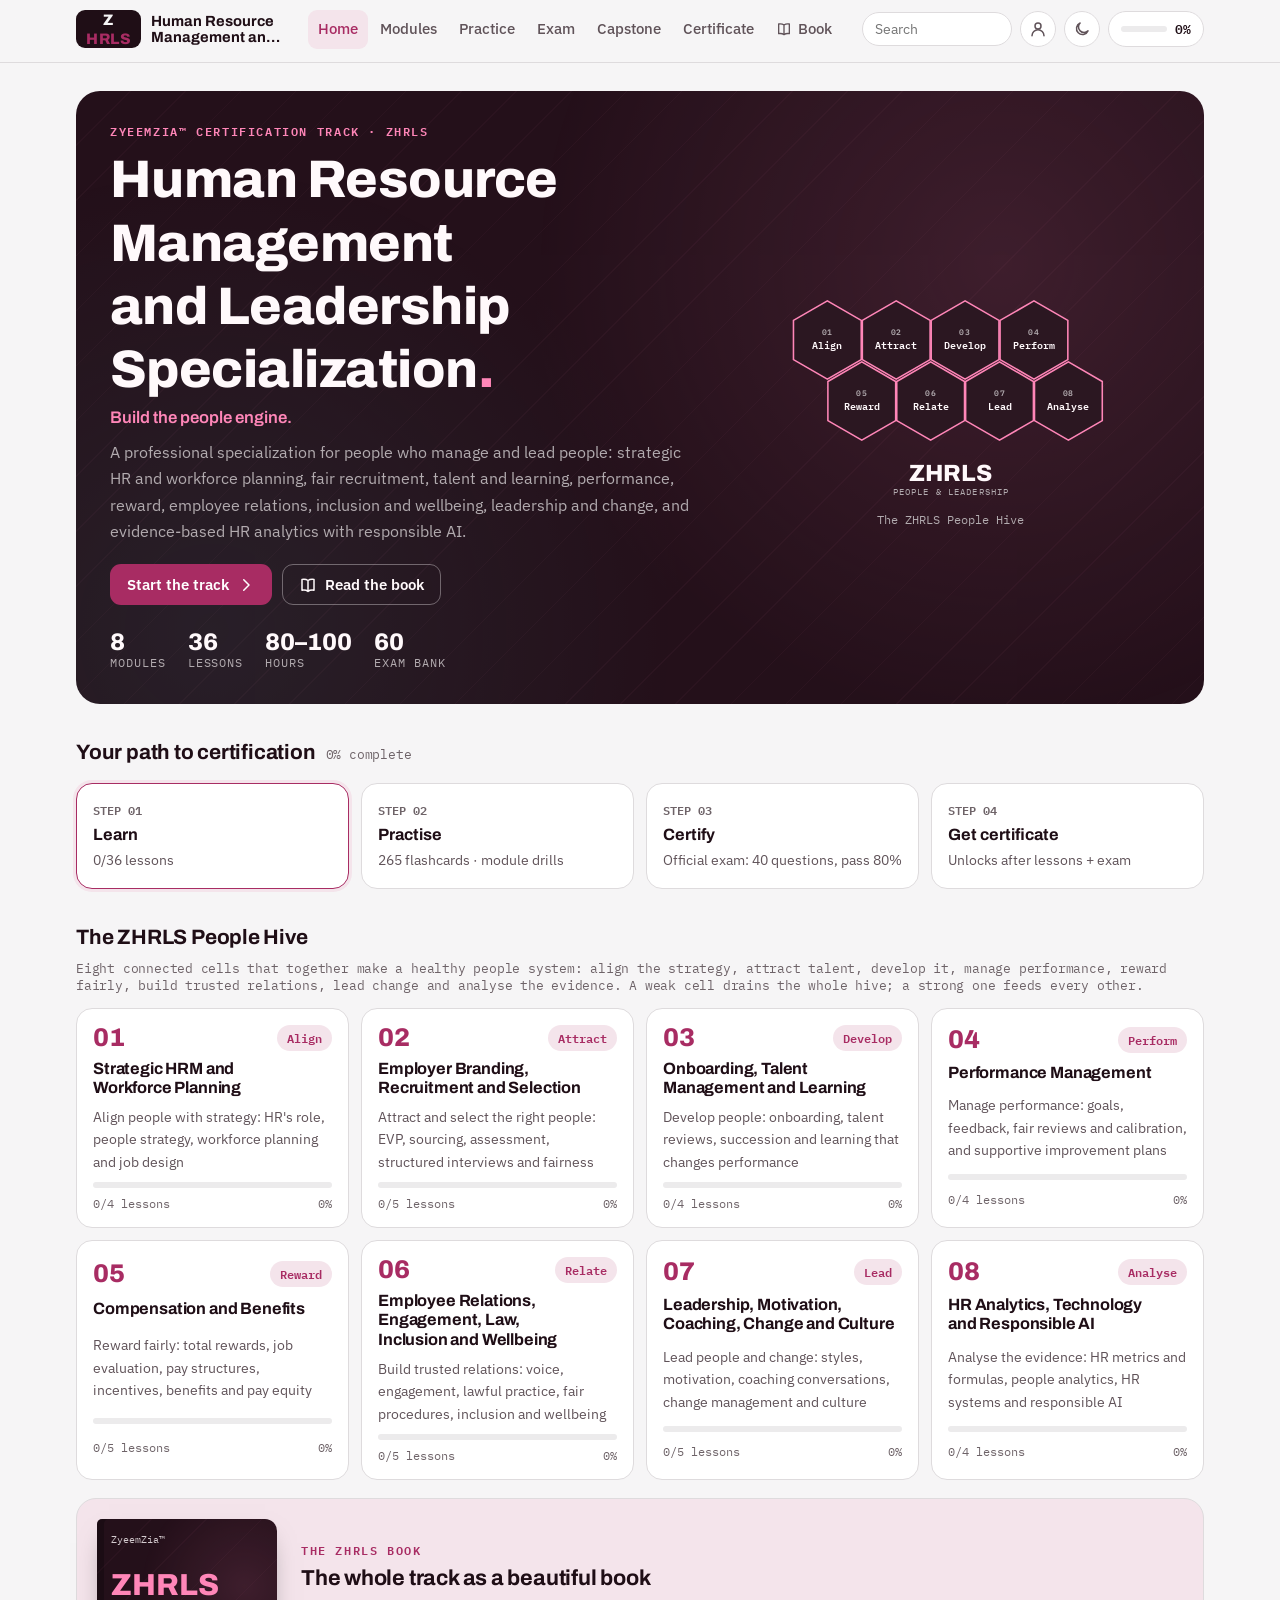
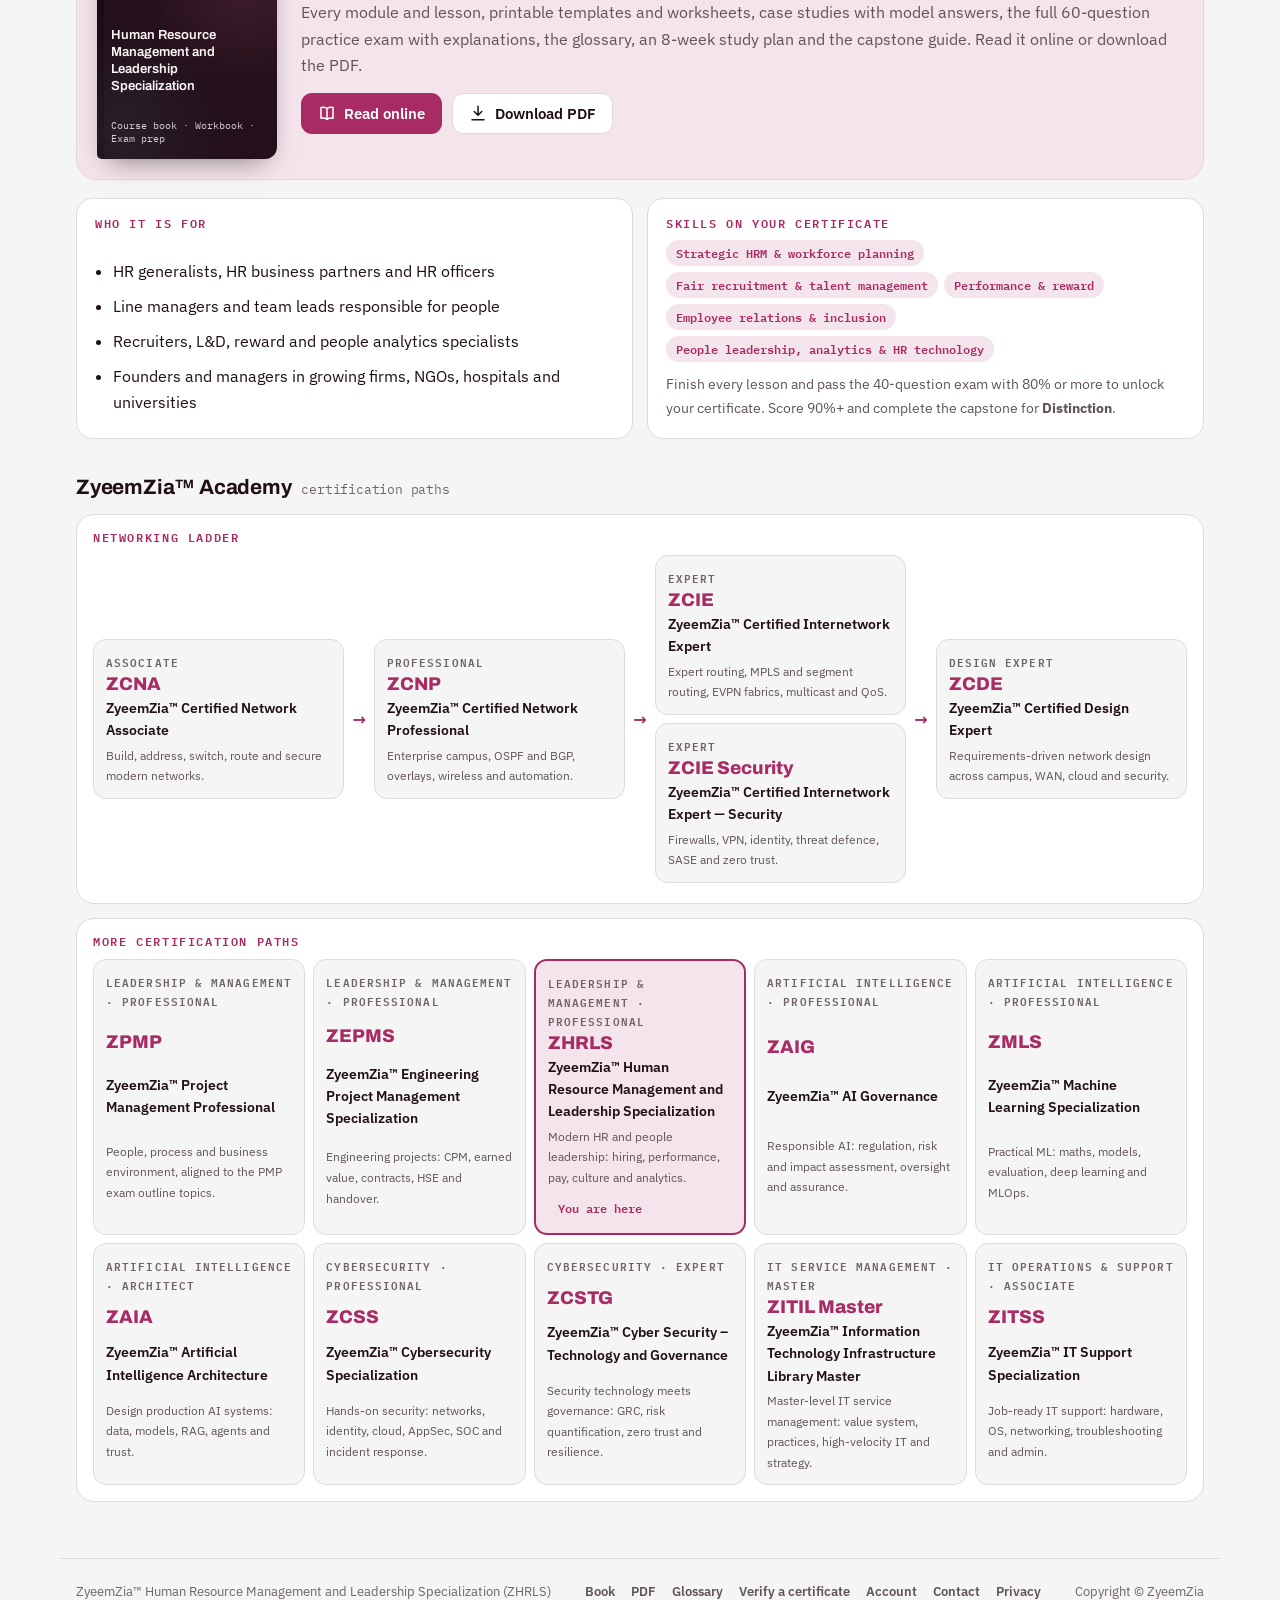
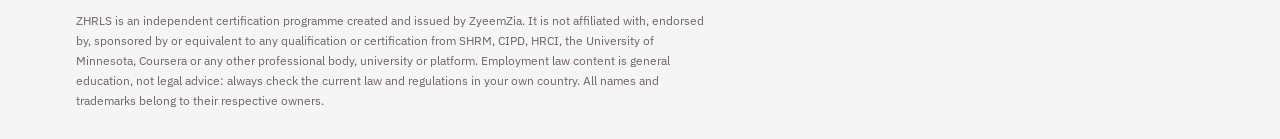
==== index.html @ 4079ab29 "2026 content refresh: diagrams in lessons and book, key takeaways, faster pages Up-to-date content a" ====
<!doctype html>
<html lang="en">
<head>
<meta charset="utf-8">
<meta name="viewport" content="width=device-width, initial-scale=1, viewport-fit=cover">
<title>ZyeemZia™ Human Resource Management and Leadership Specialization (ZHRLS)</title>
<meta name="description" content="ZyeemZia™ Human Resource Management and Leadership Specialization (ZHRLS): modern HR and people leadership: workforce planning, hiring, performance, pay, learning, employee relations, culture, change and HR analytics. Free online course, smart book and certificate. Independent programme.">
<meta name="author" content="ZyeemZia">
<meta name="theme-color" content="#24101a">
<link rel="icon" href="favicon.svg" type="image/svg+xml">
<link rel="canonical" href="https://zhrls.zyeemzia.com/">
<meta property="og:type" content="website">
<meta property="og:site_name" content="ZyeemZia™ Certification Tracks">
<meta property="og:title" content="ZyeemZia™ Human Resource Management and Leadership Specialization (ZHRLS)">
<meta property="og:description" content="ZyeemZia™ Human Resource Management and Leadership Specialization (ZHRLS): modern HR and people leadership: workforce planning, hiring, performance, pay, learning, employee relations, culture, change and HR analytics. Free online course, smart book and certificate. Independent programme.">
<meta property="og:url" content="https://zhrls.zyeemzia.com/">
<meta property="og:image" content="https://zhrls.zyeemzia.com/og-image.png">
<meta property="og:image:width" content="1200">
<meta property="og:image:height" content="630">
<meta name="twitter:card" content="summary_large_image">
<meta name="twitter:image" content="https://zhrls.zyeemzia.com/og-image.png">
<script>try{var z=JSON.parse(localStorage.getItem("zhrls.v1")||"{}").theme;if(z==="dark"||z==="light")document.documentElement.setAttribute("data-theme",z)}catch(e){}</script>
<link rel="stylesheet" href="fonts.css?v=66d4b9ed12">
<link rel="stylesheet" href="theme.css?v=5982e4b921">
<link rel="preload" href="fonts/IBMPlexSans-400-latin-a68a20.woff2" as="font" type="font/woff2" crossorigin>
<link rel="preload" href="fonts/Archivo-600-latin-79dc5e.woff2" as="font" type="font/woff2" crossorigin>
<link rel="stylesheet" href="app.css?v=385b0e401c">
</head>
<body>
<header class="topbar">
  <div class="topbar-in">
    <a class="brand" href="#home" aria-label="ZHRLS home"><span class="brand-mark">Z<i>HRLS</i></span><span class="brand-text"><b>Human Resource Management and Leadership Specialization</b><small>ZyeemZia™ Certification Track</small></span></a>
    <nav class="mainnav" id="mainnav" aria-label="Main"></nav>
    <div class="top-tools">
      <form class="search" id="searchForm" role="search"><input id="searchInput" type="search" placeholder="Search" aria-label="Search lessons and terms"></form>
      <a class="icon-btn search-icon" href="#search/" aria-label="Search"><svg viewBox="0 0 24 24" fill="none" stroke="currentColor" stroke-width="2" stroke-linecap="round" aria-hidden="true"><circle cx="11" cy="11" r="7"/><path d="M20 20l-4-4"/></svg></a>
      <a class="icon-btn" id="acctBtn" href="#account" aria-label="Sign in"></a>
      <button class="icon-btn" id="themeBtn" type="button" aria-label="Toggle dark mode"></button>
      <a class="prog-chip" id="progChip" href="#settings" aria-label="Your progress"></a>
    </div>
  </div>
  <div class="read-bar" id="readBar"></div>
</header>
<main id="view" class="view" tabindex="-1"><div class="boot" aria-label="Loading the course"><i></i><i></i><i></i></div></main>
<footer class="site-foot">
  <div class="row"><span>ZyeemZia™ Human Resource Management and Leadership Specialization (ZHRLS)</span><span style="display:flex;gap:16px;flex-wrap:wrap"><a href="book.html" target="_blank" rel="noopener">Book</a><a href="ZHRLS-Book.pdf" download>PDF</a><a href="#glossary">Glossary</a><a href="#verify/">Verify a certificate</a><a href="#account">Account</a><a href="#contact">Contact</a><a href="privacy.html">Privacy</a></span><span>Copyright © ZyeemZia</span></div>
  <p class="disc" id="disc"></p>
</footer>
<nav class="tabbar" id="tabbar" aria-label="Main mobile"></nav>
<div class="toast" id="toast" role="status" aria-live="polite" hidden></div>
<script defer src="core.js?v=756f940ff2"></script>
<script defer src="figures.js?v=d0575e00c2"></script>
<script defer src="family.js?v=7f5398b318"></script>
<script defer src="data/track.js?v=6f02403f7b"></script>
<script defer src="data/m1-4.js?v=06226faad4"></script>
<script defer src="data/m5-8.js?v=5d90f8e257"></script>
<script defer src="app.js?v=317a90ee0c"></script>
</body>
</html>
---- fonts.css ----
/* Bundled Google Fonts (SIL Open Font License) for offline use and PDF printing */
@font-face {
  font-family: 'Archivo';
  font-style: normal;
  font-weight: 600;
  font-stretch: 100%;
  font-display: swap;
  src: url(fonts/Archivo-600-latin-ext-20ba07.woff2) format('woff2');
  unicode-range: U+0100-02BA, U+02BD-02C5, U+02C7-02CC, U+02CE-02D7, U+02DD-02FF, U+0304, U+0308, U+0329, U+1D00-1DBF, U+1E00-1E9F, U+1EF2-1EFF, U+2020, U+20A0-20AB, U+20AD-20C4, U+2113, U+2C60-2C7F, U+A720-A7FF;
}
@font-face {
  font-family: 'Archivo';
  font-style: normal;
  font-weight: 600;
  font-stretch: 100%;
  font-display: swap;
  src: url(fonts/Archivo-600-latin-79dc5e.woff2) format('woff2');
  unicode-range: U+0000-00FF, U+0131, U+0152-0153, U+02BB-02BC, U+02C6, U+02DA, U+02DC, U+0304, U+0308, U+0329, U+2000-206F, U+20AC, U+2122, U+2191, U+2193, U+2212, U+2215, U+FEFF, U+FFFD;
}
@font-face {
  font-family: 'Archivo';
  font-style: normal;
  font-weight: 700;
  font-stretch: 100%;
  font-display: swap;
  src: url(fonts/Archivo-600-latin-ext-20ba07.woff2) format('woff2');
  unicode-range: U+0100-02BA, U+02BD-02C5, U+02C7-02CC, U+02CE-02D7, U+02DD-02FF, U+0304, U+0308, U+0329, U+1D00-1DBF, U+1E00-1E9F, U+1EF2-1EFF, U+2020, U+20A0-20AB, U+20AD-20C4, U+2113, U+2C60-2C7F, U+A720-A7FF;
}
@font-face {
  font-family: 'Archivo';
  font-style: normal;
  font-weight: 700;
  font-stretch: 100%;
  font-display: swap;
  src: url(fonts/Archivo-600-latin-79dc5e.woff2) format('woff2');
  unicode-range: U+0000-00FF, U+0131, U+0152-0153, U+02BB-02BC, U+02C6, U+02DA, U+02DC, U+0304, U+0308, U+0329, U+2000-206F, U+20AC, U+2122, U+2191, U+2193, U+2212, U+2215, U+FEFF, U+FFFD;
}
@font-face {
  font-family: 'Archivo';
  font-style: normal;
  font-weight: 800;
  font-stretch: 100%;
  font-display: swap;
  src: url(fonts/Archivo-600-latin-ext-20ba07.woff2) format('woff2');
  unicode-range: U+0100-02BA, U+02BD-02C5, U+02C7-02CC, U+02CE-02D7, U+02DD-02FF, U+0304, U+0308, U+0329, U+1D00-1DBF, U+1E00-1E9F, U+1EF2-1EFF, U+2020, U+20A0-20AB, U+20AD-20C4, U+2113, U+2C60-2C7F, U+A720-A7FF;
}
@font-face {
  font-family: 'Archivo';
  font-style: normal;
  font-weight: 800;
  font-stretch: 100%;
  font-display: swap;
  src: url(fonts/Archivo-600-latin-79dc5e.woff2) format('woff2');
  unicode-range: U+0000-00FF, U+0131, U+0152-0153, U+02BB-02BC, U+02C6, U+02DA, U+02DC, U+0304, U+0308, U+0329, U+2000-206F, U+20AC, U+2122, U+2191, U+2193, U+2212, U+2215, U+FEFF, U+FFFD;
}
@font-face {
  font-family: 'IBM Plex Mono';
  font-style: normal;
  font-weight: 400;
  font-display: swap;
  src: url(fonts/IBMPlexMono-400-latin-ext-7f25d9.woff2) format('woff2');
  unicode-range: U+0100-02BA, U+02BD-02C5, U+02C7-02CC, U+02CE-02D7, U+02DD-02FF, U+0304, U+0308, U+0329, U+1D00-1DBF, U+1E00-1E9F, U+1EF2-1EFF, U+2020, U+20A0-20AB, U+20AD-20C4, U+2113, U+2C60-2C7F, U+A720-A7FF;
}
@font-face {
  font-family: 'IBM Plex Mono';
  font-style: normal;
  font-weight: 400;
  font-display: swap;
  src: url(fonts/IBMPlexMono-400-latin-d196e8.woff2) format('woff2');
  unicode-range: U+0000-00FF, U+0131, U+0152-0153, U+02BB-02BC, U+02C6, U+02DA, U+02DC, U+0304, U+0308, U+0329, U+2000-206F, U+20AC, U+2122, U+2191, U+2193, U+2212, U+2215, U+FEFF, U+FFFD;
}
@font-face {
  font-family: 'IBM Plex Mono';
  font-style: normal;
  font-weight: 600;
  font-display: swap;
  src: url(fonts/IBMPlexMono-600-latin-ext-bf8910.woff2) format('woff2');
  unicode-range: U+0100-02BA, U+02BD-02C5, U+02C7-02CC, U+02CE-02D7, U+02DD-02FF, U+0304, U+0308, U+0329, U+1D00-1DBF, U+1E00-1E9F, U+1EF2-1EFF, U+2020, U+20A0-20AB, U+20AD-20C4, U+2113, U+2C60-2C7F, U+A720-A7FF;
}
@font-face {
  font-family: 'IBM Plex Mono';
  font-style: normal;
  font-weight: 600;
  font-display: swap;
  src: url(fonts/IBMPlexMono-600-latin-9b8270.woff2) format('woff2');
  unicode-range: U+0000-00FF, U+0131, U+0152-0153, U+02BB-02BC, U+02C6, U+02DA, U+02DC, U+0304, U+0308, U+0329, U+2000-206F, U+20AC, U+2122, U+2191, U+2193, U+2212, U+2215, U+FEFF, U+FFFD;
}
@font-face {
  font-family: 'IBM Plex Sans';
  font-style: italic;
  font-weight: 400;
  font-stretch: 100%;
  font-display: swap;
  src: url(fonts/IBMPlexSans-400i-latin-ext-77f5d9.woff2) format('woff2');
  unicode-range: U+0100-02BA, U+02BD-02C5, U+02C7-02CC, U+02CE-02D7, U+02DD-02FF, U+0304, U+0308, U+0329, U+1D00-1DBF, U+1E00-1E9F, U+1EF2-1EFF, U+2020, U+20A0-20AB, U+20AD-20C4, U+2113, U+2C60-2C7F, U+A720-A7FF;
}
@font-face {
  font-family: 'IBM Plex Sans';
  font-style: italic;
  font-weight: 400;
  font-stretch: 100%;
  font-display: swap;
  src: url(fonts/IBMPlexSans-400i-latin-46a3d9.woff2) format('woff2');
  unicode-range: U+0000-00FF, U+0131, U+0152-0153, U+02BB-02BC, U+02C6, U+02DA, U+02DC, U+0304, U+0308, U+0329, U+2000-206F, U+20AC, U+2122, U+2191, U+2193, U+2212, U+2215, U+FEFF, U+FFFD;
}
@font-face {
  font-family: 'IBM Plex Sans';
  font-style: normal;
  font-weight: 400;
  font-stretch: 100%;
  font-display: swap;
  src: url(fonts/IBMPlexSans-400-latin-ext-71c30c.woff2) format('woff2');
  unicode-range: U+0100-02BA, U+02BD-02C5, U+02C7-02CC, U+02CE-02D7, U+02DD-02FF, U+0304, U+0308, U+0329, U+1D00-1DBF, U+1E00-1E9F, U+1EF2-1EFF, U+2020, U+20A0-20AB, U+20AD-20C4, U+2113, U+2C60-2C7F, U+A720-A7FF;
}
@font-face {
  font-family: 'IBM Plex Sans';
  font-style: normal;
  font-weight: 400;
  font-stretch: 100%;
  font-display: swap;
  src: url(fonts/IBMPlexSans-400-latin-a68a20.woff2) format('woff2');
  unicode-range: U+0000-00FF, U+0131, U+0152-0153, U+02BB-02BC, U+02C6, U+02DA, U+02DC, U+0304, U+0308, U+0329, U+2000-206F, U+20AC, U+2122, U+2191, U+2193, U+2212, U+2215, U+FEFF, U+FFFD;
}
@font-face {
  font-family: 'IBM Plex Sans';
  font-style: normal;
  font-weight: 500;
  font-stretch: 100%;
  font-display: swap;
  src: url(fonts/IBMPlexSans-400-latin-ext-71c30c.woff2) format('woff2');
  unicode-range: U+0100-02BA, U+02BD-02C5, U+02C7-02CC, U+02CE-02D7, U+02DD-02FF, U+0304, U+0308, U+0329, U+1D00-1DBF, U+1E00-1E9F, U+1EF2-1EFF, U+2020, U+20A0-20AB, U+20AD-20C4, U+2113, U+2C60-2C7F, U+A720-A7FF;
}
@font-face {
  font-family: 'IBM Plex Sans';
  font-style: normal;
  font-weight: 500;
  font-stretch: 100%;
  font-display: swap;
  src: url(fonts/IBMPlexSans-400-latin-a68a20.woff2) format('woff2');
  unicode-range: U+0000-00FF, U+0131, U+0152-0153, U+02BB-02BC, U+02C6, U+02DA, U+02DC, U+0304, U+0308, U+0329, U+2000-206F, U+20AC, U+2122, U+2191, U+2193, U+2212, U+2215, U+FEFF, U+FFFD;
}
@font-face {
  font-family: 'IBM Plex Sans';
  font-style: normal;
  font-weight: 600;
  font-stretch: 100%;
  font-display: swap;
  src: url(fonts/IBMPlexSans-400-latin-ext-71c30c.woff2) format('woff2');
  unicode-range: U+0100-02BA, U+02BD-02C5, U+02C7-02CC, U+02CE-02D7, U+02DD-02FF, U+0304, U+0308, U+0329, U+1D00-1DBF, U+1E00-1E9F, U+1EF2-1EFF, U+2020, U+20A0-20AB, U+20AD-20C4, U+2113, U+2C60-2C7F, U+A720-A7FF;
}
@font-face {
  font-family: 'IBM Plex Sans';
  font-style: normal;
  font-weight: 600;
  font-stretch: 100%;
  font-display: swap;
  src: url(fonts/IBMPlexSans-400-latin-a68a20.woff2) format('woff2');
  unicode-range: U+0000-00FF, U+0131, U+0152-0153, U+02BB-02BC, U+02C6, U+02DA, U+02DC, U+0304, U+0308, U+0329, U+2000-206F, U+20AC, U+2122, U+2191, U+2193, U+2212, U+2215, U+FEFF, U+FFFD;
}
@font-face {
  font-family: 'IBM Plex Sans';
  font-style: normal;
  font-weight: 700;
  font-stretch: 100%;
  font-display: swap;
  src: url(fonts/IBMPlexSans-400-latin-ext-71c30c.woff2) format('woff2');
  unicode-range: U+0100-02BA, U+02BD-02C5, U+02C7-02CC, U+02CE-02D7, U+02DD-02FF, U+0304, U+0308, U+0329, U+1D00-1DBF, U+1E00-1E9F, U+1EF2-1EFF, U+2020, U+20A0-20AB, U+20AD-20C4, U+2113, U+2C60-2C7F, U+A720-A7FF;
}
@font-face {
  font-family: 'IBM Plex Sans';
  font-style: normal;
  font-weight: 700;
  font-stretch: 100%;
  font-display: swap;
  src: url(fonts/IBMPlexSans-400-latin-a68a20.woff2) format('woff2');
  unicode-range: U+0000-00FF, U+0131, U+0152-0153, U+02BB-02BC, U+02C6, U+02DA, U+02DC, U+0304, U+0308, U+0329, U+2000-206F, U+20AC, U+2122, U+2191, U+2193, U+2212, U+2215, U+FEFF, U+FFFD;
}
@font-face {
  font-family: 'Sora';
  font-style: normal;
  font-weight: 500;
  font-display: swap;
  src: url(fonts/Sora-500-latin-ext-f9e5e3.woff2) format('woff2');
  unicode-range: U+0100-02BA, U+02BD-02C5, U+02C7-02CC, U+02CE-02D7, U+02DD-02FF, U+0304, U+0308, U+0329, U+1D00-1DBF, U+1E00-1E9F, U+1EF2-1EFF, U+2020, U+20A0-20AB, U+20AD-20C4, U+2113, U+2C60-2C7F, U+A720-A7FF;
}
@font-face {
  font-family: 'Sora';
  font-style: normal;
  font-weight: 500;
  font-display: swap;
  src: url(fonts/Sora-500-latin-4fa0aa.woff2) format('woff2');
  unicode-range: U+0000-00FF, U+0131, U+0152-0153, U+02BB-02BC, U+02C6, U+02DA, U+02DC, U+0304, U+0308, U+0329, U+2000-206F, U+20AC, U+2122, U+2191, U+2193, U+2212, U+2215, U+FEFF, U+FFFD;
}
@font-face {
  font-family: 'Sora';
  font-style: normal;
  font-weight: 600;
  font-display: swap;
  src: url(fonts/Sora-500-latin-ext-f9e5e3.woff2) format('woff2');
  unicode-range: U+0100-02BA, U+02BD-02C5, U+02C7-02CC, U+02CE-02D7, U+02DD-02FF, U+0304, U+0308, U+0329, U+1D00-1DBF, U+1E00-1E9F, U+1EF2-1EFF, U+2020, U+20A0-20AB, U+20AD-20C4, U+2113, U+2C60-2C7F, U+A720-A7FF;
}
@font-face {
  font-family: 'Sora';
  font-style: normal;
  font-weight: 600;
  font-display: swap;
  src: url(fonts/Sora-500-latin-4fa0aa.woff2) format('woff2');
  unicode-range: U+0000-00FF, U+0131, U+0152-0153, U+02BB-02BC, U+02C6, U+02DA, U+02DC, U+0304, U+0308, U+0329, U+2000-206F, U+20AC, U+2122, U+2191, U+2193, U+2212, U+2215, U+FEFF, U+FFFD;
}
@font-face {
  font-family: 'Sora';
  font-style: normal;
  font-weight: 700;
  font-display: swap;
  src: url(fonts/Sora-500-latin-ext-f9e5e3.woff2) format('woff2');
  unicode-range: U+0100-02BA, U+02BD-02C5, U+02C7-02CC, U+02CE-02D7, U+02DD-02FF, U+0304, U+0308, U+0329, U+1D00-1DBF, U+1E00-1E9F, U+1EF2-1EFF, U+2020, U+20A0-20AB, U+20AD-20C4, U+2113, U+2C60-2C7F, U+A720-A7FF;
}
@font-face {
  font-family: 'Sora';
  font-style: normal;
  font-weight: 700;
  font-display: swap;
  src: url(fonts/Sora-500-latin-4fa0aa.woff2) format('woff2');
  unicode-range: U+0000-00FF, U+0131, U+0152-0153, U+02BB-02BC, U+02C6, U+02DA, U+02DC, U+0304, U+0308, U+0329, U+2000-206F, U+20AC, U+2122, U+2191, U+2193, U+2212, U+2215, U+FEFF, U+FFFD;
}
@font-face {
  font-family: 'Sora';
  font-style: normal;
  font-weight: 800;
  font-display: swap;
  src: url(fonts/Sora-500-latin-ext-f9e5e3.woff2) format('woff2');
  unicode-range: U+0100-02BA, U+02BD-02C5, U+02C7-02CC, U+02CE-02D7, U+02DD-02FF, U+0304, U+0308, U+0329, U+1D00-1DBF, U+1E00-1E9F, U+1EF2-1EFF, U+2020, U+20A0-20AB, U+20AD-20C4, U+2113, U+2C60-2C7F, U+A720-A7FF;
}
@font-face {
  font-family: 'Sora';
  font-style: normal;
  font-weight: 800;
  font-display: swap;
  src: url(fonts/Sora-500-latin-4fa0aa.woff2) format('woff2');
  unicode-range: U+0000-00FF, U+0131, U+0152-0153, U+02BB-02BC, U+02C6, U+02DA, U+02DC, U+0304, U+0308, U+0329, U+2000-206F, U+20AC, U+2122, U+2191, U+2193, U+2212, U+2215, U+FEFF, U+FFFD;
}
---- theme.css ----
/* ZHRLS — "people hex": deep berry, rose and teal; connected-circles motif. */
:root {
  --bg: #f6f5f6; --surface: #ffffff; --surface-2: #ecebec; --ink: #1f0e16; --ink-2: #605359; --ink-3: #6e6368; --line: #dedbdd;
  --accent: #a82c63; --accent-ink: #ffffff; --accent-soft: #f4e4eb; --accent-2: #13777a; --accent-2-soft: #deecec;
  --good: #1d7a4b; --good-soft: #dcf1e4; --bad: #b42a2a; --bad-soft: #f9e2e0; --warn: #b77800; --warn-soft: #fbefd3; --on-status: #ffffff;
  --hero-bg: #24101a; --hero-ink: #fff9fb; --hero-ink-2: #b2abaf; --hero-accent: #ff86b8;
  --motif: radial-gradient(circle at 82% 28%, rgba(255,134,184,0.24), transparent 46%), radial-gradient(circle at 12% 88%, rgba(95,214,210,0.16), transparent 42%), repeating-linear-gradient(135deg, transparent 0 38px, rgba(255,134,184,0.07) 38px 39px);
  --sg-line: #504048; --sg-accent: #ff86b8; --sg-accent-2: #5fd6d2; --sg-node: #2b1721; --sg-ink: #fff9fb; --sg-ink-2: #b2abaf;
  --f-display: "Archivo", "IBM Plex Sans", "Segoe UI", sans-serif; --f-body: "IBM Plex Sans", "Segoe UI", system-ui, sans-serif; --f-mono: "IBM Plex Mono", Consolas, monospace;
  --radius: 16px;
}
@media (prefers-color-scheme: dark) {
  :root:not([data-theme="light"]) {
  --bg: #14090e; --surface: #1d0d15; --surface-2: #2f1c25; --ink: #fff8fb; --ink-2: #b9b3b6; --ink-3: #948a8f; --line: #3e2d35;
  --accent: #ff86b8; --accent-ink: #14090e; --accent-soft: #432230; --accent-2: #5fd6d2; --accent-2-soft: #202a2d;
  --good: #5bd39a; --good-soft: #10301f; --bad: #ff7a7a; --bad-soft: #3a1616; --warn: #f2b84c; --warn-soft: #3a2c10; --on-status: #14090e;
  color-scheme: dark;
  }
}
:root[data-theme="dark"] {
  --bg: #14090e; --surface: #1d0d15; --surface-2: #2f1c25; --ink: #fff8fb; --ink-2: #b9b3b6; --ink-3: #948a8f; --line: #3e2d35;
  --accent: #ff86b8; --accent-ink: #14090e; --accent-soft: #432230; --accent-2: #5fd6d2; --accent-2-soft: #202a2d;
  --good: #5bd39a; --good-soft: #10301f; --bad: #ff7a7a; --bad-soft: #3a1616; --warn: #f2b84c; --warn-soft: #3a2c10; --on-status: #14090e;
  color-scheme: dark;
}
.hero h1, .mod-num, .mod-big, .bb-cover b { font-stretch: 112%; }
---- app.css ----
/* ZyeemZia certification engine — site styles. Colours and faces come from theme.css (per track). */
* { box-sizing: border-box; }
[hidden] { display: none !important; }
html { -webkit-text-size-adjust: 100%; }
body { margin: 0; background: var(--bg); color: var(--ink); font: 16px/1.65 var(--f-body); }
a { color: var(--accent); }
button { font: inherit; color: inherit; }
:focus-visible { outline: 3px solid var(--accent-2); outline-offset: 2px; border-radius: 6px; }
h1, h2, h3, h4 { margin: 0; line-height: 1.2; text-wrap: balance; font-family: var(--f-display); letter-spacing: -.01em; }
p { margin: 0; }
code { font: .9em var(--f-mono); background: var(--surface-2); padding: 1px 6px; border-radius: 5px; }
.muted { color: var(--ink-2); }
.eyebrow { font: 600 .72rem/1.2 var(--f-mono); letter-spacing: .14em; text-transform: uppercase; color: var(--accent); }

/* ---------- chrome ---------- */
.topbar { position: sticky; top: 0; padding-top: env(safe-area-inset-top, 0px); z-index: 30; background: color-mix(in srgb, var(--bg) 88%, transparent); backdrop-filter: blur(10px) saturate(1.3); -webkit-backdrop-filter: blur(10px) saturate(1.3); border-bottom: 1px solid var(--line); }
.topbar-in { max-width: 1160px; margin: 0 auto; display: flex; align-items: center; gap: 16px; padding-block: 10px; padding-left: max(16px, env(safe-area-inset-left, 0px)); padding-right: max(16px, env(safe-area-inset-right, 0px)); }
.brand { display: flex; align-items: center; gap: 10px; text-decoration: none; color: var(--ink); flex-shrink: 0; }
.brand-mark { height: 38px; padding: 0 10px; display: grid; place-items: center; background: var(--ink); color: var(--bg); font: 800 .95rem var(--f-display); letter-spacing: .04em; border-radius: 9px; }
.brand-mark i { font-style: normal; color: var(--accent); }
.brand-text { display: flex; flex-direction: column; line-height: 1.15; }
.brand-text b { font: 700 .92rem var(--f-display); }
.brand-text small { font: 500 .7rem var(--f-mono); color: var(--ink-2); letter-spacing: .04em; }
.mainnav { display: flex; gap: 2px; margin-left: 8px; }
.mainnav a { text-decoration: none; color: var(--ink-2); padding: 7px 10px; border-radius: 9px; font-weight: 500; font-size: .93rem; white-space: nowrap; display: inline-flex; gap: 6px; align-items: center; }
.mainnav a:hover { background: var(--surface-2); color: var(--ink); }
.mainnav a[aria-current="page"] { color: var(--accent); background: var(--accent-soft); }
.mainnav svg { width: 16px; height: 16px; }
.top-tools { margin-left: auto; display: flex; gap: 8px; align-items: center; }
.icon-btn { width: 36px; height: 36px; border-radius: 50%; border: 1px solid var(--line); background: var(--surface); display: grid; place-items: center; cursor: pointer; color: var(--ink-2); }
.icon-btn svg, .btn svg, .tabbar svg { width: 18px; height: 18px; }
.prog-chip { display: inline-flex; align-items: center; gap: 8px; text-decoration: none; color: var(--ink); font: 600 .82rem var(--f-mono); background: var(--surface); border: 1px solid var(--line); padding: 6px 12px; border-radius: 999px; font-variant-numeric: tabular-nums; white-space: nowrap; }
.prog-chip i { width: 46px; height: 6px; border-radius: 9px; background: var(--surface-2); overflow: hidden; display: inline-block; }
.prog-chip i b { display: block; height: 100%; background: var(--accent); }
.read-bar { height: 3px; width: 100%; background: var(--accent); transform: scaleX(0); transform-origin: 0 50%; transition: transform .15s; }
.tabbar { display: none; }
.view { max-width: 1160px; margin: 0 auto; outline: none; padding-block: 28px 56px; padding-left: max(16px, env(safe-area-inset-left, 0px)); padding-right: max(16px, env(safe-area-inset-right, 0px)); }
.site-foot { max-width: 1160px; margin: 0 auto; padding-block: 22px 28px; padding-left: max(16px, env(safe-area-inset-left, 0px)); padding-right: max(16px, env(safe-area-inset-right, 0px)); border-top: 1px solid var(--line); color: var(--ink-3); font-size: .82rem; display: grid; gap: 8px; }
.site-foot .row { display: flex; gap: 8px 18px; flex-wrap: wrap; justify-content: space-between; }
.site-foot a { color: var(--ink-2); text-decoration: none; font-weight: 600; }
.site-foot .disc { font-size: .76rem; max-width: 90ch; }

/* ---------- common ---------- */
.btn { display: inline-flex; align-items: center; justify-content: center; gap: 8px; border: 1px solid var(--line); background: var(--surface); color: var(--ink); padding: 10px 16px; border-radius: 11px; cursor: pointer; font-weight: 600; text-decoration: none; font-size: .95rem; line-height: 1.25; }
.btn:hover { border-color: var(--ink-3); }
.btn-primary { background: var(--accent); color: var(--accent-ink); border-color: transparent; }
.btn-primary:hover { filter: brightness(1.07); border-color: transparent; }
.btn-dark { background: var(--ink); color: var(--bg); border-color: transparent; }
.btn-ghost { background: none; border-color: transparent; color: var(--ink-2); }
.btn-sm { padding: 6px 11px; font-size: .85rem; border-radius: 9px; }
.btn[disabled] { opacity: .45; cursor: not-allowed; }
.chip { display: inline-flex; align-items: center; gap: 5px; padding: 3px 10px; border-radius: 999px; font: 600 .76rem var(--f-mono); background: var(--surface-2); color: var(--ink-2); white-space: nowrap; }
.chip.ok { background: var(--good-soft); color: var(--good); }
.chip.acc { background: var(--accent-soft); color: var(--accent); }
.chips { display: flex; flex-wrap: wrap; gap: 6px; }
.card { background: var(--surface); border: 1px solid var(--line); border-radius: var(--radius); }
.page-head { display: grid; gap: 6px; margin-bottom: 22px; }
.page-title { font-size: clamp(1.7rem, 3.4vw, 2.4rem); }
.section-title { font-size: 1.3rem; margin: 36px 0 14px; display: flex; align-items: baseline; gap: 10px; flex-wrap: wrap; }
.section-title small { font: 500 .8rem var(--f-mono); color: var(--ink-3); }
.bar { height: 6px; border-radius: 9px; background: var(--surface-2); overflow: hidden; }
.bar > i { display: block; height: 100%; background: var(--accent); }
.empty { text-align: center; padding: 48px 20px; color: var(--ink-2); border: 1px dashed var(--line); border-radius: 18px; }

/* ---------- home ---------- */
.hero { position: relative; overflow: hidden; display: grid; grid-template-columns: minmax(0, 1.15fr) minmax(0, .85fr); gap: 28px; align-items: center; padding: 34px; border-radius: 24px; background: var(--hero-bg); color: var(--hero-ink); }
.hero .motif { position: absolute; inset: 0; pointer-events: none; opacity: .5; background: var(--motif); }
.hero > *:not(.motif) { position: relative; min-width: 0; }
.hero .eyebrow { color: var(--hero-accent); }
.hero h1 { font-size: clamp(2rem, 4.6vw, 3.3rem); font-weight: 800; margin: 10px 0 6px; color: var(--hero-ink); }
.hero h1 span { color: var(--hero-accent); }
.hero .tag { font: 600 1.05rem var(--f-display); color: var(--hero-accent); }
.hero .lead { color: var(--hero-ink-2); max-width: 58ch; margin-top: 12px; }
.hero-actions { display: flex; gap: 10px; flex-wrap: wrap; margin-top: 20px; }
.hero .btn:not(.btn-primary) { background: transparent; color: var(--hero-ink); border-color: color-mix(in srgb, var(--hero-ink) 35%, transparent); }
.hero-stats { display: flex; gap: 22px; flex-wrap: wrap; margin-top: 24px; }
.hero-stats div { display: grid; }
.hero-stats b { font: 800 1.5rem var(--f-display); color: var(--hero-ink); font-variant-numeric: tabular-nums; }
.hero-stats span { font: 500 .74rem var(--f-mono); color: var(--hero-ink-2); text-transform: uppercase; letter-spacing: .08em; }
.hero-sig { display: grid; justify-items: center; gap: 8px; }
.hero-sig .sg { width: 100%; max-width: 360px; height: auto; }
.hero-sig figcaption { font: 500 .78rem var(--f-mono); color: var(--hero-ink-2); text-align: center; }

.path { display: grid; grid-template-columns: repeat(4, minmax(0, 1fr)); gap: 12px; margin-top: 18px; }
.path-step { padding: 16px; border-radius: 16px; background: var(--surface); border: 1px solid var(--line); display: grid; gap: 6px; position: relative; }
.path-step .n { font: 700 .74rem var(--f-mono); color: var(--ink-3); }
.path-step b { font: 700 1.02rem var(--f-display); }
.path-step small { color: var(--ink-2); font-size: .85rem; }
.path-step.done { border-color: var(--good); }
.path-step.done .n { color: var(--good); }
.path-step.now { border-color: var(--accent); box-shadow: 0 0 0 3px var(--accent-soft); }

.mod-grid { display: grid; grid-template-columns: repeat(4, minmax(0, 1fr)); gap: 12px; }
.mod-card { display: grid; gap: 8px; padding: 16px; border-radius: 16px; background: var(--surface); border: 1px solid var(--line); text-decoration: none; color: var(--ink); transition: transform .15s, border-color .15s; min-width: 0; }
.mod-card:hover { transform: translateY(-2px); border-color: var(--accent); }
.mod-top { display: flex; justify-content: space-between; align-items: center; }
.mod-num { font: 800 1.6rem/1 var(--f-display); color: var(--accent); }
.mod-card h3 { font-size: 1.02rem; }
.mod-card p { font-size: .86rem; color: var(--ink-2); }
.mod-card .meta { display: flex; justify-content: space-between; font: 500 .74rem var(--f-mono); color: var(--ink-3); }
.book-banner { display: grid; grid-template-columns: 180px minmax(0, 1fr); gap: 24px; align-items: center; padding: 20px; border-radius: 20px; background: var(--accent-soft); border: 1px solid var(--line); margin-top: 18px; }
.bb-cover { aspect-ratio: 3/4; border-radius: 5px 12px 12px 5px; background: var(--hero-bg); color: var(--hero-ink); padding: 14px; display: flex; flex-direction: column; justify-content: space-between; text-decoration: none; box-shadow: inset 7px 0 0 rgba(0,0,0,.25), 0 12px 26px -12px rgba(0,0,0,.5); position: relative; overflow: hidden; transition: transform .2s; }
.bb-cover:hover { transform: rotate(-2deg) translateY(-3px); }
.bb-cover .motif { position: absolute; inset: 0; background: var(--motif); opacity: .5; }
.bb-cover > *:not(.motif) { position: relative; }
.bb-cover b { font: 800 1.9rem/1 var(--f-display); color: var(--hero-accent); }
.bb-cover span { font: 600 .82rem/1.3 var(--f-display); }
.bb-cover small { font: 500 .62rem var(--f-mono); opacity: .8; }
.bb-text { display: grid; gap: 8px; min-width: 0; }
.bb-text h2 { font-size: 1.35rem; }
.two { display: grid; grid-template-columns: minmax(0, 1fr) minmax(0, 1fr); gap: 14px; }
.list-card { padding: 18px; display: grid; gap: 10px; }
.list-card ul { margin: 0; padding-left: 18px; display: grid; gap: 4px; }

/* ---------- module & lesson ---------- */
.crumbs { display: flex; gap: 8px; align-items: center; font-size: .85rem; color: var(--ink-2); flex-wrap: wrap; }
.crumbs a { color: var(--ink-2); text-decoration: none; }
.mod-hero { padding: 26px; border-radius: 20px; background: var(--surface); border: 1px solid var(--line); display: grid; grid-template-columns: auto minmax(0, 1fr); gap: 22px; margin: 14px 0 22px; align-items: start; }
.mod-big { font: 800 4rem/1 var(--f-display); color: var(--accent); }
.outcomes { margin: 12px 0 0; padding: 0; list-style: none; display: grid; gap: 6px; }
.outcomes li { display: flex; gap: 10px; }
.outcomes li::before { content: ""; width: 8px; height: 8px; margin-top: .6em; flex-shrink: 0; background: var(--accent); border-radius: 2px; }
.lesson-list { display: grid; gap: 10px; }
.lesson-row { display: grid; grid-template-columns: 54px minmax(0, 1fr) auto; gap: 14px; align-items: center; padding: 14px 16px; border-radius: 14px; background: var(--surface); border: 1px solid var(--line); text-decoration: none; color: var(--ink); }
.lesson-row:hover { border-color: var(--accent); }
.lesson-row .ln { font: 700 1.15rem var(--f-mono); color: var(--ink-3); text-align: center; }
.lesson-row.done .ln { color: var(--good); }
.lesson-row b { font-family: var(--f-display); }
.lesson-row small { display: block; color: var(--ink-2); }
.lesson { max-width: 840px; margin: 0 auto; }
.lesson-head { margin: 14px 0 22px; padding: 24px; border-radius: 20px; background: var(--surface); border: 1px solid var(--line); border-top: 5px solid var(--accent); }
.lesson-head h1 { font-size: clamp(1.5rem, 3.2vw, 2.1rem); margin: 6px 0; }
.objectives { margin: 12px 0 0; padding: 12px 14px; list-style: none; display: grid; gap: 6px; background: var(--surface-2); border-radius: 12px; font-size: .95rem; }
.objectives li::before { content: "→ "; color: var(--accent); font-weight: 700; }
.blocks { display: grid; gap: 18px; }
.blk-title { font-size: 1.12rem; margin-bottom: 8px; }
.b-text { font-size: 1.04rem; }
.callout { padding: 14px 16px; border-radius: 14px; border-left: 4px solid var(--c); background: color-mix(in srgb, var(--c) 9%, var(--surface)); }
.callout .ct { font: 700 .72rem var(--f-mono); letter-spacing: .12em; text-transform: uppercase; color: var(--c); display: block; margin-bottom: 4px; }
.callout b.h { display: block; font-family: var(--f-display); margin-bottom: 2px; }
.callout.insight { --c: var(--accent-2); } .callout.warning { --c: var(--bad); } .callout.example { --c: var(--good); } .callout.pro { --c: var(--accent); } .callout.definition { --c: var(--ink-2); }
.keypoints { padding: 16px 18px; border-radius: 14px; background: var(--surface); border: 1px solid var(--line); }
.keypoints ul { margin: 0; padding: 0; list-style: none; display: grid; gap: 8px; }
.keypoints li { display: grid; grid-template-columns: 22px minmax(0, 1fr); }
.keypoints li::before { content: "✓"; color: var(--accent); font-weight: 800; }
.tbl { overflow-x: auto; border: 1px solid var(--line); border-radius: 14px; background: var(--surface); }
table { width: 100%; border-collapse: collapse; font-size: .93rem; }
th, td { text-align: left; padding: 9px 12px; border-bottom: 1px solid var(--line); vertical-align: top; }
th { background: var(--surface-2); font: 600 .78rem var(--f-mono); letter-spacing: .04em; color: var(--ink-2); text-transform: uppercase; }
tr:last-child td { border-bottom: 0; }
.steps { margin: 0; padding: 0; list-style: none; counter-reset: st; display: grid; gap: 10px; }
.steps li { counter-increment: st; display: grid; grid-template-columns: 38px minmax(0, 1fr); gap: 12px; padding: 12px 14px; border-radius: 14px; background: var(--surface); border: 1px solid var(--line); }
.steps li::before { content: counter(st, decimal-leading-zero); font: 700 .95rem var(--f-mono); color: var(--accent); padding-top: 2px; }
.steps b { font-family: var(--f-display); display: block; }
.fw { display: grid; grid-template-columns: repeat(auto-fill, minmax(200px, 1fr)); gap: 10px; }
.fw-card { padding: 14px; border-radius: 14px; background: var(--surface); border: 1px solid var(--line); display: grid; gap: 4px; align-content: start; }
.fw-card .lab { font: 800 .82rem var(--f-mono); color: var(--accent-ink); background: var(--accent); justify-self: start; padding: 2px 8px; border-radius: 6px; }
.fw-card b { font-family: var(--f-display); }
.fw-card p { font-size: .9rem; color: var(--ink-2); }
.cmp { display: grid; grid-template-columns: repeat(var(--n), minmax(0, 1fr)); gap: 10px; }
.cmp-col { padding: 14px; border-radius: 14px; background: var(--surface); border: 1px solid var(--line); }
.cmp-col h4 { font-size: 1rem; padding-bottom: 8px; margin-bottom: 8px; border-bottom: 2px solid var(--accent); }
.cmp-col ul { margin: 0; padding-left: 18px; display: grid; gap: 4px; font-size: .92rem; }
.flow { display: flex; gap: 0; overflow-x: auto; padding: 4px 2px 8px; }
.flow-i { flex: 1 1 0; min-width: 130px; padding: 12px; background: var(--surface); border: 1px solid var(--line); border-radius: 12px; position: relative; display: grid; gap: 4px; align-content: start; }
.flow-i + .flow-i { margin-left: 22px; }
.flow-i + .flow-i::before { content: ""; position: absolute; left: -19px; top: 50%; width: 16px; height: 2px; background: var(--accent); }
.flow-i + .flow-i::after { content: ""; position: absolute; left: -7px; top: calc(50% - 4px); border: 5px solid transparent; border-left-color: var(--accent); }
.flow-i b { font: 700 .92rem var(--f-display); }
.flow-i span { font-size: .82rem; color: var(--ink-2); }
.flow-i .k { font: 700 .7rem var(--f-mono); color: var(--accent); }
.layers { display: grid; gap: 6px; }
.layer { display: grid; grid-template-columns: 170px minmax(0, 1fr); border-radius: 12px; overflow: hidden; border: 1px solid var(--line); background: var(--surface); }
.layer > b { background: color-mix(in srgb, var(--accent) calc(var(--d) * 1%), var(--surface)); color: var(--ink); padding: 10px 12px; font: 700 .88rem var(--f-display); display: flex; align-items: center; }
.layer .parts { display: flex; flex-wrap: wrap; gap: 6px; padding: 8px 10px; align-items: center; }
.layer .parts span { font: 500 .8rem var(--f-mono); padding: 3px 9px; border-radius: 7px; background: var(--surface-2); border: 1px solid var(--line); }
.formula { display: grid; grid-template-columns: repeat(auto-fill, minmax(230px, 1fr)); gap: 10px; }
.fm { padding: 14px; border-radius: 14px; background: var(--surface); border: 1px solid var(--line); display: grid; gap: 4px; }
.fm small { font: 600 .72rem var(--f-mono); color: var(--ink-3); text-transform: uppercase; letter-spacing: .08em; }
.fm code { font-size: 1rem; background: var(--accent-soft); color: var(--ink); padding: 6px 10px; justify-self: start; max-width: 100%; overflow-wrap: anywhere; white-space: normal; }
.fm p { font-size: .88rem; color: var(--ink-2); }
.case { border-radius: 16px; border: 1px solid var(--line); background: var(--surface); overflow: hidden; }
.case-h { padding: 12px 16px; background: var(--ink); color: var(--bg); display: flex; gap: 10px; align-items: center; }
.case-h b { font-family: var(--f-display); }
.case-b { padding: 16px; display: grid; gap: 10px; }
.case-b ol { margin: 0; padding-left: 20px; display: grid; gap: 4px; }
.reveal { border-top: 1px dashed var(--line); padding-top: 10px; }
.scenario { border-radius: 16px; border: 2px solid var(--accent-2); background: var(--surface); padding: 16px; display: grid; gap: 12px; }
.sc-opts { display: grid; gap: 8px; }
.sc-opt { text-align: left; border: 1.5px solid var(--line); background: var(--bg); border-radius: 12px; padding: 11px 14px; cursor: pointer; display: grid; gap: 4px; }
.sc-opt:hover:not([disabled]) { border-color: var(--accent-2); }
.sc-opt .fb { font-size: .88rem; color: var(--ink-2); }
.sc-opt.best { border-color: var(--good); background: var(--good-soft); }
.sc-opt.weak { border-color: var(--bad); background: var(--bad-soft); }
.sc-opt[disabled] { cursor: default; }
.checklist { padding: 16px; border-radius: 16px; background: var(--surface); border: 1px solid var(--line); display: grid; gap: 8px; }
.ck { display: flex; gap: 10px; align-items: flex-start; cursor: pointer; }
.ck input { width: 19px; height: 19px; margin-top: 3px; accent-color: var(--accent); flex-shrink: 0; }
.template { border-radius: 16px; border: 1px solid var(--line); background: var(--surface); overflow: hidden; }
.tp-h { padding: 12px 16px; display: flex; justify-content: space-between; gap: 10px; align-items: center; flex-wrap: wrap; background: var(--accent-soft); }
.tp-h b { font-family: var(--f-display); }
.template .tbl { border: 0; border-radius: 0; }
.template td[contenteditable] { background: var(--bg); min-width: 90px; }
.template td[contenteditable]:focus { outline: 2px solid var(--accent); outline-offset: -2px; }
.template tr.ex td { color: var(--ink-2); font-style: italic; }
.reflection { padding: 16px; border-radius: 16px; background: var(--surface); border: 1px dashed var(--ink-3); display: grid; gap: 8px; }
.reflection textarea { width: 100%; min-height: 96px; border-radius: 10px; border: 1px solid var(--line); background: var(--bg); color: var(--ink); padding: 10px; font: inherit; resize: vertical; }
.terms { display: grid; grid-template-columns: repeat(auto-fill, minmax(230px, 1fr)); gap: 8px; }
.term { padding: 12px 14px; border-radius: 12px; background: var(--surface); border: 1px solid var(--line); }
.term b { font-family: var(--f-display); display: block; color: var(--accent); }
.term span { font-size: .9rem; color: var(--ink-2); }
.quiz { border-radius: 18px; border: 2px solid var(--accent); background: var(--surface); padding: 18px; display: grid; gap: 14px; }
.quiz-top { display: flex; justify-content: space-between; align-items: center; gap: 10px; flex-wrap: wrap; }
.dots { display: flex; gap: 5px; flex-wrap: wrap; }
.dots i { width: 10px; height: 10px; border-radius: 50%; background: var(--surface-2); }
.dots i.ok { background: var(--good); } .dots i.no { background: var(--bad); } .dots i.cur { outline: 2px solid var(--accent); outline-offset: 1px; }
.q-text { font-size: 1.08rem; font-weight: 600; }
.opts { display: grid; gap: 8px; }
.opt { text-align: left; border: 1.5px solid var(--line); background: var(--bg); border-radius: 12px; padding: 11px 14px; cursor: pointer; display: grid; grid-template-columns: 28px minmax(0, 1fr); gap: 10px; align-items: start; }
.opt:hover:not([disabled]) { border-color: var(--accent); }
.opt .k { width: 26px; height: 26px; border-radius: 50%; background: var(--surface-2); display: grid; place-items: center; font: 700 .78rem var(--f-mono); }
.opt.ok { border-color: var(--good); background: var(--good-soft); } .opt.ok .k { background: var(--good); color: var(--on-status, #fff); }
.opt.no { border-color: var(--bad); background: var(--bad-soft); } .opt.no .k { background: var(--bad); color: var(--on-status, #fff); }
.opt.sel { border-color: var(--accent); background: var(--accent-soft); } .opt.sel .k { background: var(--accent); color: var(--accent-ink); }
.opt[disabled] { cursor: default; }
.explain { font-size: .93rem; padding: 10px 12px; border-radius: 10px; background: var(--surface-2); }
.q-foot { display: flex; justify-content: flex-end; gap: 8px; flex-wrap: wrap; }
.q-result { text-align: center; display: grid; gap: 8px; justify-items: center; padding: 8px 0; }
.big-num { font: 800 3rem/1 var(--f-display); color: var(--accent); font-variant-numeric: tabular-nums; }
.lesson-foot { margin-top: 28px; padding-top: 20px; border-top: 1px solid var(--line); display: flex; justify-content: space-between; gap: 10px; flex-wrap: wrap; align-items: center; }
.done-banner { display: inline-flex; gap: 8px; align-items: center; padding: 10px 14px; border-radius: 12px; background: var(--good-soft); color: var(--good); font-weight: 700; }

/* ---------- exam ---------- */
.exam-wrap { max-width: 860px; margin: 0 auto; display: grid; gap: 16px; }
.exam-bar { position: sticky; top: calc(env(safe-area-inset-top, 0px) + 62px); z-index: 5; display: flex; justify-content: space-between; align-items: center; gap: 10px; flex-wrap: wrap; padding: 10px 14px; border-radius: 14px; background: var(--surface); border: 1px solid var(--line); font: 600 .9rem var(--f-mono); }
.timer.low { color: var(--bad); }
.qmap { display: grid; grid-template-columns: repeat(auto-fill, minmax(34px, 1fr)); gap: 5px; }
.qmap button { height: 32px; border-radius: 8px; border: 1px solid var(--line); background: var(--bg); cursor: pointer; font: 600 .78rem var(--f-mono); }
.qmap button.ans { background: var(--accent-soft); border-color: var(--accent); }
.qmap button.flag { box-shadow: inset 0 -3px 0 var(--warn); }
.qmap button.cur { outline: 2px solid var(--ink); }
.qmap button.ok { background: var(--good-soft); border-color: var(--good); } .qmap button.no { background: var(--bad-soft); border-color: var(--bad); }
.rules { display: grid; grid-template-columns: repeat(4, minmax(0, 1fr)); gap: 10px; }
.rules div { padding: 14px; border-radius: 14px; background: var(--surface); border: 1px solid var(--line); }
.rules b { display: block; font: 800 1.5rem var(--f-display); color: var(--accent); }
.rules span { font-size: .85rem; color: var(--ink-2); }
.breakdown { display: grid; gap: 8px; }
.bd-row { display: grid; grid-template-columns: 140px minmax(0, 1fr) 60px; gap: 10px; align-items: center; font-size: .9rem; }
.bd-row .bar > i { background: var(--accent-2); }
.verdict { padding: 22px; border-radius: 20px; text-align: center; display: grid; gap: 8px; justify-items: center; }
.verdict.pass { background: var(--good-soft); } .verdict.fail { background: var(--bad-soft); }

/* ---------- capstone & certificate ---------- */
.rubric-tbl td { cursor: pointer; }
.rubric-tbl td.sel { background: var(--accent-soft); outline: 2px solid var(--accent); outline-offset: -2px; }
.req { display: grid; gap: 8px; }
.req-i { display: grid; grid-template-columns: 30px minmax(0, 1fr) auto; gap: 10px; align-items: center; padding: 12px 14px; border-radius: 12px; background: var(--surface); border: 1px solid var(--line); }
.req-i .st { width: 26px; height: 26px; border-radius: 50%; display: grid; place-items: center; background: var(--surface-2); color: var(--ink-3); font-weight: 800; }
.req-i.ok .st { background: var(--good); color: var(--on-status, #fff); }
.cert-tools { display: flex; gap: 10px; flex-wrap: wrap; align-items: end; margin: 16px 0; }
.cert-tools label { display: grid; gap: 4px; font: 600 .78rem var(--f-mono); color: var(--ink-2); flex: 1 1 260px; }
.cert-tools input { padding: 11px 14px; border-radius: 11px; border: 1px solid var(--line); background: var(--surface); color: var(--ink); font: 16px var(--f-body); }
.cert-canvas { width: 100%; height: auto; border-radius: 14px; box-shadow: 0 16px 40px -18px rgba(0,0,0,.45); display: block; }
.cred { font: 600 .9rem var(--f-mono); }

/* ---------- flashcards / glossary ---------- */
.fc { max-width: 620px; margin: 0 auto; display: grid; gap: 14px; }
.card3d { perspective: 1200px; cursor: pointer; }
.card3d-in { position: relative; min-height: 260px; transition: transform .5s cubic-bezier(.2,.8,.2,1); transform-style: preserve-3d; }
.card3d.flip .card3d-in { transform: rotateY(180deg); }
.face { position: absolute; inset: 0; backface-visibility: hidden; -webkit-backface-visibility: hidden; border-radius: 20px; background: var(--surface); border: 1px solid var(--line); display: grid; place-items: center; padding: 24px; text-align: center; }
.face.back { transform: rotateY(180deg); background: var(--accent-soft); }
.face b { font: 800 1.7rem var(--f-display); }
.face p { font-size: 1.05rem; }
.fc-actions { display: grid; grid-template-columns: repeat(3, minmax(0, 1fr)); gap: 10px; }
.gl-list { display: grid; gap: 8px; }
.gl-letter { font: 800 1.4rem var(--f-display); color: var(--accent); margin-top: 14px; }
.search-in { width: 100%; max-width: 460px; padding: 11px 16px; border-radius: 999px; border: 1px solid var(--line); background: var(--surface); color: var(--ink); font: 15px var(--f-body); }

/* ---------- signature diagram ---------- */
.sg text { font-family: var(--f-mono); }
.sg-loop text, .sg-trust text { text-anchor: middle; }
.sg-ring { fill: none; stroke: var(--sg-line); stroke-width: 2; stroke-dasharray: 3 6; }
.sg-arc { fill: none; stroke: var(--sg-accent); stroke-width: 2.5; }
.sg-arrow { fill: var(--sg-accent); }
.sg-node circle { fill: var(--sg-node); stroke: var(--sg-accent); stroke-width: 2; transition: transform .15s; }
.sg-node.done circle { fill: var(--sg-accent); }
.sg-node.done text { fill: var(--sg-node); }
.sg-node .sg-n { font-size: 11px; fill: var(--sg-ink-2); font-weight: 600; }
.sg-node .sg-c { font-size: 12px; fill: var(--sg-ink); font-weight: 700; }
a.sg-node:hover circle, a.sg-layer:hover rect { stroke-width: 3.5; }
.sg-title { font: 800 30px var(--f-display) !important; fill: var(--sg-ink); }
.sg-sub { font-size: 12px; fill: var(--sg-ink-2); letter-spacing: .12em; text-transform: uppercase; }
.sg-layer rect { fill: var(--sg-node); stroke: var(--sg-accent); stroke-width: 1.5; }
.sg-layer.done rect { fill: color-mix(in srgb, var(--sg-accent) 30%, var(--sg-node)); }
.sg-layer .sg-n { font-size: 11px; fill: var(--sg-ink-2); }
.sg-layer .sg-c { font-size: 13px; font-weight: 700; fill: var(--sg-ink); }
.sg-layer .sg-t { font-size: 10.5px; fill: var(--sg-ink-2); }
.sg-trust rect { fill: none; stroke: var(--sg-accent-2); stroke-width: 2.5; stroke-dasharray: 8 5; }
.sg-trust.done rect { stroke-dasharray: none; }
.sg-trust text { font-size: 11.5px; font-weight: 700; fill: var(--sg-accent-2); }

.toast { position: fixed; left: 50%; transform: translateX(-50%); bottom: calc(24px + env(safe-area-inset-bottom, 0px)); z-index: 70; background: var(--ink); color: var(--bg); padding: 10px 18px; border-radius: 12px; font-size: .92rem; max-width: calc(100% - 32px); }
.confetti { position: fixed; inset: 0; width: 100%; height: 100%; pointer-events: none; z-index: 80; }

@media (max-width: 1080px) {
  .mainnav a { padding: 7px 7px; font-size: .88rem; }
  .brand-text { display: none; }
  .mod-grid { grid-template-columns: repeat(2, minmax(0, 1fr)); }
}
@media (max-width: 860px) {
  .mainnav { display: none; }
  .tabbar { display: grid; grid-template-columns: repeat(5, minmax(0, 1fr)); position: fixed; left: 0; right: 0; bottom: 0; z-index: 40; background: var(--surface); border-top: 1px solid var(--line); padding-bottom: env(safe-area-inset-bottom, 0px); padding-left: env(safe-area-inset-left, 0px); padding-right: env(safe-area-inset-right, 0px); }
  .tabbar a { display: flex; flex-direction: column; align-items: center; gap: 2px; padding: 8px 2px 7px; text-decoration: none; color: var(--ink-2); font-size: .7rem; font-weight: 600; }
  .tabbar a[aria-current="page"] { color: var(--accent); }
  .site-foot { padding-bottom: calc(84px + env(safe-area-inset-bottom, 0px)); }
  .toast { bottom: calc(80px + env(safe-area-inset-bottom, 0px)); }
  .hero { grid-template-columns: 1fr; padding: 24px; }
  .path, .rules { grid-template-columns: repeat(2, minmax(0, 1fr)); }
  .two { grid-template-columns: 1fr; }
}
@media (max-width: 560px) {
  .mod-grid { grid-template-columns: 1fr; }
  .book-banner { grid-template-columns: 1fr; justify-items: center; text-align: center; }
  .bb-cover { width: 160px; }
  .book-banner .hero-actions { justify-content: center; }
  .cmp { grid-template-columns: 1fr; }
  .layer { grid-template-columns: 1fr; }
  .mod-hero { grid-template-columns: 1fr; }
  .bd-row { grid-template-columns: 90px minmax(0, 1fr) 46px; }
  .prog-chip i { display: none; }
}
@media (prefers-reduced-motion: reduce) { *, *::before, *::after { animation: none !important; transition: none !important; scroll-behavior: auto !important; } }
.search input { width: 150px; padding: 7px 12px; border-radius: 999px; border: 1px solid var(--line); background: var(--surface); color: var(--ink); font: 14px var(--f-body); }
@media (max-width: 1240px) { .search { display: none; } }
/* keep wide diagrams and tables scrolling inside their own box on small screens */
.blocks { grid-template-columns: minmax(0, 1fr); }
.blocks > *, .lesson, .case-b, .scenario, .quiz, .exam-wrap > * { min-width: 0; }
.b-text, .callout, .keypoints, .term, .fw-card p, .q-text, .opt, .q-result, .steps li, .cmp-col li, .scn, .case { overflow-wrap: anywhere; }
.quiz-top > * { min-width: 0; }

/* ---------- CLI labs ---------- */
.cli-win { border-radius: 14px; overflow: hidden; border: 1px solid #1f2633; background: #0d1117; box-shadow: 0 10px 24px -16px rgba(0,0,0,.6); }
.cli-bar { display: flex; align-items: center; gap: 7px; padding: 8px 12px; background: #161b22; color: #9da7b3; font: 600 .78rem var(--f-mono); }
.cli-bar i { width: 11px; height: 11px; border-radius: 50%; background: #ff5f56; } .cli-bar i:nth-child(2) { background: #ffbd2e; } .cli-bar i:nth-child(3) { background: #27c93f; }
.cli-bar span { margin-left: 8px; flex: 1; min-width: 0; overflow: hidden; text-overflow: ellipsis; white-space: nowrap; }
.cli-bar .cli-copy { background: #21262d; color: #c9d1d9; border-color: #30363d; }
.cli-body { margin: 0; padding: 14px 16px; overflow-x: auto; font: .86rem/1.6 var(--f-mono); color: #c9d1d9; }
.cli-body .c { color: #7d8590; font-style: italic; } .cli-body .p { color: #7ee787; }
.cli-note { font-size: .88rem; color: var(--ink-2); margin-top: 6px; }
/* ---------- subnet calculator ---------- */
.tool-subnet { padding: 18px; border-radius: 16px; border: 2px solid var(--accent-2); background: var(--surface); display: grid; gap: 12px; }
.sn-in { display: grid; gap: 4px; font: 600 .78rem var(--f-mono); color: var(--ink-2); max-width: 340px; }
.sn-in input { padding: 11px 14px; border-radius: 11px; border: 1px solid var(--line); background: var(--bg); color: var(--ink); font: 600 1.05rem var(--f-mono); }
.sn-grid { display: grid; grid-template-columns: repeat(auto-fill, minmax(170px, 1fr)); gap: 8px; }
.sn-grid div { padding: 10px 12px; border-radius: 10px; background: var(--surface-2); display: grid; gap: 2px; min-width: 0; }
.sn-grid small { font: 600 .7rem var(--f-mono); color: var(--ink-3); text-transform: uppercase; letter-spacing: .06em; }
.sn-grid b { font: 600 .95rem var(--f-mono); overflow-wrap: anywhere; }
/* ---------- academy ladder ---------- */
.academy { display: grid; grid-template-columns: minmax(0, 2.4fr) minmax(0, 1fr); gap: 14px; }
.ac-path { padding: 16px; border-radius: 18px; background: var(--surface); border: 1px solid var(--line); display: grid; gap: 10px; min-width: 0; }
.ac-ladder { display: flex; align-items: stretch; gap: 8px; overflow-x: auto; padding-bottom: 4px; }
.ac-tier { display: grid; gap: 8px; flex: 1 1 0; min-width: 150px; }
.ac-arrow { align-self: center; color: var(--accent); font-weight: 800; }
.ac-other { flex-direction: column; }
.ac-card { display: grid; gap: 3px; padding: 12px; border-radius: 13px; border: 1px solid var(--line); background: var(--bg); text-decoration: none; color: var(--ink); transition: border-color .15s, transform .15s; }
.ac-card:hover { border-color: var(--accent); transform: translateY(-2px); }
.ac-card.me { border: 2px solid var(--accent); background: var(--accent-soft); }
.ac-card.soon { border-style: dashed; opacity: .78; cursor: default; }
.ac-card.soon:hover { border-color: var(--line); transform: none; }
.ac-card.soon b { color: var(--ink-2); }
.ac-card.soon .chip { justify-self: start; }
.ac-card b { font: 800 1.15rem var(--f-display); color: var(--accent); }
.ac-lv { font: 600 .68rem var(--f-mono); text-transform: uppercase; letter-spacing: .1em; color: var(--ink-3); }
.ac-n { font-size: .85rem; font-weight: 600; }
.ac-card small { font-size: .78rem; color: var(--ink-2); }
.ac-card .chip { justify-self: start; margin-top: 4px; }
@media (max-width: 860px) { .academy { grid-template-columns: 1fr; } }
/* ---------- new signature diagrams ---------- */
.sg-cable { fill: none; stroke: var(--sg-line); stroke-width: 6; stroke-linecap: round; }
.sg-pulse { stroke: var(--sg-accent); stroke-width: 2.5; stroke-dasharray: 6 14; animation: sgflow 1.6s linear infinite; }
@keyframes sgflow { to { stroke-dashoffset: -40; } }
.sg-node rect, .sg-node polygon { fill: var(--sg-node); stroke: var(--sg-accent); stroke-width: 2; }
.sg-node.done rect, .sg-node.done polygon { fill: color-mix(in srgb, var(--sg-accent) 35%, var(--sg-node)); }
.sg-path text, .sg-hex text, .sg-blueprint text { text-anchor: middle; }
.sg-path .sg-n, .sg-hex .sg-n, .sg-blueprint .sg-n { font-size: 10px; fill: var(--sg-ink-2); letter-spacing: .08em; }
.sg-path .sg-c, .sg-hex .sg-c, .sg-blueprint .sg-c { font-size: 12.5px; font-weight: 700; fill: var(--sg-ink); }
a.sg-node:hover rect, a.sg-node:hover polygon { stroke-width: 3.5; }
.sg-dim { stroke: var(--sg-accent-2); stroke-width: 1.2; }
.sg-grid { stroke: var(--sg-line); stroke-width: 1.2; stroke-dasharray: 3 3; }
.sg-sheet .sg-tb { fill: none; stroke: var(--sg-accent-2); stroke-width: 1; }

/* ---------- polish: smoothness, phones, accessibility ---------- */
.view.enter { animation: viewIn .22s cubic-bezier(.2,.7,.2,1); }
@keyframes viewIn { from { opacity: 0; transform: translateY(6px); } to { opacity: 1; transform: none; } }
.boot { display: grid; gap: 14px; padding-top: 8px; }
.boot i { display: block; height: 18px; border-radius: 9px; background: linear-gradient(90deg, var(--surface-2) 0, var(--surface) 50%, var(--surface-2) 100%) 0 0 / 200% 100%; animation: shimmer 1.2s linear infinite; }
.boot i:first-child { height: 220px; border-radius: 22px; }
.boot i:nth-child(3) { width: 70%; }
@keyframes shimmer { to { background-position: -200% 0; } }
.search-icon { display: none; }
@media (max-width: 1240px) { .search-icon { display: grid; } }
.search-page { display: flex; gap: 8px; flex-wrap: wrap; margin-top: 8px; }
.search-page .search-in { flex: 1 1 240px; max-width: 520px; }
.rub-btn { all: unset; display: block; width: 100%; cursor: pointer; border-radius: 6px; padding: 2px 0; }
.rub-btn:focus-visible { outline: 3px solid var(--accent-2); outline-offset: 2px; }
.rubric-tbl td { padding: 0; } .rubric-tbl td > .rub-btn { padding: 9px 12px; box-sizing: border-box; }
.rubric-tbl td:first-child { padding: 9px 12px; }
.q-text[tabindex="-1"]:focus, .big-num[tabindex="-1"]:focus { outline: none; }
.exam-bar { transition: box-shadow .2s; }
@media (max-width: 860px) {
  .exam-bar { top: calc(env(safe-area-inset-top, 0px) + 58px); }
}
@media (max-width: 560px) {
  .lesson-row { grid-template-columns: 40px minmax(0, 1fr); gap: 10px; }
  .lesson-row > .chip { grid-column: 2; justify-self: start; }
  .lesson-row .ln { font-size: 1rem; }
}
@media (prefers-reduced-motion: reduce) { .view.enter, .boot i, .sg-pulse { animation: none; } }
.sg-paused .sg-pulse { animation-play-state: paused; }

/* ---------- official exam, claim and verification ---------- */
.exam-modes { margin: 16px 0; }
.exam-modes .list-card { display: flex; flex-direction: column; gap: 10px; }
.exam-modes .hero-actions { margin-top: auto; }
.claim { margin: 16px 0; border: 2px solid var(--good); }
.claim p { margin: 6px 0 4px; }
.cert-name { flex: 1 1 100%; margin: 0; }
.vf-big { font-size: clamp(2.2rem, 7vw, 3.4rem); }
dl.vf { display: grid; grid-template-columns: max-content minmax(0, 1fr); gap: 10px 20px; margin: 0; }
dl.vf dt { font: 600 .78rem var(--f-mono); color: var(--ink-3); text-transform: uppercase; letter-spacing: .04em; padding-top: 3px; }
dl.vf dd { margin: 0; font-weight: 600; overflow-wrap: anywhere; }
@media (max-width: 560px) { dl.vf { grid-template-columns: minmax(0, 1fr); gap: 2px; } dl.vf dd { margin-bottom: 10px; } }

/* ---------- account ---------- */
#acctBtn { overflow: hidden; }
#acctBtn img { width: 28px; height: 28px; border-radius: 50%; display: block; }
.acct-ini { display: inline-grid; place-items: center; width: 56px; height: 56px; border-radius: 50%; background: var(--accent); color: var(--accent-ink); font: 700 1.4rem var(--f-display); }
.acct-ini.sm { width: 28px; height: 28px; font-size: .85rem; }
.acct-card { display: grid; gap: 12px; }
.acct-who { display: flex; gap: 14px; align-items: center; min-width: 0; }
.acct-who img { border-radius: 50%; flex: none; }
.acct-who > div { min-width: 0; overflow-wrap: anywhere; }
.gsi-slot { min-height: 44px; display: flex; align-items: center; }
/* Google's button frame is a light document: match its colour scheme so dark mode shows no white box */
.gsi-slot iframe { color-scheme: light; }

/* long track names wrap to at most two lines instead of pushing the header tools off-screen */
.brand-text { min-width: 0; }
.brand-text b { max-width: 12em; display: -webkit-box; -webkit-line-clamp: 2; -webkit-box-orient: vertical; overflow: hidden; }
@media (max-width: 1280px) { .brand-text b { max-width: 9em; } .brand-text small { display: none; } }

/* Academy: networking ladder across the full width, other paths as compact card grids (no stretched, empty cards) */
.academy { grid-template-columns: minmax(0, 1fr); align-items: start; }

.ac-ladder { align-items: center; }
.ac-tier { align-content: center; }
.ac-grid { display: grid; grid-template-columns: repeat(auto-fill, minmax(min(100%, 200px), 1fr)); gap: 8px; }
/* phones and tablets: the networking ladder runs top to bottom instead of scrolling sideways */
@media (max-width: 860px) {
  .ac-ladder { flex-direction: column; align-items: stretch; overflow: visible; }
  .ac-tier { min-width: 0; }
  .ac-arrow { transform: rotate(90deg); line-height: 1; }
}

/* ---------- Diagrams (figures.js): topology, sequence, packet, cycle, chart, timeline, matrix, tree ---------- */
.fig { margin: 0; background: var(--surface); border: 1px solid var(--line); border-radius: var(--radius, 16px); padding: 16px 18px 14px; }
.fig > figcaption { margin-top: 10px; font-size: .86rem; color: var(--ink-2); line-height: 1.5; }
.fig-scroll { overflow-x: auto; overflow-y: hidden; -webkit-overflow-scrolling: touch; }
.fig svg { display: block; width: 100%; height: auto; margin: 0 auto; font-family: var(--f-body); overflow: visible; }
.fig text { fill: var(--ink); }
.fig .halo { paint-order: stroke; stroke: var(--surface); stroke-width: 5px; stroke-linejoin: round; }
.fig .arw { fill: var(--ink-2); stroke: none; }
/* topology */
.fig .ic { fill: none; stroke: var(--accent); stroke-width: 1.8; stroke-linecap: round; stroke-linejoin: round; }
.fig .ic .f-soft { fill: var(--accent-soft); }
.fig .ic .f-ac { fill: var(--accent); stroke: none; }
.fig .k-firewall .ic, .fig .k-shield .ic, .fig .k-vault .ic { stroke: var(--warn); }
.fig .k-firewall .f-soft, .fig .k-shield .f-soft, .fig .k-vault .f-soft { fill: var(--warn-soft); }
.fig .k-attacker .ic { stroke: var(--bad); } .fig .k-attacker .f-soft { fill: var(--bad-soft); }
.fig .k-cloud .ic, .fig .k-model .ic { stroke: var(--accent-2); } .fig .k-cloud .f-soft, .fig .k-model .f-soft { fill: var(--accent-2-soft); } .fig .k-model .f-ac { fill: var(--accent-2); }
.fig .lbl { font-size: 13px; font-weight: 700; text-anchor: middle; }
.fig .sub { font: 11px var(--f-mono); fill: var(--ink-2); text-anchor: middle; }
.fig .lnk { stroke: var(--ink-3); stroke-width: 2.2; fill: none; }
.fig .lnk.dashed { stroke-dasharray: 7 5; } .fig .lnk.wireless { stroke-dasharray: 2 6; stroke-linecap: round; }
.fig .lnk.tunnel { stroke: var(--accent-2); stroke-width: 3; stroke-dasharray: 10 6; } .fig .lnk.bold { stroke-width: 4.5; } .fig .lnk.attack { stroke: var(--bad); stroke-dasharray: 7 5; }
.fig .lnk-t { font: 10.5px var(--f-mono); fill: var(--ink-2); text-anchor: middle; }
.fig .lnk-e { font: 600 10px var(--f-mono); fill: var(--accent); text-anchor: middle; }
.fig .zone rect { fill: var(--surface-2); stroke: var(--line); stroke-width: 1.5; stroke-dasharray: 6 5; }
.fig .zone.t-accent rect { fill: var(--accent-soft); stroke: var(--accent); } .fig .zone.t-warn rect { fill: var(--warn-soft); stroke: var(--warn); }
.fig .zone.t-bad rect { fill: var(--bad-soft); stroke: var(--bad); } .fig .zone.t-good rect { fill: var(--good-soft); stroke: var(--good); }
.fig .zone-t { font: 700 10px var(--f-mono); letter-spacing: .1em; text-transform: uppercase; fill: var(--ink-2); }
/* sequence */
.fig .life { stroke: var(--line); stroke-width: 2; stroke-dasharray: 4 5; }
.fig .actor { fill: var(--accent-soft); stroke: var(--accent); stroke-width: 1.5; }
.fig .actor-t { font-size: 13px; font-weight: 700; text-anchor: middle; }
.fig .msg { stroke: var(--ink-2); stroke-width: 2; fill: none; } .fig .msg.reply { stroke-dasharray: 6 4; }
.fig .msg-t { font-size: 12.5px; font-weight: 600; text-anchor: middle; }
.fig .msg-n { font: 10.5px var(--f-mono); fill: var(--ink-3); text-anchor: middle; }
.fig .seq-n { fill: var(--accent); } .fig .seq-nt { font: 700 9.5px var(--f-mono); fill: var(--accent-ink); text-anchor: middle; }
/* packet */
.fig .pk { fill: var(--accent-soft); stroke: var(--surface); stroke-width: 2; } .fig .pk.alt { fill: var(--surface-2); }
.fig .pk-t { font-weight: 700; text-anchor: middle; } .fig .pk-b { font: 9.5px var(--f-mono); fill: var(--ink-3); text-anchor: middle; }
.fig .bit-t { font: 10px var(--f-mono); fill: var(--ink-3); } .fig .bit-k { stroke: var(--line); stroke-width: 1; }
/* cycle */
.fig .cyc-ring { fill: none; stroke: var(--line); stroke-width: 1; stroke-dasharray: 2 6; }
.fig .cyc-arc { fill: none; stroke: var(--accent); stroke-width: 2.4; stroke-linecap: round; } .fig-cycle .arw { fill: var(--accent); }
.fig .cyc-p { fill: var(--surface); stroke: var(--accent); stroke-width: 1.8; }
.fig .cyc-t { font-size: 13px; font-weight: 700; text-anchor: middle; }
.fig .cyc-n { fill: var(--accent); } .fig .cyc-nt { font: 700 11px var(--f-mono); fill: var(--accent-ink); text-anchor: middle; }
.fig .cyc-c { fill: var(--accent-soft); } .fig .cyc-ct { font-size: 14px; font-weight: 800; fill: var(--accent); text-anchor: middle; }
.fig-legend { margin: 12px 0 0; padding-left: 1.4em; display: grid; gap: 4px; font-size: .9rem; color: var(--ink-2); }
.fig-legend b { color: var(--ink); }
/* chart */
.fig .grid { stroke: var(--line); stroke-width: 1; } .fig .grid.zero { stroke: var(--ink-3); }
.fig .ax-t { font: 11px var(--f-mono); fill: var(--ink-2); text-anchor: middle; } .fig .ax-l { font: 600 11px var(--f-body); fill: var(--ink-2); text-anchor: middle; }
.fig .val { font: 600 10.5px var(--f-mono); fill: var(--ink); text-anchor: middle; } .fig .lg-t { font-size: 12px; fill: var(--ink-2); }
.fig .cbar.s0, .fig .dot.s0 { fill: var(--accent); } .fig .cbar.s1, .fig .dot.s1 { fill: var(--accent-2); } .fig .cbar.s2, .fig .dot.s2 { fill: var(--warn); } .fig .cbar.s3, .fig .dot.s3 { fill: var(--ink-3); }
.fig .ln { fill: none; stroke-width: 2.6; stroke-linejoin: round; } .fig .ln.s0 { stroke: var(--accent); } .fig .ln.s1 { stroke: var(--accent-2); } .fig .ln.s2 { stroke: var(--warn); } .fig .ln.s3 { stroke: var(--ink-3); }
/* timeline */
.tl { list-style: none; margin: 0; padding: 22px 0 0; display: grid; grid-template-columns: repeat(var(--n), minmax(0, 1fr)); gap: 14px; position: relative; }
.tl::before { content: ""; position: absolute; left: 6px; right: 6px; top: 7px; height: 3px; border-radius: 3px; background: linear-gradient(90deg, var(--accent), var(--accent-2)); }
.tl li { position: relative; min-width: 0; }
.tl li::before { content: ""; position: absolute; top: -21px; left: 0; width: 11px; height: 11px; border-radius: 50%; background: var(--surface); border: 3px solid var(--accent); }
.tl-when { display: block; font: 700 .72rem var(--f-mono); letter-spacing: .06em; color: var(--accent); text-transform: uppercase; }
.tl b { display: block; font-family: var(--f-display); font-size: .95rem; line-height: 1.3; margin: 2px 0 3px; }
.tl p { margin: 0; font-size: .86rem; color: var(--ink-2); line-height: 1.45; }
.tl.tl-v { grid-template-columns: minmax(0, 1fr); padding: 0 0 0 26px; gap: 12px; }
.tl.tl-v::before { left: 6px; right: auto; top: 4px; bottom: 4px; width: 3px; height: auto; background: linear-gradient(180deg, var(--accent), var(--accent-2)); }
.tl.tl-v li::before { left: -25px; top: 3px; }
/* matrix */
.mx { display: grid; grid-template-columns: 26px minmax(0, 1fr); gap: 6px 8px; }
.mx-y { display: flex; align-items: center; justify-content: center; }
.mx-y span { writing-mode: vertical-rl; transform: rotate(180deg); font: 700 .7rem var(--f-mono); letter-spacing: .1em; text-transform: uppercase; color: var(--ink-3); white-space: nowrap; }
.mx-grid { display: grid; grid-template-columns: minmax(0, 1fr) minmax(0, 1fr); gap: 8px; }
.mx-q { border: 1px solid var(--line); border-radius: 12px; padding: 12px 14px; background: var(--surface-2); min-width: 0; }
.mx-q.q1 { background: var(--accent-soft); border-color: var(--accent); }
.mx-q b { display: block; font-family: var(--f-display); font-size: .95rem; margin-bottom: 4px; }
.mx-q ul { margin: 0; padding-left: 1.1em; font-size: .86rem; color: var(--ink-2); line-height: 1.45; }
.mx-x { grid-column: 2; text-align: center; font: 700 .7rem var(--f-mono); letter-spacing: .1em; text-transform: uppercase; color: var(--ink-3); }
/* tree */
.tree, .tree ul { list-style: none; margin: 0; padding: 0; display: flex; justify-content: center; }
/* as wide as the space allows, never narrower than its words; wider trees scroll from the left edge */
.tree { width: fit-content; min-width: 100%; margin: 0 auto; }
.tree ul { padding-top: 18px; position: relative; }
.tree ul::before { content: ""; position: absolute; top: 0; left: 50%; height: 18px; border-left: 2px solid var(--line); }
.tree li { position: relative; padding: 18px 5px 0; display: flex; flex-direction: column; align-items: center; flex: 1 1 0; }
.tree li::before, .tree li::after { content: ""; position: absolute; top: 0; right: 50%; width: 50%; height: 18px; border-top: 2px solid var(--line); }
.tree li::after { right: auto; left: 50%; border-left: 2px solid var(--line); }
.tree li:first-child::before, .tree li:last-child::after { border: 0; }
.tree li:last-child::before { border-right: 2px solid var(--line); border-radius: 0 8px 0 0; }
.tree li:first-child::after { border-radius: 8px 0 0 0; }
.tree li:only-child::before { display: none; } .tree li:only-child::after { border-top: 0; border-radius: 0; }
.tree > li { padding-top: 0; } .tree > li::before, .tree > li::after { display: none; }
.tr-n { border: 1px solid var(--line); background: var(--surface-2); border-radius: 10px; padding: 8px 10px; text-align: center; max-width: 230px; }
.tr-n b { display: block; font-family: var(--f-display); font-size: .88rem; line-height: 1.25; }
.tr-n span { display: block; font-size: .76rem; color: var(--ink-2); line-height: 1.35; margin-top: 2px; }
.tr-n.d0 { background: var(--accent); border-color: transparent; } .tr-n.d0 b, .tr-n.d0 span { color: var(--accent-ink); }
.tr-n.d1 { background: var(--accent-soft); border-color: var(--accent); }
@media (max-width: 700px) {
  .fig { padding: 12px 12px 10px; }
  .tl:not(.tl-v) { grid-template-columns: minmax(0, 1fr); padding: 0 0 0 26px; gap: 12px; }
  .tl:not(.tl-v)::before { left: 6px; right: auto; top: 4px; bottom: 4px; width: 3px; height: auto; background: linear-gradient(180deg, var(--accent), var(--accent-2)); }
  .tl:not(.tl-v) li::before { left: -25px; top: 3px; }
}
/* phones: hierarchy trees become an indented outline instead of scrolling sideways */
@media (max-width: 600px) {
  .tree { min-width: 0; display: block; }
  .tree ul { display: block; padding: 0 0 0 14px; }
  .tree ul::before { display: none; }
  .tree li { display: block; padding: 6px 0 0 18px; }
  .tree > li { padding: 0; }
  .tree li::before, .tree li:first-child::before, .tree li:last-child::before, .tree li:only-child::before { display: block; content: ""; position: absolute; left: 0; right: auto; top: 0; width: 13px; height: 25px; border: 0; border-left: 2px solid var(--line); border-bottom: 2px solid var(--line); border-radius: 0 0 0 8px; }
  .tree li:not(:last-child)::after { display: block; content: ""; position: absolute; left: 0; right: auto; top: 0; bottom: 0; width: 0; height: auto; border: 0; border-left: 2px solid var(--line); border-radius: 0; }
  .tree li:last-child::after { display: none; }
  .tree > li::before, .tree > li::after { display: none !important; }
  .tr-n { display: inline-block; text-align: left; max-width: 100%; }
}
.fig:has(.fig-scroll.more)::after { content: "↔  Swipe sideways to see the whole diagram"; display: block; margin-top: 8px; font: 600 .72rem var(--f-mono); letter-spacing: .04em; color: var(--ink-3); }
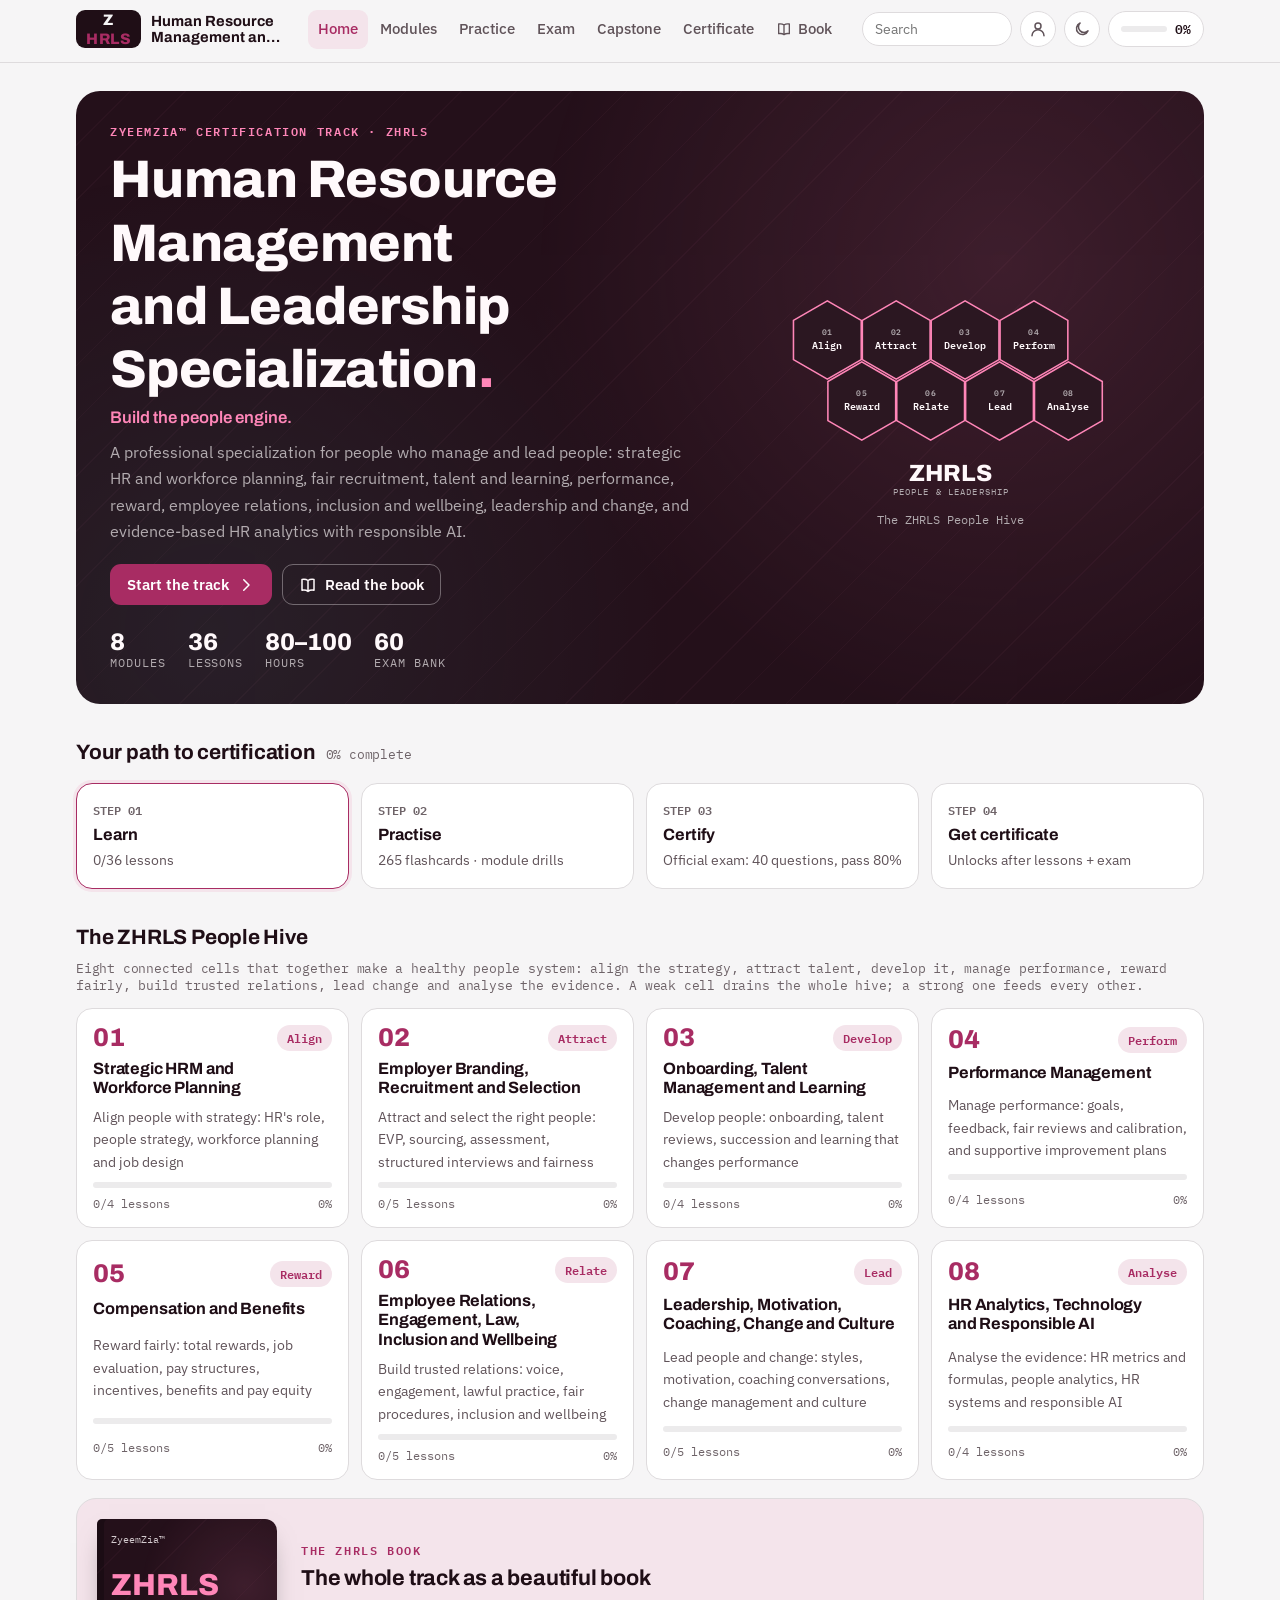
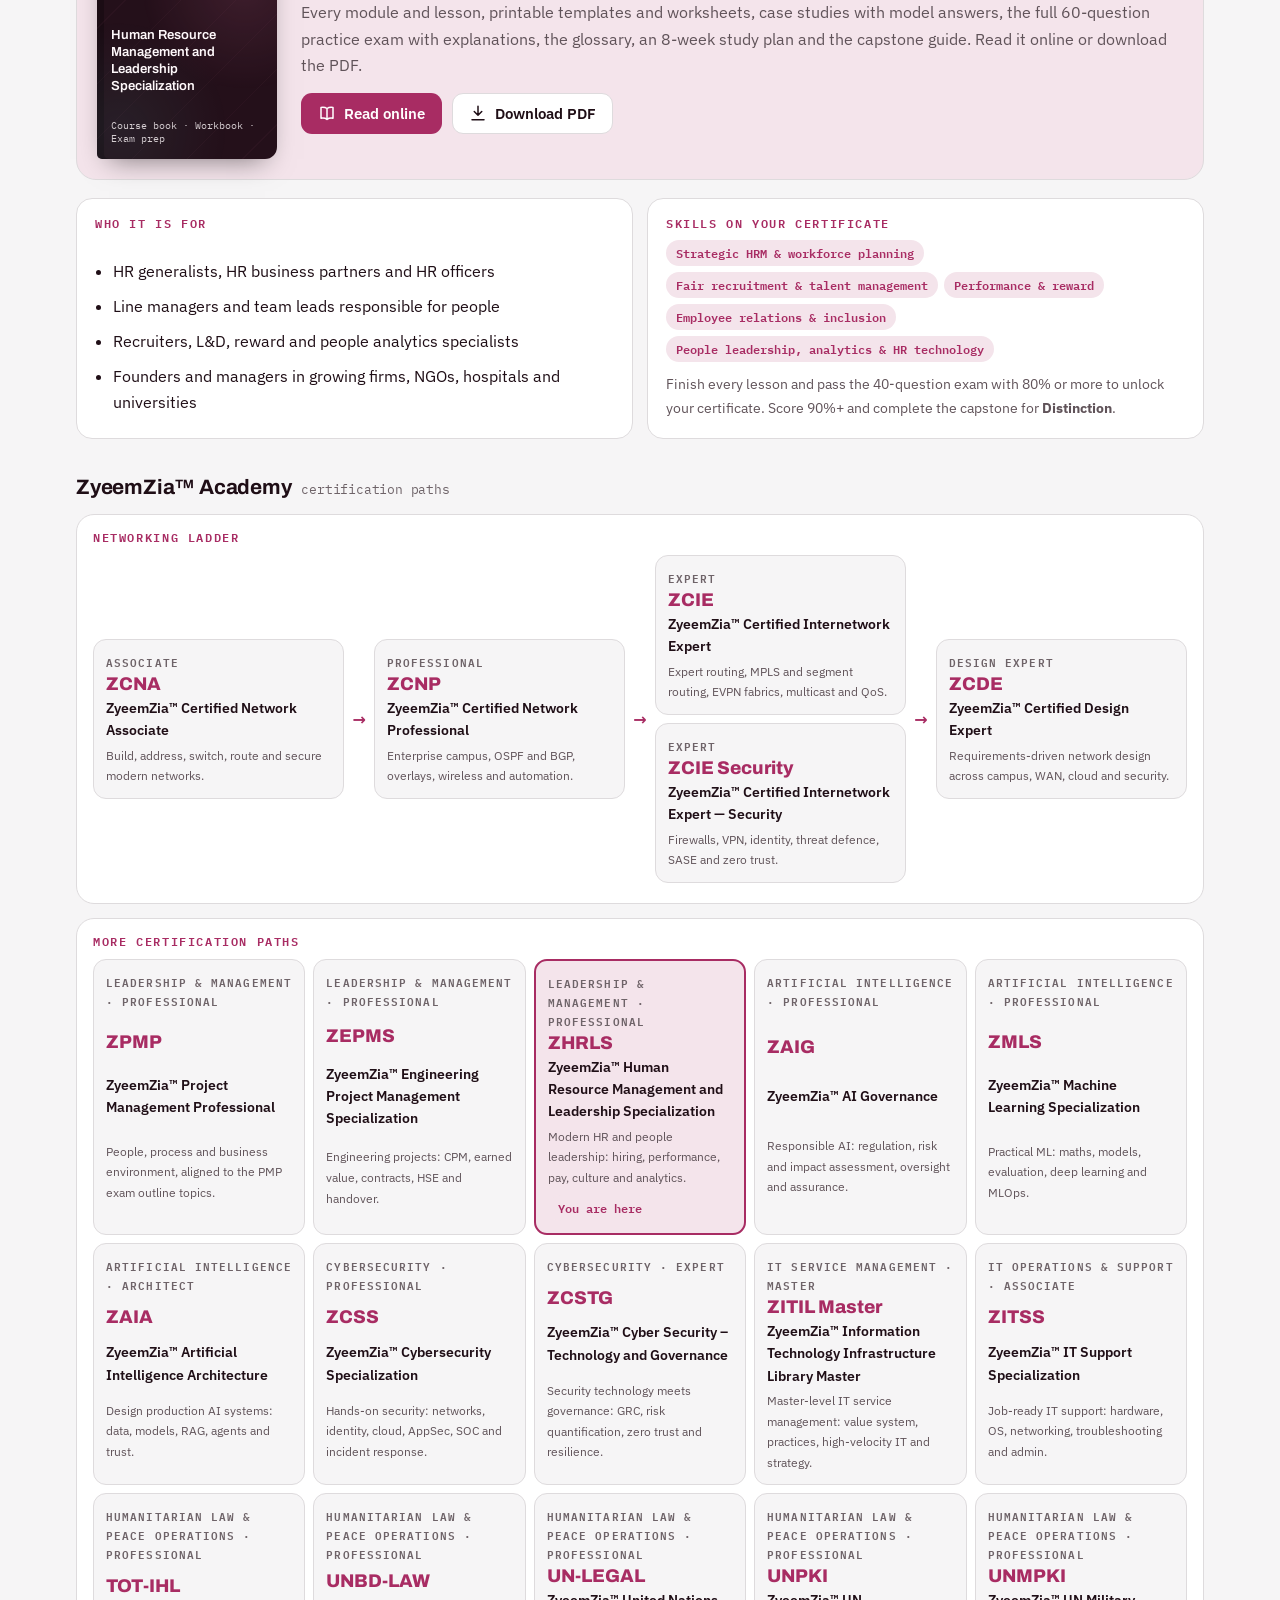
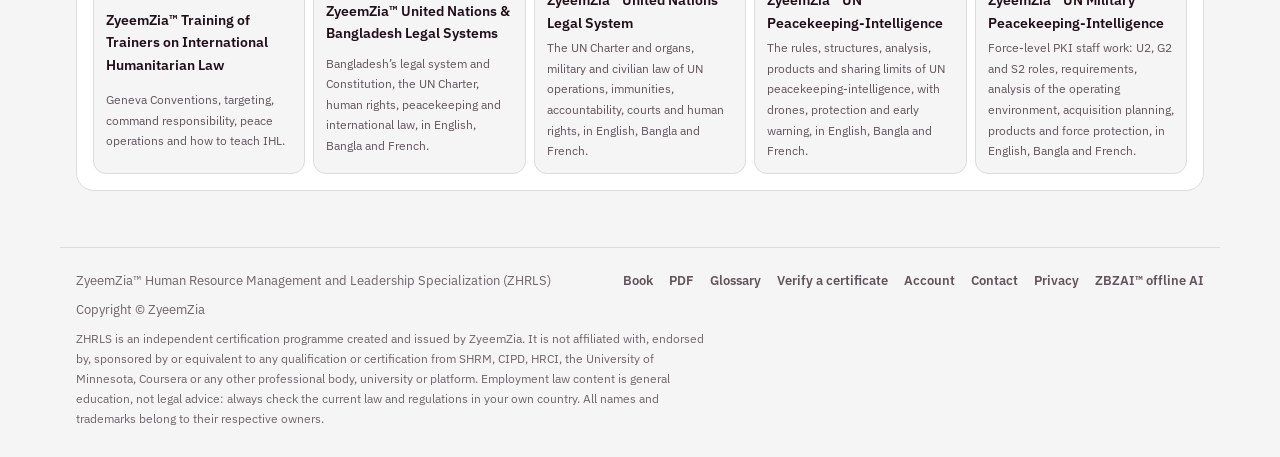
==== commit 76fa642f: "Footer: link to ZBZAI offline AI" ====
--- a/index.html
+++ b/index.html
@@ -43,7 +43,7 @@
 </header>
 <main id="view" class="view" tabindex="-1"><div class="boot" aria-label="Loading the course"><i></i><i></i><i></i></div></main>
 <footer class="site-foot">
-  <div class="row"><span>ZyeemZia™ Human Resource Management and Leadership Specialization (ZHRLS)</span><span style="display:flex;gap:16px;flex-wrap:wrap"><a href="book.html" target="_blank" rel="noopener">Book</a><a href="ZHRLS-Book.pdf" download>PDF</a><a href="#glossary">Glossary</a><a href="#verify/">Verify a certificate</a><a href="#account">Account</a><a href="#contact">Contact</a><a href="privacy.html">Privacy</a></span><span>Copyright © ZyeemZia</span></div>
+  <div class="row"><span>ZyeemZia™ Human Resource Management and Leadership Specialization (ZHRLS)</span><span style="display:flex;gap:16px;flex-wrap:wrap"><a href="book.html" target="_blank" rel="noopener">Book</a><a href="ZHRLS-Book.pdf" download>PDF</a><a href="#glossary">Glossary</a><a href="#verify/">Verify a certificate</a><a href="#account">Account</a><a href="#contact">Contact</a><a href="privacy.html">Privacy</a><a href="https://zbzai.zyeemzia.com/" target="_blank" rel="noopener">ZBZAI™ offline AI</a></span><span>Copyright © ZyeemZia</span></div>
   <p class="disc" id="disc"></p>
 </footer>
 <nav class="tabbar" id="tabbar" aria-label="Main mobile"></nav>
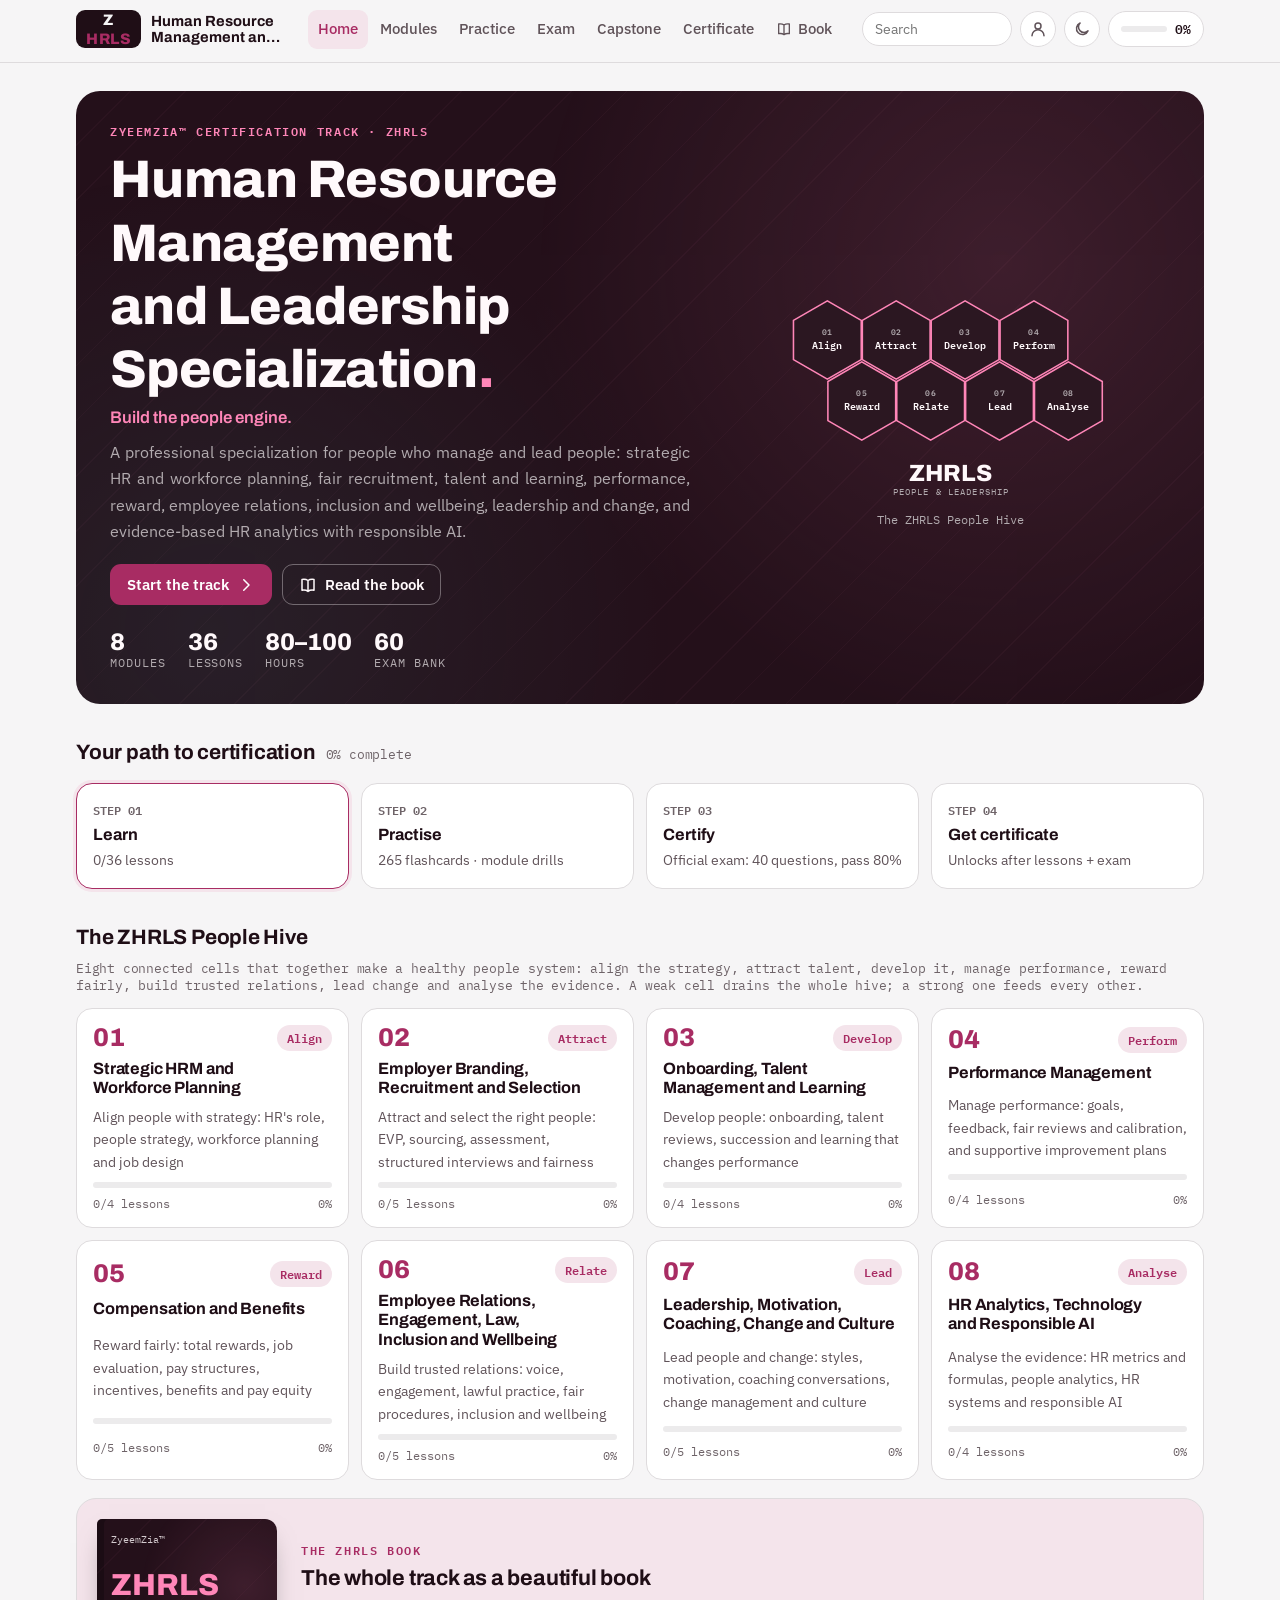
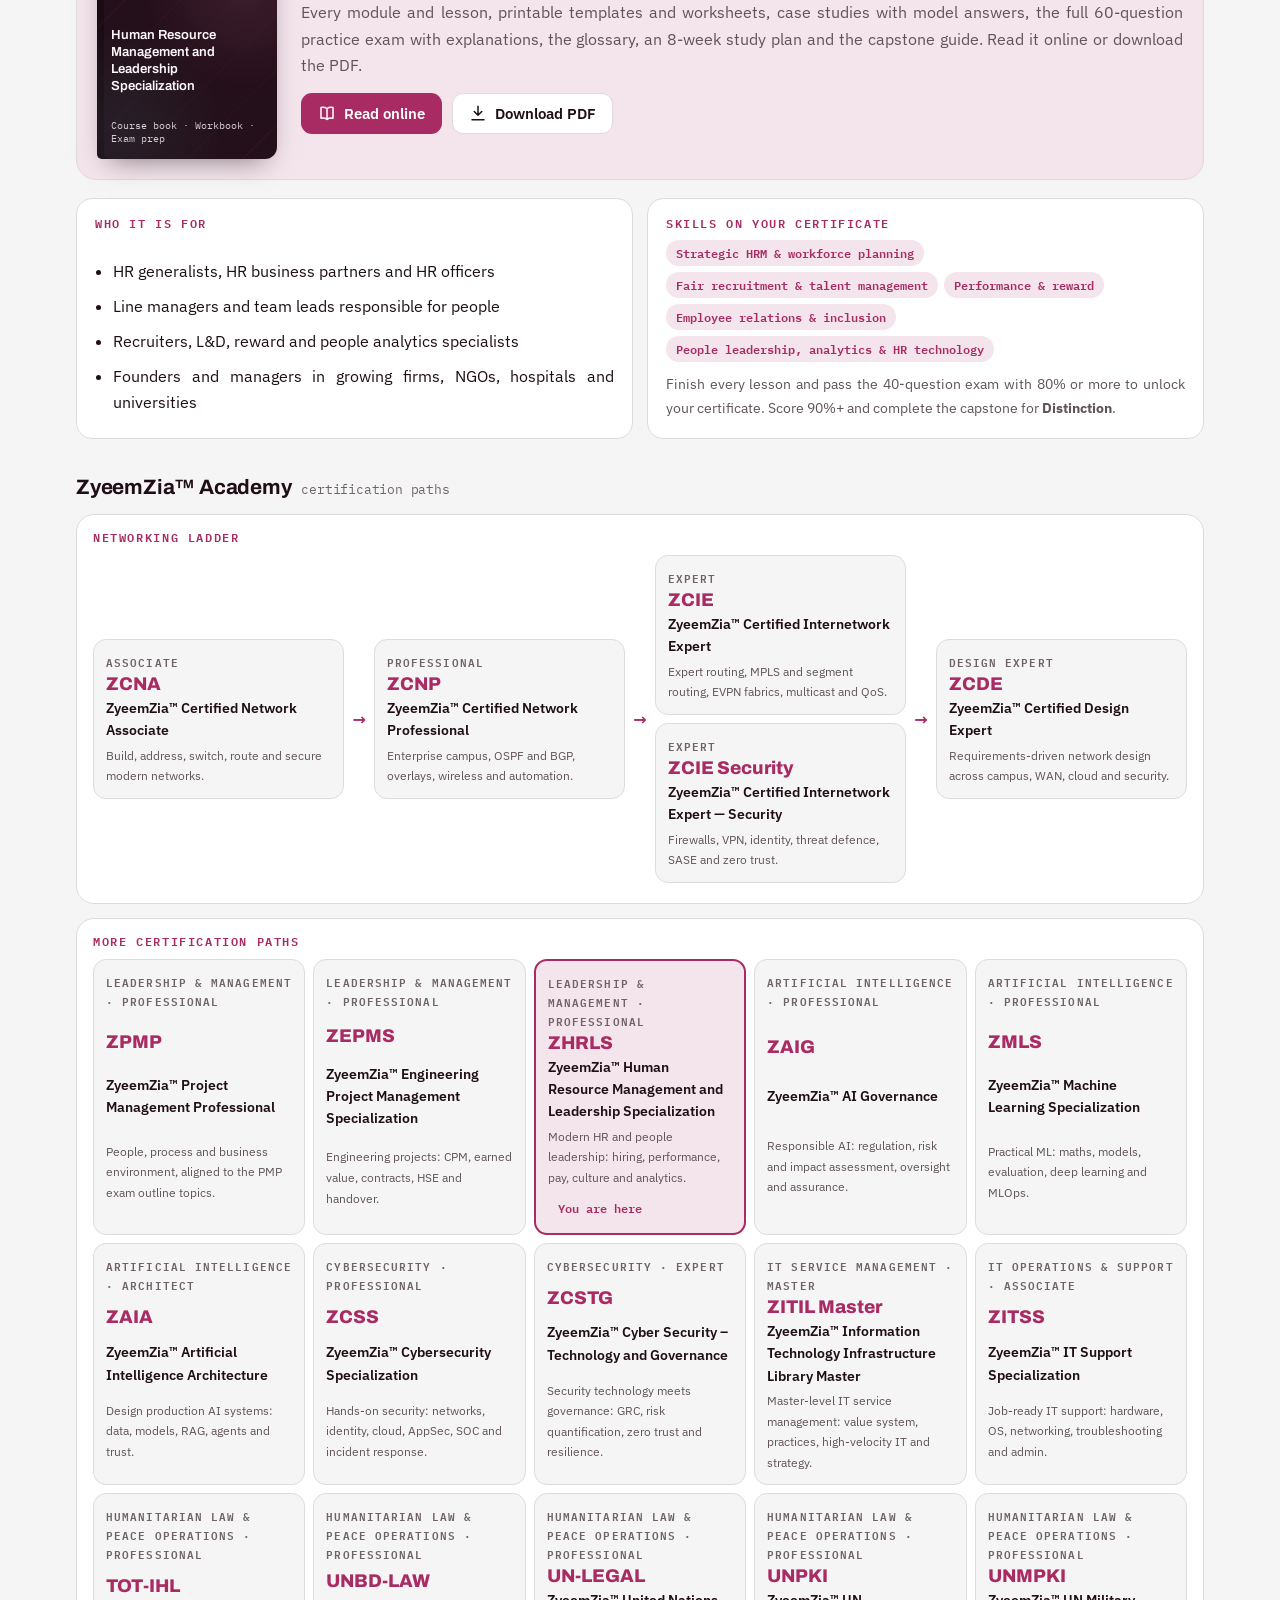
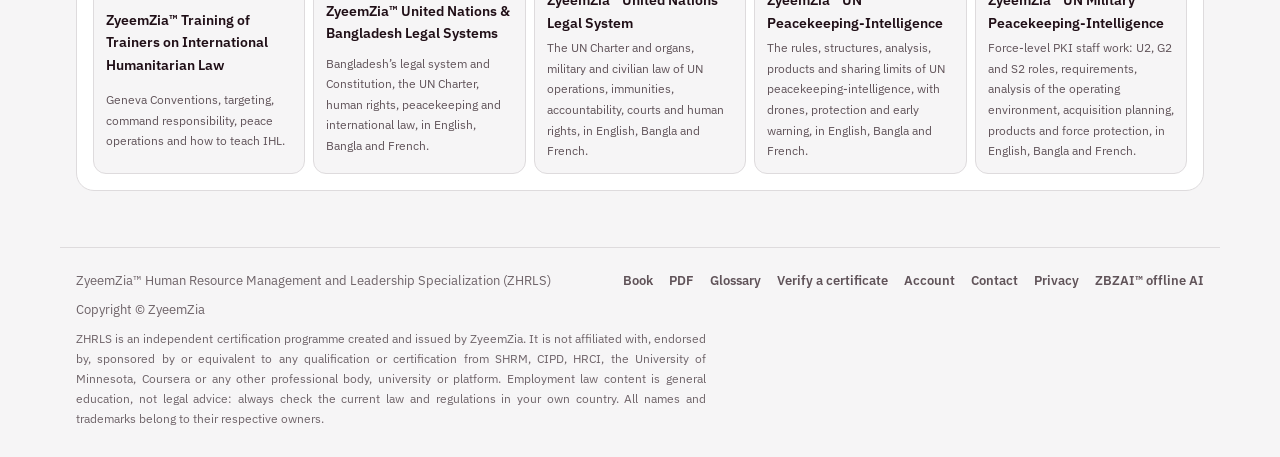
==== commit 961e8383: "Justified writing as the house style" ====
--- a/index.html
+++ b/index.html
@@ -50,10 +50,11 @@
 <div class="toast" id="toast" role="status" aria-live="polite" hidden></div>
 <script defer src="core.js?v=756f940ff2"></script>
 <script defer src="figures.js?v=d0575e00c2"></script>
-<script defer src="family.js?v=7f5398b318"></script>
+<script defer src="family.js?v=e2194631f1"></script>
 <script defer src="data/track.js?v=6f02403f7b"></script>
 <script defer src="data/m1-4.js?v=06226faad4"></script>
 <script defer src="data/m5-8.js?v=5d90f8e257"></script>
 <script defer src="app.js?v=317a90ee0c"></script>
+<script>/* ZyeemZia house style: justified writing. Paragraphs and list text that read left-aligned are justified; centred text, headings, buttons and columns too narrow to justify cleanly stay as they are. Copyright © ZyeemZia */(function(){var S='p,li,dd,blockquote';function j(r){if(!r||!r.querySelectorAll)return;var L=r.querySelectorAll(S);for(var i=0;i<L.length;i++){var e=L[i];if(e.getAttribute('data-zj'))continue;e.setAttribute('data-zj','1');var a=getComputedStyle(e).textAlign;if(a==='start'||a==='left'||a==='-webkit-auto'){var w=e.clientWidth;if(!w||w>=280)e.style.textAlign='justify'}}}function go(){j(document);if(!window.MutationObserver)return;new MutationObserver(function(m){for(var i=0;i<m.length;i++){var N=m[i].addedNodes;for(var k=0;k<N.length;k++){var n=N[k];if(n.nodeType===1)j(n.matches&&n.matches(S)?n.parentNode:n)}}}).observe(document.body,{childList:true,subtree:true})}if(document.readyState==='loading')document.addEventListener('DOMContentLoaded',go);else go()})()</script>
 </body>
 </html>
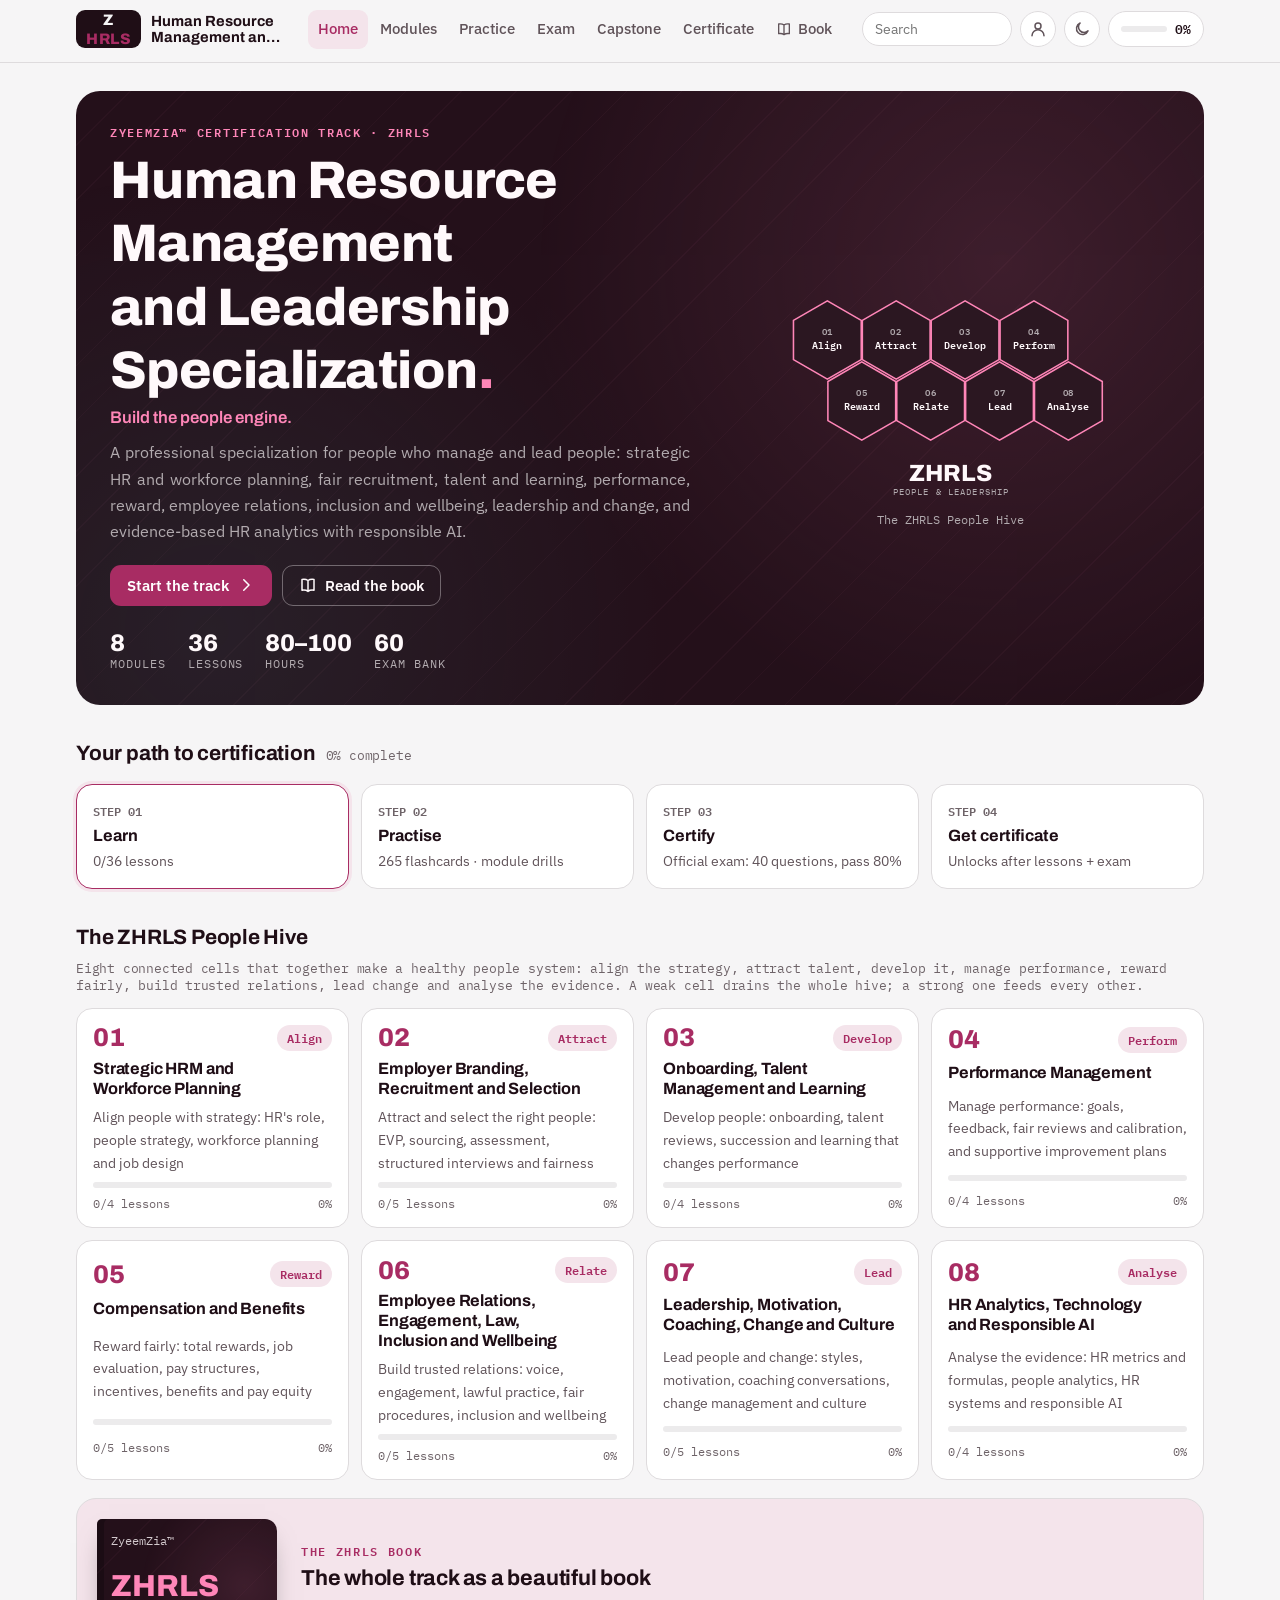
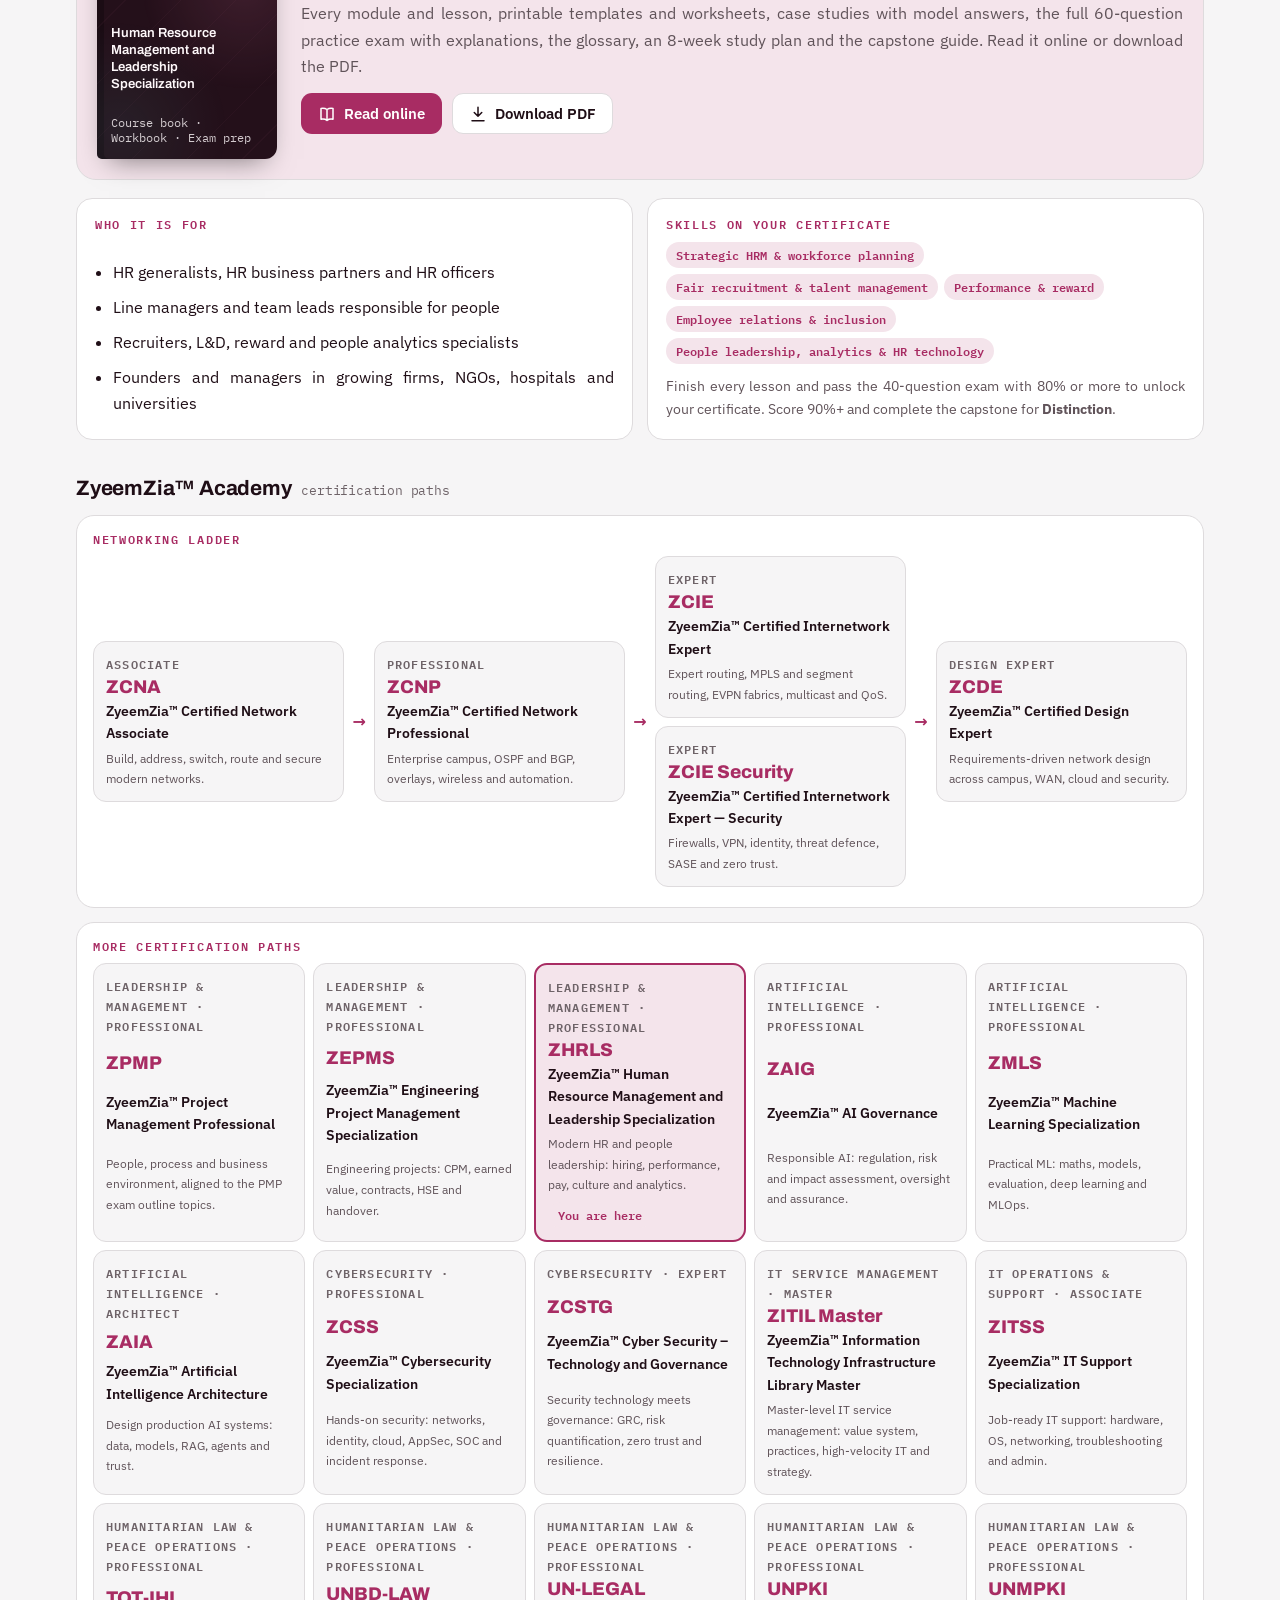
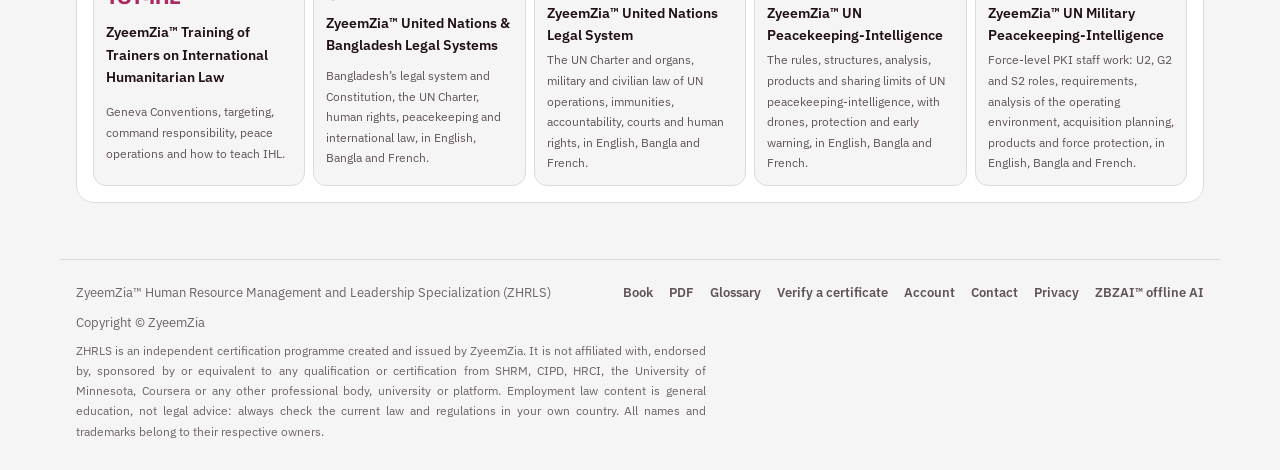
==== commit 06f0be98: "Readable sizes: 12px minimum text and even spacing" ====
--- a/index.html
+++ b/index.html
@@ -24,7 +24,7 @@
 <link rel="stylesheet" href="theme.css?v=5982e4b921">
 <link rel="preload" href="fonts/IBMPlexSans-400-latin-a68a20.woff2" as="font" type="font/woff2" crossorigin>
 <link rel="preload" href="fonts/Archivo-600-latin-79dc5e.woff2" as="font" type="font/woff2" crossorigin>
-<link rel="stylesheet" href="app.css?v=385b0e401c">
+<link rel="stylesheet" href="app.css?v=af9be1b363">
 </head>
 <body>
 <header class="topbar">
--- a/app.css
+++ b/app.css
@@ -1,4 +1,6 @@
 /* ZyeemZia certification engine — site styles. Colours and faces come from theme.css (per track). */
+/* Form controls use the page font; browsers otherwise fall back to Arial. */
+button, input, select, textarea { font-family: inherit; }
 * { box-sizing: border-box; }
 [hidden] { display: none !important; }
 html { -webkit-text-size-adjust: 100%; }
@@ -10,7 +12,7 @@
 p { margin: 0; }
 code { font: .9em var(--f-mono); background: var(--surface-2); padding: 1px 6px; border-radius: 5px; }
 .muted { color: var(--ink-2); }
-.eyebrow { font: 600 .72rem/1.2 var(--f-mono); letter-spacing: .14em; text-transform: uppercase; color: var(--accent); }
+.eyebrow { font: 600 .75rem/1.2 var(--f-mono); letter-spacing: .14em; text-transform: uppercase; color: var(--accent); }
 
 /* ---------- chrome ---------- */
 .topbar { position: sticky; top: 0; padding-top: env(safe-area-inset-top, 0px); z-index: 30; background: color-mix(in srgb, var(--bg) 88%, transparent); backdrop-filter: blur(10px) saturate(1.3); -webkit-backdrop-filter: blur(10px) saturate(1.3); border-bottom: 1px solid var(--line); }
@@ -20,7 +22,7 @@
 .brand-mark i { font-style: normal; color: var(--accent); }
 .brand-text { display: flex; flex-direction: column; line-height: 1.15; }
 .brand-text b { font: 700 .92rem var(--f-display); }
-.brand-text small { font: 500 .7rem var(--f-mono); color: var(--ink-2); letter-spacing: .04em; }
+.brand-text small { font: 500 .75rem var(--f-mono); color: var(--ink-2); letter-spacing: .04em; }
 .mainnav { display: flex; gap: 2px; margin-left: 8px; }
 .mainnav a { text-decoration: none; color: var(--ink-2); padding: 7px 10px; border-radius: 9px; font-weight: 500; font-size: .93rem; white-space: nowrap; display: inline-flex; gap: 6px; align-items: center; }
 .mainnav a:hover { background: var(--surface-2); color: var(--ink); }
@@ -76,14 +78,14 @@
 .hero-stats { display: flex; gap: 22px; flex-wrap: wrap; margin-top: 24px; }
 .hero-stats div { display: grid; }
 .hero-stats b { font: 800 1.5rem var(--f-display); color: var(--hero-ink); font-variant-numeric: tabular-nums; }
-.hero-stats span { font: 500 .74rem var(--f-mono); color: var(--hero-ink-2); text-transform: uppercase; letter-spacing: .08em; }
+.hero-stats span { font: 500 .75rem var(--f-mono); color: var(--hero-ink-2); text-transform: uppercase; letter-spacing: .08em; }
 .hero-sig { display: grid; justify-items: center; gap: 8px; }
 .hero-sig .sg { width: 100%; max-width: 360px; height: auto; }
 .hero-sig figcaption { font: 500 .78rem var(--f-mono); color: var(--hero-ink-2); text-align: center; }
 
 .path { display: grid; grid-template-columns: repeat(4, minmax(0, 1fr)); gap: 12px; margin-top: 18px; }
 .path-step { padding: 16px; border-radius: 16px; background: var(--surface); border: 1px solid var(--line); display: grid; gap: 6px; position: relative; }
-.path-step .n { font: 700 .74rem var(--f-mono); color: var(--ink-3); }
+.path-step .n { font: 700 .75rem var(--f-mono); color: var(--ink-3); }
 .path-step b { font: 700 1.02rem var(--f-display); }
 .path-step small { color: var(--ink-2); font-size: .85rem; }
 .path-step.done { border-color: var(--good); }
@@ -97,7 +99,7 @@
 .mod-num { font: 800 1.6rem/1 var(--f-display); color: var(--accent); }
 .mod-card h3 { font-size: 1.02rem; }
 .mod-card p { font-size: .86rem; color: var(--ink-2); }
-.mod-card .meta { display: flex; justify-content: space-between; font: 500 .74rem var(--f-mono); color: var(--ink-3); }
+.mod-card .meta { display: flex; justify-content: space-between; font: 500 .75rem var(--f-mono); color: var(--ink-3); }
 .book-banner { display: grid; grid-template-columns: 180px minmax(0, 1fr); gap: 24px; align-items: center; padding: 20px; border-radius: 20px; background: var(--accent-soft); border: 1px solid var(--line); margin-top: 18px; }
 .bb-cover { aspect-ratio: 3/4; border-radius: 5px 12px 12px 5px; background: var(--hero-bg); color: var(--hero-ink); padding: 14px; display: flex; flex-direction: column; justify-content: space-between; text-decoration: none; box-shadow: inset 7px 0 0 rgba(0,0,0,.25), 0 12px 26px -12px rgba(0,0,0,.5); position: relative; overflow: hidden; transition: transform .2s; }
 .bb-cover:hover { transform: rotate(-2deg) translateY(-3px); }
@@ -105,7 +107,7 @@
 .bb-cover > *:not(.motif) { position: relative; }
 .bb-cover b { font: 800 1.9rem/1 var(--f-display); color: var(--hero-accent); }
 .bb-cover span { font: 600 .82rem/1.3 var(--f-display); }
-.bb-cover small { font: 500 .62rem var(--f-mono); opacity: .8; }
+.bb-cover small { font: 500 .75rem var(--f-mono); opacity: .8; }
 .bb-text { display: grid; gap: 8px; min-width: 0; }
 .bb-text h2 { font-size: 1.35rem; }
 .two { display: grid; grid-template-columns: minmax(0, 1fr) minmax(0, 1fr); gap: 14px; }
@@ -136,7 +138,7 @@
 .blk-title { font-size: 1.12rem; margin-bottom: 8px; }
 .b-text { font-size: 1.04rem; }
 .callout { padding: 14px 16px; border-radius: 14px; border-left: 4px solid var(--c); background: color-mix(in srgb, var(--c) 9%, var(--surface)); }
-.callout .ct { font: 700 .72rem var(--f-mono); letter-spacing: .12em; text-transform: uppercase; color: var(--c); display: block; margin-bottom: 4px; }
+.callout .ct { font: 700 .75rem var(--f-mono); letter-spacing: .12em; text-transform: uppercase; color: var(--c); display: block; margin-bottom: 4px; }
 .callout b.h { display: block; font-family: var(--f-display); margin-bottom: 2px; }
 .callout.insight { --c: var(--accent-2); } .callout.warning { --c: var(--bad); } .callout.example { --c: var(--good); } .callout.pro { --c: var(--accent); } .callout.definition { --c: var(--ink-2); }
 .keypoints { padding: 16px 18px; border-radius: 14px; background: var(--surface); border: 1px solid var(--line); }
@@ -168,7 +170,7 @@
 .flow-i + .flow-i::after { content: ""; position: absolute; left: -7px; top: calc(50% - 4px); border: 5px solid transparent; border-left-color: var(--accent); }
 .flow-i b { font: 700 .92rem var(--f-display); }
 .flow-i span { font-size: .82rem; color: var(--ink-2); }
-.flow-i .k { font: 700 .7rem var(--f-mono); color: var(--accent); }
+.flow-i .k { font: 700 .75rem var(--f-mono); color: var(--accent); }
 .layers { display: grid; gap: 6px; }
 .layer { display: grid; grid-template-columns: 170px minmax(0, 1fr); border-radius: 12px; overflow: hidden; border: 1px solid var(--line); background: var(--surface); }
 .layer > b { background: color-mix(in srgb, var(--accent) calc(var(--d) * 1%), var(--surface)); color: var(--ink); padding: 10px 12px; font: 700 .88rem var(--f-display); display: flex; align-items: center; }
@@ -176,7 +178,7 @@
 .layer .parts span { font: 500 .8rem var(--f-mono); padding: 3px 9px; border-radius: 7px; background: var(--surface-2); border: 1px solid var(--line); }
 .formula { display: grid; grid-template-columns: repeat(auto-fill, minmax(230px, 1fr)); gap: 10px; }
 .fm { padding: 14px; border-radius: 14px; background: var(--surface); border: 1px solid var(--line); display: grid; gap: 4px; }
-.fm small { font: 600 .72rem var(--f-mono); color: var(--ink-3); text-transform: uppercase; letter-spacing: .08em; }
+.fm small { font: 600 .75rem var(--f-mono); color: var(--ink-3); text-transform: uppercase; letter-spacing: .08em; }
 .fm code { font-size: 1rem; background: var(--accent-soft); color: var(--ink); padding: 6px 10px; justify-self: start; max-width: 100%; overflow-wrap: anywhere; white-space: normal; }
 .fm p { font-size: .88rem; color: var(--ink-2); }
 .case { border-radius: 16px; border: 1px solid var(--line); background: var(--surface); overflow: hidden; }
@@ -286,19 +288,19 @@
 .sg-node circle { fill: var(--sg-node); stroke: var(--sg-accent); stroke-width: 2; transition: transform .15s; }
 .sg-node.done circle { fill: var(--sg-accent); }
 .sg-node.done text { fill: var(--sg-node); }
-.sg-node .sg-n { font-size: 11px; fill: var(--sg-ink-2); font-weight: 600; }
+.sg-node .sg-n { font-size: 12px; fill: var(--sg-ink-2); font-weight: 600; }
 .sg-node .sg-c { font-size: 12px; fill: var(--sg-ink); font-weight: 700; }
 a.sg-node:hover circle, a.sg-layer:hover rect { stroke-width: 3.5; }
 .sg-title { font: 800 30px var(--f-display) !important; fill: var(--sg-ink); }
 .sg-sub { font-size: 12px; fill: var(--sg-ink-2); letter-spacing: .12em; text-transform: uppercase; }
 .sg-layer rect { fill: var(--sg-node); stroke: var(--sg-accent); stroke-width: 1.5; }
 .sg-layer.done rect { fill: color-mix(in srgb, var(--sg-accent) 30%, var(--sg-node)); }
-.sg-layer .sg-n { font-size: 11px; fill: var(--sg-ink-2); }
+.sg-layer .sg-n { font-size: 12px; fill: var(--sg-ink-2); }
 .sg-layer .sg-c { font-size: 13px; font-weight: 700; fill: var(--sg-ink); }
-.sg-layer .sg-t { font-size: 10.5px; fill: var(--sg-ink-2); }
+.sg-layer .sg-t { font-size: 12px; fill: var(--sg-ink-2); }
 .sg-trust rect { fill: none; stroke: var(--sg-accent-2); stroke-width: 2.5; stroke-dasharray: 8 5; }
 .sg-trust.done rect { stroke-dasharray: none; }
-.sg-trust text { font-size: 11.5px; font-weight: 700; fill: var(--sg-accent-2); }
+.sg-trust text { font-size: 12px; font-weight: 700; fill: var(--sg-accent-2); }
 
 .toast { position: fixed; left: 50%; transform: translateX(-50%); bottom: calc(24px + env(safe-area-inset-bottom, 0px)); z-index: 70; background: var(--ink); color: var(--bg); padding: 10px 18px; border-radius: 12px; font-size: .92rem; max-width: calc(100% - 32px); }
 .confetti { position: fixed; inset: 0; width: 100%; height: 100%; pointer-events: none; z-index: 80; }
@@ -311,13 +313,14 @@
 @media (max-width: 860px) {
   .mainnav { display: none; }
   .tabbar { display: grid; grid-template-columns: repeat(5, minmax(0, 1fr)); position: fixed; left: 0; right: 0; bottom: 0; z-index: 40; background: var(--surface); border-top: 1px solid var(--line); padding-bottom: env(safe-area-inset-bottom, 0px); padding-left: env(safe-area-inset-left, 0px); padding-right: env(safe-area-inset-right, 0px); }
-  .tabbar a { display: flex; flex-direction: column; align-items: center; gap: 2px; padding: 8px 2px 7px; text-decoration: none; color: var(--ink-2); font-size: .7rem; font-weight: 600; }
+  .tabbar a { display: flex; flex-direction: column; align-items: center; gap: 2px; padding: 8px 2px 7px; text-decoration: none; color: var(--ink-2); font-size: .75rem; font-weight: 600; }
   .tabbar a[aria-current="page"] { color: var(--accent); }
   .site-foot { padding-bottom: calc(84px + env(safe-area-inset-bottom, 0px)); }
   .toast { bottom: calc(80px + env(safe-area-inset-bottom, 0px)); }
   .hero { grid-template-columns: 1fr; padding: 24px; }
   .path, .rules { grid-template-columns: repeat(2, minmax(0, 1fr)); }
-  .two { grid-template-columns: 1fr; }
+  .two { grid-template-columns: minmax(0, 1fr); }
+  .list-card .chip { white-space: normal; }
 }
 @media (max-width: 560px) {
   .mod-grid { grid-template-columns: 1fr; }
@@ -354,7 +357,7 @@
 .sn-in input { padding: 11px 14px; border-radius: 11px; border: 1px solid var(--line); background: var(--bg); color: var(--ink); font: 600 1.05rem var(--f-mono); }
 .sn-grid { display: grid; grid-template-columns: repeat(auto-fill, minmax(170px, 1fr)); gap: 8px; }
 .sn-grid div { padding: 10px 12px; border-radius: 10px; background: var(--surface-2); display: grid; gap: 2px; min-width: 0; }
-.sn-grid small { font: 600 .7rem var(--f-mono); color: var(--ink-3); text-transform: uppercase; letter-spacing: .06em; }
+.sn-grid small { font: 600 .75rem var(--f-mono); color: var(--ink-3); text-transform: uppercase; letter-spacing: .06em; }
 .sn-grid b { font: 600 .95rem var(--f-mono); overflow-wrap: anywhere; }
 /* ---------- academy ladder ---------- */
 .academy { display: grid; grid-template-columns: minmax(0, 2.4fr) minmax(0, 1fr); gap: 14px; }
@@ -371,7 +374,7 @@
 .ac-card.soon b { color: var(--ink-2); }
 .ac-card.soon .chip { justify-self: start; }
 .ac-card b { font: 800 1.15rem var(--f-display); color: var(--accent); }
-.ac-lv { font: 600 .68rem var(--f-mono); text-transform: uppercase; letter-spacing: .1em; color: var(--ink-3); }
+.ac-lv { font: 600 .75rem var(--f-mono); text-transform: uppercase; letter-spacing: .1em; color: var(--ink-3); }
 .ac-n { font-size: .85rem; font-weight: 600; }
 .ac-card small { font-size: .78rem; color: var(--ink-2); }
 .ac-card .chip { justify-self: start; margin-top: 4px; }
@@ -383,7 +386,7 @@
 .sg-node rect, .sg-node polygon { fill: var(--sg-node); stroke: var(--sg-accent); stroke-width: 2; }
 .sg-node.done rect, .sg-node.done polygon { fill: color-mix(in srgb, var(--sg-accent) 35%, var(--sg-node)); }
 .sg-path text, .sg-hex text, .sg-blueprint text { text-anchor: middle; }
-.sg-path .sg-n, .sg-hex .sg-n, .sg-blueprint .sg-n { font-size: 10px; fill: var(--sg-ink-2); letter-spacing: .08em; }
+.sg-path .sg-n, .sg-hex .sg-n, .sg-blueprint .sg-n { font-size: 12px; fill: var(--sg-ink-2); letter-spacing: .08em; }
 .sg-path .sg-c, .sg-hex .sg-c, .sg-blueprint .sg-c { font-size: 12.5px; font-weight: 700; fill: var(--sg-ink); }
 a.sg-node:hover rect, a.sg-node:hover polygon { stroke-width: 3.5; }
 .sg-dim { stroke: var(--sg-accent-2); stroke-width: 1.2; }
@@ -480,41 +483,41 @@
 .fig .k-attacker .ic { stroke: var(--bad); } .fig .k-attacker .f-soft { fill: var(--bad-soft); }
 .fig .k-cloud .ic, .fig .k-model .ic { stroke: var(--accent-2); } .fig .k-cloud .f-soft, .fig .k-model .f-soft { fill: var(--accent-2-soft); } .fig .k-model .f-ac { fill: var(--accent-2); }
 .fig .lbl { font-size: 13px; font-weight: 700; text-anchor: middle; }
-.fig .sub { font: 11px var(--f-mono); fill: var(--ink-2); text-anchor: middle; }
+.fig .sub { font: 12px var(--f-mono); fill: var(--ink-2); text-anchor: middle; }
 .fig .lnk { stroke: var(--ink-3); stroke-width: 2.2; fill: none; }
 .fig .lnk.dashed { stroke-dasharray: 7 5; } .fig .lnk.wireless { stroke-dasharray: 2 6; stroke-linecap: round; }
 .fig .lnk.tunnel { stroke: var(--accent-2); stroke-width: 3; stroke-dasharray: 10 6; } .fig .lnk.bold { stroke-width: 4.5; } .fig .lnk.attack { stroke: var(--bad); stroke-dasharray: 7 5; }
-.fig .lnk-t { font: 10.5px var(--f-mono); fill: var(--ink-2); text-anchor: middle; }
-.fig .lnk-e { font: 600 10px var(--f-mono); fill: var(--accent); text-anchor: middle; }
+.fig .lnk-t { font: 12px var(--f-mono); fill: var(--ink-2); text-anchor: middle; }
+.fig .lnk-e { font: 600 12px var(--f-mono); fill: var(--accent); text-anchor: middle; }
 .fig .zone rect { fill: var(--surface-2); stroke: var(--line); stroke-width: 1.5; stroke-dasharray: 6 5; }
 .fig .zone.t-accent rect { fill: var(--accent-soft); stroke: var(--accent); } .fig .zone.t-warn rect { fill: var(--warn-soft); stroke: var(--warn); }
 .fig .zone.t-bad rect { fill: var(--bad-soft); stroke: var(--bad); } .fig .zone.t-good rect { fill: var(--good-soft); stroke: var(--good); }
-.fig .zone-t { font: 700 10px var(--f-mono); letter-spacing: .1em; text-transform: uppercase; fill: var(--ink-2); }
+.fig .zone-t { font: 700 12px var(--f-mono); letter-spacing: .1em; text-transform: uppercase; fill: var(--ink-2); }
 /* sequence */
 .fig .life { stroke: var(--line); stroke-width: 2; stroke-dasharray: 4 5; }
 .fig .actor { fill: var(--accent-soft); stroke: var(--accent); stroke-width: 1.5; }
 .fig .actor-t { font-size: 13px; font-weight: 700; text-anchor: middle; }
 .fig .msg { stroke: var(--ink-2); stroke-width: 2; fill: none; } .fig .msg.reply { stroke-dasharray: 6 4; }
 .fig .msg-t { font-size: 12.5px; font-weight: 600; text-anchor: middle; }
-.fig .msg-n { font: 10.5px var(--f-mono); fill: var(--ink-3); text-anchor: middle; }
-.fig .seq-n { fill: var(--accent); } .fig .seq-nt { font: 700 9.5px var(--f-mono); fill: var(--accent-ink); text-anchor: middle; }
+.fig .msg-n { font: 12px var(--f-mono); fill: var(--ink-3); text-anchor: middle; }
+.fig .seq-n { fill: var(--accent); } .fig .seq-nt { font: 700 12px var(--f-mono); fill: var(--accent-ink); text-anchor: middle; }
 /* packet */
 .fig .pk { fill: var(--accent-soft); stroke: var(--surface); stroke-width: 2; } .fig .pk.alt { fill: var(--surface-2); }
-.fig .pk-t { font-weight: 700; text-anchor: middle; } .fig .pk-b { font: 9.5px var(--f-mono); fill: var(--ink-3); text-anchor: middle; }
-.fig .bit-t { font: 10px var(--f-mono); fill: var(--ink-3); } .fig .bit-k { stroke: var(--line); stroke-width: 1; }
+.fig .pk-t { font-weight: 700; text-anchor: middle; } .fig .pk-b { font: 12px var(--f-mono); fill: var(--ink-3); text-anchor: middle; }
+.fig .bit-t { font: 12px var(--f-mono); fill: var(--ink-3); } .fig .bit-k { stroke: var(--line); stroke-width: 1; }
 /* cycle */
 .fig .cyc-ring { fill: none; stroke: var(--line); stroke-width: 1; stroke-dasharray: 2 6; }
 .fig .cyc-arc { fill: none; stroke: var(--accent); stroke-width: 2.4; stroke-linecap: round; } .fig-cycle .arw { fill: var(--accent); }
 .fig .cyc-p { fill: var(--surface); stroke: var(--accent); stroke-width: 1.8; }
 .fig .cyc-t { font-size: 13px; font-weight: 700; text-anchor: middle; }
-.fig .cyc-n { fill: var(--accent); } .fig .cyc-nt { font: 700 11px var(--f-mono); fill: var(--accent-ink); text-anchor: middle; }
+.fig .cyc-n { fill: var(--accent); } .fig .cyc-nt { font: 700 12px var(--f-mono); fill: var(--accent-ink); text-anchor: middle; }
 .fig .cyc-c { fill: var(--accent-soft); } .fig .cyc-ct { font-size: 14px; font-weight: 800; fill: var(--accent); text-anchor: middle; }
 .fig-legend { margin: 12px 0 0; padding-left: 1.4em; display: grid; gap: 4px; font-size: .9rem; color: var(--ink-2); }
 .fig-legend b { color: var(--ink); }
 /* chart */
 .fig .grid { stroke: var(--line); stroke-width: 1; } .fig .grid.zero { stroke: var(--ink-3); }
-.fig .ax-t { font: 11px var(--f-mono); fill: var(--ink-2); text-anchor: middle; } .fig .ax-l { font: 600 11px var(--f-body); fill: var(--ink-2); text-anchor: middle; }
-.fig .val { font: 600 10.5px var(--f-mono); fill: var(--ink); text-anchor: middle; } .fig .lg-t { font-size: 12px; fill: var(--ink-2); }
+.fig .ax-t { font: 12px var(--f-mono); fill: var(--ink-2); text-anchor: middle; } .fig .ax-l { font: 600 12px var(--f-body); fill: var(--ink-2); text-anchor: middle; }
+.fig .val { font: 600 12px var(--f-mono); fill: var(--ink); text-anchor: middle; } .fig .lg-t { font-size: 12px; fill: var(--ink-2); }
 .fig .cbar.s0, .fig .dot.s0 { fill: var(--accent); } .fig .cbar.s1, .fig .dot.s1 { fill: var(--accent-2); } .fig .cbar.s2, .fig .dot.s2 { fill: var(--warn); } .fig .cbar.s3, .fig .dot.s3 { fill: var(--ink-3); }
 .fig .ln { fill: none; stroke-width: 2.6; stroke-linejoin: round; } .fig .ln.s0 { stroke: var(--accent); } .fig .ln.s1 { stroke: var(--accent-2); } .fig .ln.s2 { stroke: var(--warn); } .fig .ln.s3 { stroke: var(--ink-3); }
 /* timeline */
@@ -522,7 +525,7 @@
 .tl::before { content: ""; position: absolute; left: 6px; right: 6px; top: 7px; height: 3px; border-radius: 3px; background: linear-gradient(90deg, var(--accent), var(--accent-2)); }
 .tl li { position: relative; min-width: 0; }
 .tl li::before { content: ""; position: absolute; top: -21px; left: 0; width: 11px; height: 11px; border-radius: 50%; background: var(--surface); border: 3px solid var(--accent); }
-.tl-when { display: block; font: 700 .72rem var(--f-mono); letter-spacing: .06em; color: var(--accent); text-transform: uppercase; }
+.tl-when { display: block; font: 700 .75rem var(--f-mono); letter-spacing: .06em; color: var(--accent); text-transform: uppercase; }
 .tl b { display: block; font-family: var(--f-display); font-size: .95rem; line-height: 1.3; margin: 2px 0 3px; }
 .tl p { margin: 0; font-size: .86rem; color: var(--ink-2); line-height: 1.45; }
 .tl.tl-v { grid-template-columns: minmax(0, 1fr); padding: 0 0 0 26px; gap: 12px; }
@@ -531,13 +534,13 @@
 /* matrix */
 .mx { display: grid; grid-template-columns: 26px minmax(0, 1fr); gap: 6px 8px; }
 .mx-y { display: flex; align-items: center; justify-content: center; }
-.mx-y span { writing-mode: vertical-rl; transform: rotate(180deg); font: 700 .7rem var(--f-mono); letter-spacing: .1em; text-transform: uppercase; color: var(--ink-3); white-space: nowrap; }
+.mx-y span { writing-mode: vertical-rl; transform: rotate(180deg); font: 700 .75rem var(--f-mono); letter-spacing: .1em; text-transform: uppercase; color: var(--ink-3); white-space: nowrap; }
 .mx-grid { display: grid; grid-template-columns: minmax(0, 1fr) minmax(0, 1fr); gap: 8px; }
 .mx-q { border: 1px solid var(--line); border-radius: 12px; padding: 12px 14px; background: var(--surface-2); min-width: 0; }
 .mx-q.q1 { background: var(--accent-soft); border-color: var(--accent); }
 .mx-q b { display: block; font-family: var(--f-display); font-size: .95rem; margin-bottom: 4px; }
 .mx-q ul { margin: 0; padding-left: 1.1em; font-size: .86rem; color: var(--ink-2); line-height: 1.45; }
-.mx-x { grid-column: 2; text-align: center; font: 700 .7rem var(--f-mono); letter-spacing: .1em; text-transform: uppercase; color: var(--ink-3); }
+.mx-x { grid-column: 2; text-align: center; font: 700 .75rem var(--f-mono); letter-spacing: .1em; text-transform: uppercase; color: var(--ink-3); }
 /* tree */
 .tree, .tree ul { list-style: none; margin: 0; padding: 0; display: flex; justify-content: center; }
 /* as wide as the space allows, never narrower than its words; wider trees scroll from the left edge */
@@ -576,4 +579,4 @@
   .tree > li::before, .tree > li::after { display: none !important; }
   .tr-n { display: inline-block; text-align: left; max-width: 100%; }
 }
-.fig:has(.fig-scroll.more)::after { content: "↔  Swipe sideways to see the whole diagram"; display: block; margin-top: 8px; font: 600 .72rem var(--f-mono); letter-spacing: .04em; color: var(--ink-3); }
+.fig:has(.fig-scroll.more)::after { content: "↔  Swipe sideways to see the whole diagram"; display: block; margin-top: 8px; font: 600 .75rem var(--f-mono); letter-spacing: .04em; color: var(--ink-3); }
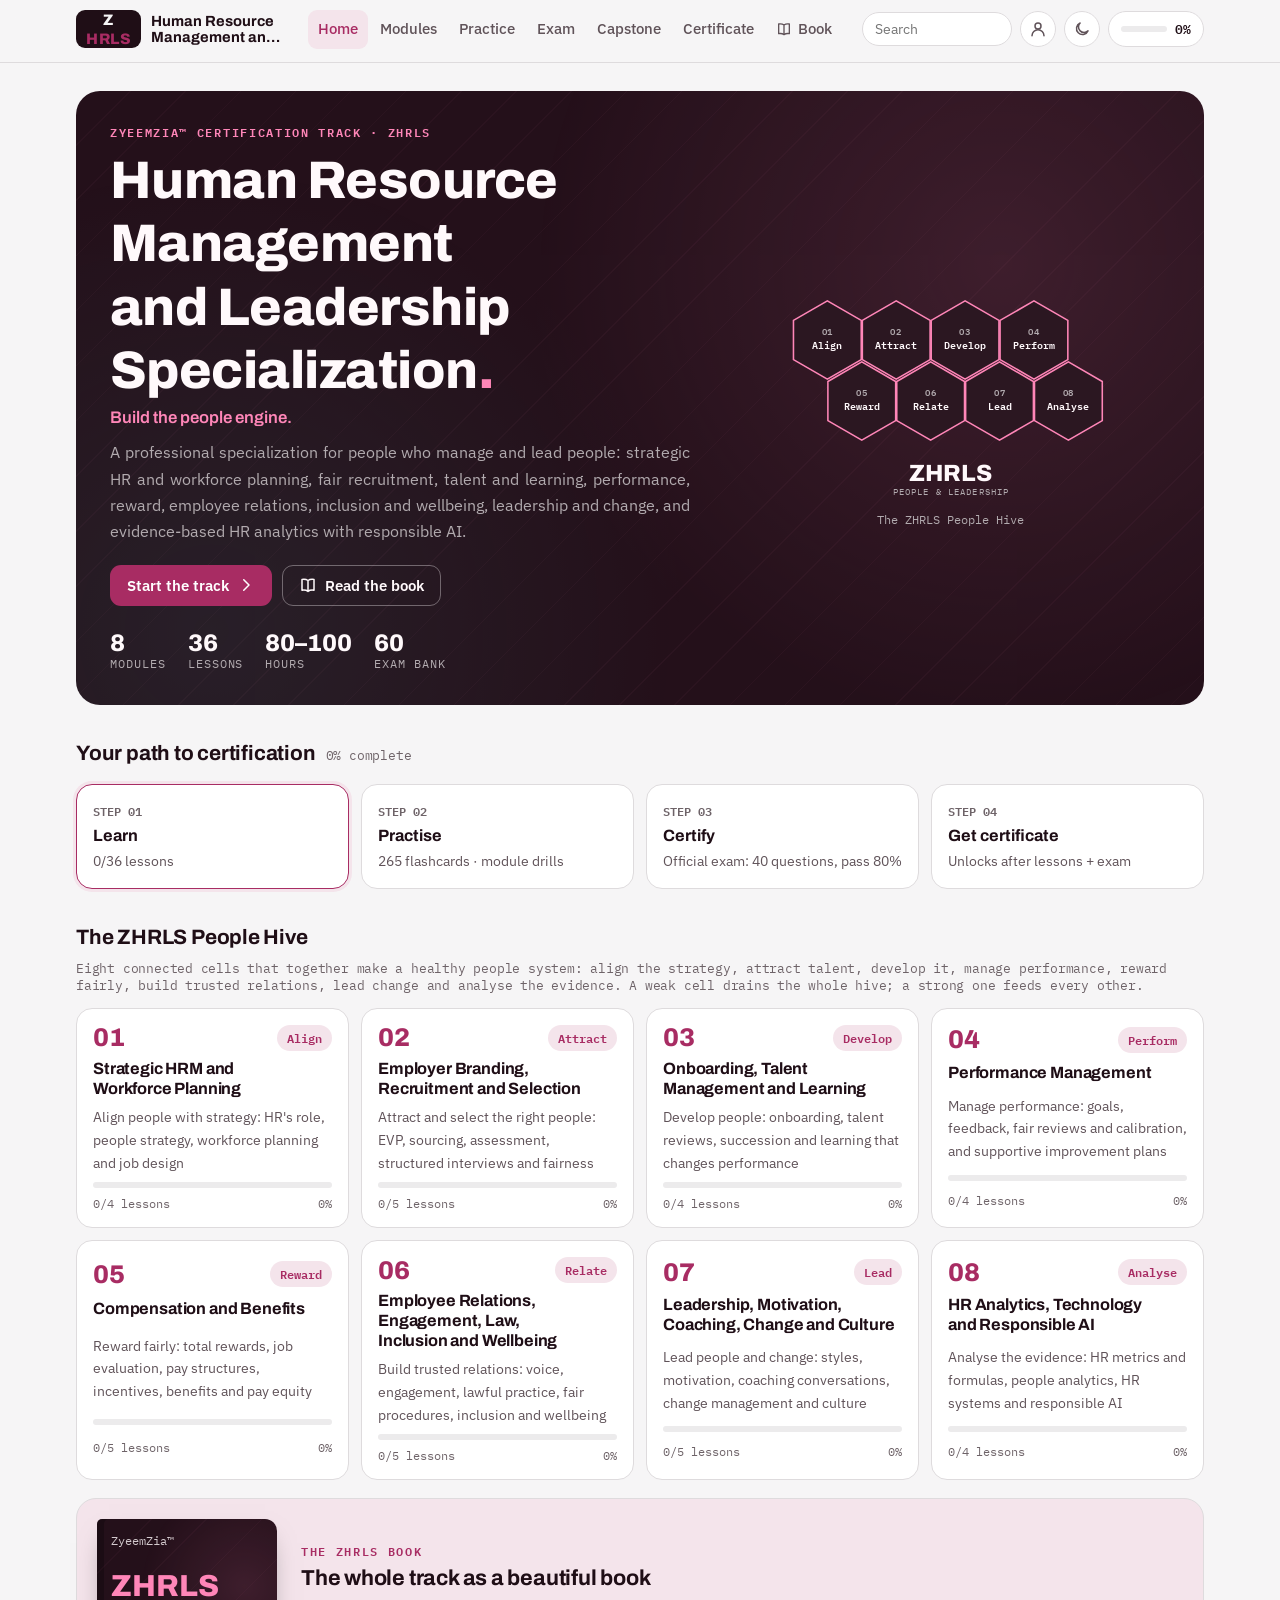
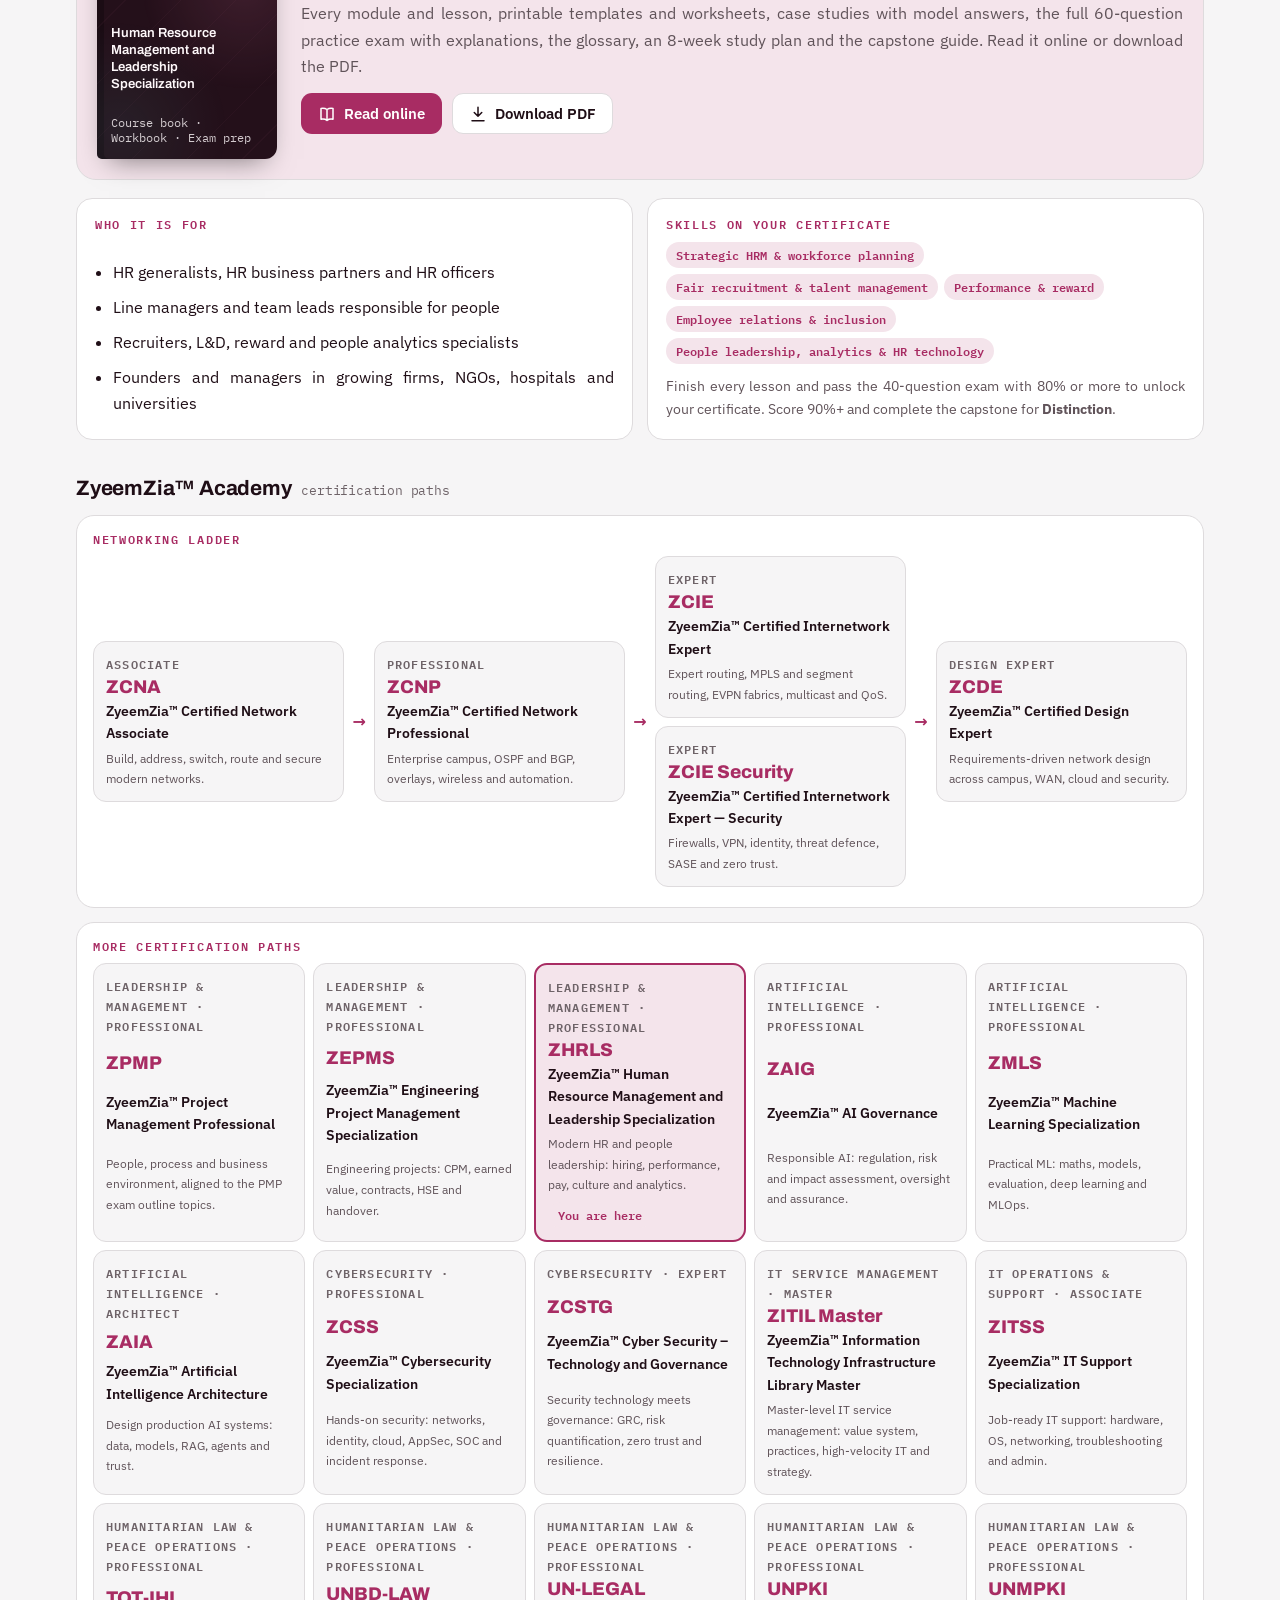
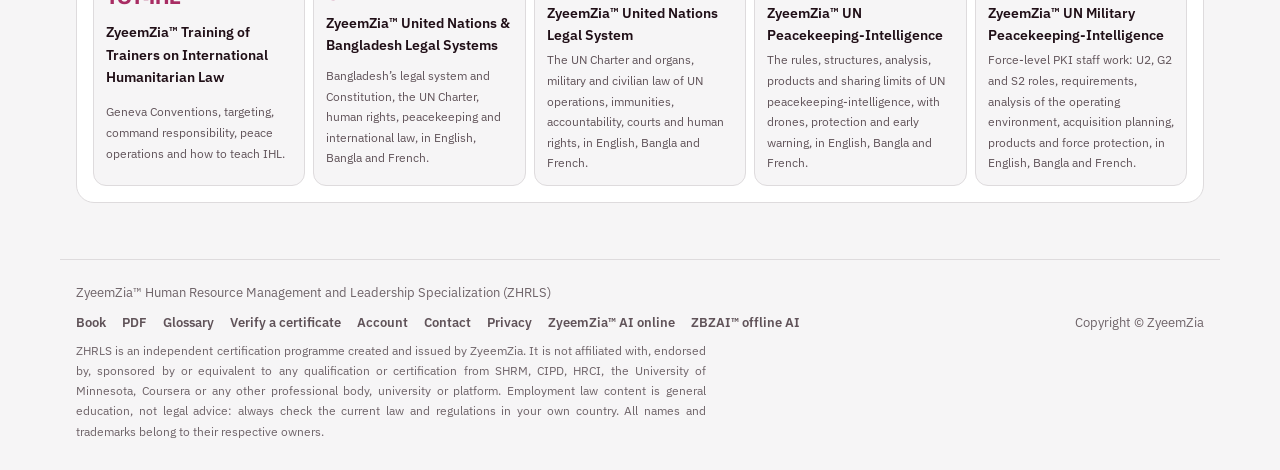
==== commit 90df71ba: "Footer: ZyeemZia AI online and ZBZAI offline AI links side by side" ====
--- a/index.html
+++ b/index.html
@@ -24,7 +24,7 @@
 <link rel="stylesheet" href="theme.css?v=5982e4b921">
 <link rel="preload" href="fonts/IBMPlexSans-400-latin-a68a20.woff2" as="font" type="font/woff2" crossorigin>
 <link rel="preload" href="fonts/Archivo-600-latin-79dc5e.woff2" as="font" type="font/woff2" crossorigin>
-<link rel="stylesheet" href="app.css?v=af9be1b363">
+<link rel="stylesheet" href="app.css?v=2059a68e38">
 </head>
 <body>
 <header class="topbar">
@@ -43,7 +43,7 @@
 </header>
 <main id="view" class="view" tabindex="-1"><div class="boot" aria-label="Loading the course"><i></i><i></i><i></i></div></main>
 <footer class="site-foot">
-  <div class="row"><span>ZyeemZia™ Human Resource Management and Leadership Specialization (ZHRLS)</span><span style="display:flex;gap:16px;flex-wrap:wrap"><a href="book.html" target="_blank" rel="noopener">Book</a><a href="ZHRLS-Book.pdf" download>PDF</a><a href="#glossary">Glossary</a><a href="#verify/">Verify a certificate</a><a href="#account">Account</a><a href="#contact">Contact</a><a href="privacy.html">Privacy</a><a href="https://zbzai.zyeemzia.com/" target="_blank" rel="noopener">ZBZAI™ offline AI</a></span><span>Copyright © ZyeemZia</span></div>
+  <div class="row"><span>ZyeemZia™ Human Resource Management and Leadership Specialization (ZHRLS)</span><span style="display:flex;gap:16px;flex-wrap:wrap"><a href="book.html" target="_blank" rel="noopener">Book</a><a href="ZHRLS-Book.pdf" download>PDF</a><a href="#glossary">Glossary</a><a href="#verify/">Verify a certificate</a><a href="#account">Account</a><a href="#contact">Contact</a><a href="privacy.html">Privacy</a><a href="https://ai.zyeemzia.com/" target="_blank" rel="noopener">ZyeemZia™ AI online</a><a href="https://zbzai.zyeemzia.com/" target="_blank" rel="noopener">ZBZAI™ offline AI</a></span><span>Copyright © ZyeemZia</span></div>
   <p class="disc" id="disc"></p>
 </footer>
 <nav class="tabbar" id="tabbar" aria-label="Main mobile"></nav>
--- a/app.css
+++ b/app.css
@@ -1,6 +1,8 @@
 /* ZyeemZia certification engine — site styles. Colours and faces come from theme.css (per track). */
 /* Form controls use the page font; browsers otherwise fall back to Arial. */
 button, input, select, textarea { font-family: inherit; }
+/* Small print never drops below 12px on screen. */
+small { font-size: max(12px, .85em); }
 * { box-sizing: border-box; }
 [hidden] { display: none !important; }
 html { -webkit-text-size-adjust: 100%; }
@@ -12,7 +14,7 @@
 p { margin: 0; }
 code { font: .9em var(--f-mono); background: var(--surface-2); padding: 1px 6px; border-radius: 5px; }
 .muted { color: var(--ink-2); }
-.eyebrow { font: 600 .75rem/1.2 var(--f-mono); letter-spacing: .14em; text-transform: uppercase; color: var(--accent); }
+.eyebrow { font: 600 max(12px, .75rem)/1.2 var(--f-mono); letter-spacing: .14em; text-transform: uppercase; color: var(--accent); }
 
 /* ---------- chrome ---------- */
 .topbar { position: sticky; top: 0; padding-top: env(safe-area-inset-top, 0px); z-index: 30; background: color-mix(in srgb, var(--bg) 88%, transparent); backdrop-filter: blur(10px) saturate(1.3); -webkit-backdrop-filter: blur(10px) saturate(1.3); border-bottom: 1px solid var(--line); }
@@ -22,7 +24,7 @@
 .brand-mark i { font-style: normal; color: var(--accent); }
 .brand-text { display: flex; flex-direction: column; line-height: 1.15; }
 .brand-text b { font: 700 .92rem var(--f-display); }
-.brand-text small { font: 500 .75rem var(--f-mono); color: var(--ink-2); letter-spacing: .04em; }
+.brand-text small { font: 500 max(12px, .75rem) var(--f-mono); color: var(--ink-2); letter-spacing: .04em; }
 .mainnav { display: flex; gap: 2px; margin-left: 8px; }
 .mainnav a { text-decoration: none; color: var(--ink-2); padding: 7px 10px; border-radius: 9px; font-weight: 500; font-size: .93rem; white-space: nowrap; display: inline-flex; gap: 6px; align-items: center; }
 .mainnav a:hover { background: var(--surface-2); color: var(--ink); }
@@ -40,7 +42,7 @@
 .site-foot { max-width: 1160px; margin: 0 auto; padding-block: 22px 28px; padding-left: max(16px, env(safe-area-inset-left, 0px)); padding-right: max(16px, env(safe-area-inset-right, 0px)); border-top: 1px solid var(--line); color: var(--ink-3); font-size: .82rem; display: grid; gap: 8px; }
 .site-foot .row { display: flex; gap: 8px 18px; flex-wrap: wrap; justify-content: space-between; }
 .site-foot a { color: var(--ink-2); text-decoration: none; font-weight: 600; }
-.site-foot .disc { font-size: .76rem; max-width: 90ch; }
+.site-foot .disc { font-size: max(12px, .76rem); max-width: 90ch; }
 
 /* ---------- common ---------- */
 .btn { display: inline-flex; align-items: center; justify-content: center; gap: 8px; border: 1px solid var(--line); background: var(--surface); color: var(--ink); padding: 10px 16px; border-radius: 11px; cursor: pointer; font-weight: 600; text-decoration: none; font-size: .95rem; line-height: 1.25; }
@@ -51,7 +53,7 @@
 .btn-ghost { background: none; border-color: transparent; color: var(--ink-2); }
 .btn-sm { padding: 6px 11px; font-size: .85rem; border-radius: 9px; }
 .btn[disabled] { opacity: .45; cursor: not-allowed; }
-.chip { display: inline-flex; align-items: center; gap: 5px; padding: 3px 10px; border-radius: 999px; font: 600 .76rem var(--f-mono); background: var(--surface-2); color: var(--ink-2); white-space: nowrap; }
+.chip { display: inline-flex; align-items: center; gap: 5px; padding: 3px 10px; border-radius: 999px; font: 600 max(12px, .76rem) var(--f-mono); background: var(--surface-2); color: var(--ink-2); white-space: nowrap; }
 .chip.ok { background: var(--good-soft); color: var(--good); }
 .chip.acc { background: var(--accent-soft); color: var(--accent); }
 .chips { display: flex; flex-wrap: wrap; gap: 6px; }
@@ -78,14 +80,14 @@
 .hero-stats { display: flex; gap: 22px; flex-wrap: wrap; margin-top: 24px; }
 .hero-stats div { display: grid; }
 .hero-stats b { font: 800 1.5rem var(--f-display); color: var(--hero-ink); font-variant-numeric: tabular-nums; }
-.hero-stats span { font: 500 .75rem var(--f-mono); color: var(--hero-ink-2); text-transform: uppercase; letter-spacing: .08em; }
+.hero-stats span { font: 500 max(12px, .75rem) var(--f-mono); color: var(--hero-ink-2); text-transform: uppercase; letter-spacing: .08em; }
 .hero-sig { display: grid; justify-items: center; gap: 8px; }
 .hero-sig .sg { width: 100%; max-width: 360px; height: auto; }
-.hero-sig figcaption { font: 500 .78rem var(--f-mono); color: var(--hero-ink-2); text-align: center; }
+.hero-sig figcaption { font: 500 max(12px, .78rem) var(--f-mono); color: var(--hero-ink-2); text-align: center; }
 
 .path { display: grid; grid-template-columns: repeat(4, minmax(0, 1fr)); gap: 12px; margin-top: 18px; }
 .path-step { padding: 16px; border-radius: 16px; background: var(--surface); border: 1px solid var(--line); display: grid; gap: 6px; position: relative; }
-.path-step .n { font: 700 .75rem var(--f-mono); color: var(--ink-3); }
+.path-step .n { font: 700 max(12px, .75rem) var(--f-mono); color: var(--ink-3); }
 .path-step b { font: 700 1.02rem var(--f-display); }
 .path-step small { color: var(--ink-2); font-size: .85rem; }
 .path-step.done { border-color: var(--good); }
@@ -99,7 +101,7 @@
 .mod-num { font: 800 1.6rem/1 var(--f-display); color: var(--accent); }
 .mod-card h3 { font-size: 1.02rem; }
 .mod-card p { font-size: .86rem; color: var(--ink-2); }
-.mod-card .meta { display: flex; justify-content: space-between; font: 500 .75rem var(--f-mono); color: var(--ink-3); }
+.mod-card .meta { display: flex; justify-content: space-between; font: 500 max(12px, .75rem) var(--f-mono); color: var(--ink-3); }
 .book-banner { display: grid; grid-template-columns: 180px minmax(0, 1fr); gap: 24px; align-items: center; padding: 20px; border-radius: 20px; background: var(--accent-soft); border: 1px solid var(--line); margin-top: 18px; }
 .bb-cover { aspect-ratio: 3/4; border-radius: 5px 12px 12px 5px; background: var(--hero-bg); color: var(--hero-ink); padding: 14px; display: flex; flex-direction: column; justify-content: space-between; text-decoration: none; box-shadow: inset 7px 0 0 rgba(0,0,0,.25), 0 12px 26px -12px rgba(0,0,0,.5); position: relative; overflow: hidden; transition: transform .2s; }
 .bb-cover:hover { transform: rotate(-2deg) translateY(-3px); }
@@ -107,7 +109,7 @@
 .bb-cover > *:not(.motif) { position: relative; }
 .bb-cover b { font: 800 1.9rem/1 var(--f-display); color: var(--hero-accent); }
 .bb-cover span { font: 600 .82rem/1.3 var(--f-display); }
-.bb-cover small { font: 500 .75rem var(--f-mono); opacity: .8; }
+.bb-cover small { font: 500 max(12px, .75rem) var(--f-mono); opacity: .8; }
 .bb-text { display: grid; gap: 8px; min-width: 0; }
 .bb-text h2 { font-size: 1.35rem; }
 .two { display: grid; grid-template-columns: minmax(0, 1fr) minmax(0, 1fr); gap: 14px; }
@@ -138,7 +140,7 @@
 .blk-title { font-size: 1.12rem; margin-bottom: 8px; }
 .b-text { font-size: 1.04rem; }
 .callout { padding: 14px 16px; border-radius: 14px; border-left: 4px solid var(--c); background: color-mix(in srgb, var(--c) 9%, var(--surface)); }
-.callout .ct { font: 700 .75rem var(--f-mono); letter-spacing: .12em; text-transform: uppercase; color: var(--c); display: block; margin-bottom: 4px; }
+.callout .ct { font: 700 max(12px, .75rem) var(--f-mono); letter-spacing: .12em; text-transform: uppercase; color: var(--c); display: block; margin-bottom: 4px; }
 .callout b.h { display: block; font-family: var(--f-display); margin-bottom: 2px; }
 .callout.insight { --c: var(--accent-2); } .callout.warning { --c: var(--bad); } .callout.example { --c: var(--good); } .callout.pro { --c: var(--accent); } .callout.definition { --c: var(--ink-2); }
 .keypoints { padding: 16px 18px; border-radius: 14px; background: var(--surface); border: 1px solid var(--line); }
@@ -148,7 +150,7 @@
 .tbl { overflow-x: auto; border: 1px solid var(--line); border-radius: 14px; background: var(--surface); }
 table { width: 100%; border-collapse: collapse; font-size: .93rem; }
 th, td { text-align: left; padding: 9px 12px; border-bottom: 1px solid var(--line); vertical-align: top; }
-th { background: var(--surface-2); font: 600 .78rem var(--f-mono); letter-spacing: .04em; color: var(--ink-2); text-transform: uppercase; }
+th { background: var(--surface-2); font: 600 max(12px, .78rem) var(--f-mono); letter-spacing: .04em; color: var(--ink-2); text-transform: uppercase; }
 tr:last-child td { border-bottom: 0; }
 .steps { margin: 0; padding: 0; list-style: none; counter-reset: st; display: grid; gap: 10px; }
 .steps li { counter-increment: st; display: grid; grid-template-columns: 38px minmax(0, 1fr); gap: 12px; padding: 12px 14px; border-radius: 14px; background: var(--surface); border: 1px solid var(--line); }
@@ -170,7 +172,7 @@
 .flow-i + .flow-i::after { content: ""; position: absolute; left: -7px; top: calc(50% - 4px); border: 5px solid transparent; border-left-color: var(--accent); }
 .flow-i b { font: 700 .92rem var(--f-display); }
 .flow-i span { font-size: .82rem; color: var(--ink-2); }
-.flow-i .k { font: 700 .75rem var(--f-mono); color: var(--accent); }
+.flow-i .k { font: 700 max(12px, .75rem) var(--f-mono); color: var(--accent); }
 .layers { display: grid; gap: 6px; }
 .layer { display: grid; grid-template-columns: 170px minmax(0, 1fr); border-radius: 12px; overflow: hidden; border: 1px solid var(--line); background: var(--surface); }
 .layer > b { background: color-mix(in srgb, var(--accent) calc(var(--d) * 1%), var(--surface)); color: var(--ink); padding: 10px 12px; font: 700 .88rem var(--f-display); display: flex; align-items: center; }
@@ -178,7 +180,7 @@
 .layer .parts span { font: 500 .8rem var(--f-mono); padding: 3px 9px; border-radius: 7px; background: var(--surface-2); border: 1px solid var(--line); }
 .formula { display: grid; grid-template-columns: repeat(auto-fill, minmax(230px, 1fr)); gap: 10px; }
 .fm { padding: 14px; border-radius: 14px; background: var(--surface); border: 1px solid var(--line); display: grid; gap: 4px; }
-.fm small { font: 600 .75rem var(--f-mono); color: var(--ink-3); text-transform: uppercase; letter-spacing: .08em; }
+.fm small { font: 600 max(12px, .75rem) var(--f-mono); color: var(--ink-3); text-transform: uppercase; letter-spacing: .08em; }
 .fm code { font-size: 1rem; background: var(--accent-soft); color: var(--ink); padding: 6px 10px; justify-self: start; max-width: 100%; overflow-wrap: anywhere; white-space: normal; }
 .fm p { font-size: .88rem; color: var(--ink-2); }
 .case { border-radius: 16px; border: 1px solid var(--line); background: var(--surface); overflow: hidden; }
@@ -220,7 +222,7 @@
 .opts { display: grid; gap: 8px; }
 .opt { text-align: left; border: 1.5px solid var(--line); background: var(--bg); border-radius: 12px; padding: 11px 14px; cursor: pointer; display: grid; grid-template-columns: 28px minmax(0, 1fr); gap: 10px; align-items: start; }
 .opt:hover:not([disabled]) { border-color: var(--accent); }
-.opt .k { width: 26px; height: 26px; border-radius: 50%; background: var(--surface-2); display: grid; place-items: center; font: 700 .78rem var(--f-mono); }
+.opt .k { width: 26px; height: 26px; border-radius: 50%; background: var(--surface-2); display: grid; place-items: center; font: 700 max(12px, .78rem) var(--f-mono); }
 .opt.ok { border-color: var(--good); background: var(--good-soft); } .opt.ok .k { background: var(--good); color: var(--on-status, #fff); }
 .opt.no { border-color: var(--bad); background: var(--bad-soft); } .opt.no .k { background: var(--bad); color: var(--on-status, #fff); }
 .opt.sel { border-color: var(--accent); background: var(--accent-soft); } .opt.sel .k { background: var(--accent); color: var(--accent-ink); }
@@ -237,7 +239,7 @@
 .exam-bar { position: sticky; top: calc(env(safe-area-inset-top, 0px) + 62px); z-index: 5; display: flex; justify-content: space-between; align-items: center; gap: 10px; flex-wrap: wrap; padding: 10px 14px; border-radius: 14px; background: var(--surface); border: 1px solid var(--line); font: 600 .9rem var(--f-mono); }
 .timer.low { color: var(--bad); }
 .qmap { display: grid; grid-template-columns: repeat(auto-fill, minmax(34px, 1fr)); gap: 5px; }
-.qmap button { height: 32px; border-radius: 8px; border: 1px solid var(--line); background: var(--bg); cursor: pointer; font: 600 .78rem var(--f-mono); }
+.qmap button { height: 32px; border-radius: 8px; border: 1px solid var(--line); background: var(--bg); cursor: pointer; font: 600 max(12px, .78rem) var(--f-mono); }
 .qmap button.ans { background: var(--accent-soft); border-color: var(--accent); }
 .qmap button.flag { box-shadow: inset 0 -3px 0 var(--warn); }
 .qmap button.cur { outline: 2px solid var(--ink); }
@@ -260,7 +262,7 @@
 .req-i .st { width: 26px; height: 26px; border-radius: 50%; display: grid; place-items: center; background: var(--surface-2); color: var(--ink-3); font-weight: 800; }
 .req-i.ok .st { background: var(--good); color: var(--on-status, #fff); }
 .cert-tools { display: flex; gap: 10px; flex-wrap: wrap; align-items: end; margin: 16px 0; }
-.cert-tools label { display: grid; gap: 4px; font: 600 .78rem var(--f-mono); color: var(--ink-2); flex: 1 1 260px; }
+.cert-tools label { display: grid; gap: 4px; font: 600 max(12px, .78rem) var(--f-mono); color: var(--ink-2); flex: 1 1 260px; }
 .cert-tools input { padding: 11px 14px; border-radius: 11px; border: 1px solid var(--line); background: var(--surface); color: var(--ink); font: 16px var(--f-body); }
 .cert-canvas { width: 100%; height: auto; border-radius: 14px; box-shadow: 0 16px 40px -18px rgba(0,0,0,.45); display: block; }
 .cred { font: 600 .9rem var(--f-mono); }
@@ -313,7 +315,7 @@
 @media (max-width: 860px) {
   .mainnav { display: none; }
   .tabbar { display: grid; grid-template-columns: repeat(5, minmax(0, 1fr)); position: fixed; left: 0; right: 0; bottom: 0; z-index: 40; background: var(--surface); border-top: 1px solid var(--line); padding-bottom: env(safe-area-inset-bottom, 0px); padding-left: env(safe-area-inset-left, 0px); padding-right: env(safe-area-inset-right, 0px); }
-  .tabbar a { display: flex; flex-direction: column; align-items: center; gap: 2px; padding: 8px 2px 7px; text-decoration: none; color: var(--ink-2); font-size: .75rem; font-weight: 600; }
+  .tabbar a { display: flex; flex-direction: column; align-items: center; gap: 2px; padding: 8px 2px 7px; text-decoration: none; color: var(--ink-2); font-size: max(12px, .75rem); font-weight: 600; }
   .tabbar a[aria-current="page"] { color: var(--accent); }
   .site-foot { padding-bottom: calc(84px + env(safe-area-inset-bottom, 0px)); }
   .toast { bottom: calc(80px + env(safe-area-inset-bottom, 0px)); }
@@ -344,7 +346,7 @@
 
 /* ---------- CLI labs ---------- */
 .cli-win { border-radius: 14px; overflow: hidden; border: 1px solid #1f2633; background: #0d1117; box-shadow: 0 10px 24px -16px rgba(0,0,0,.6); }
-.cli-bar { display: flex; align-items: center; gap: 7px; padding: 8px 12px; background: #161b22; color: #9da7b3; font: 600 .78rem var(--f-mono); }
+.cli-bar { display: flex; align-items: center; gap: 7px; padding: 8px 12px; background: #161b22; color: #9da7b3; font: 600 max(12px, .78rem) var(--f-mono); }
 .cli-bar i { width: 11px; height: 11px; border-radius: 50%; background: #ff5f56; } .cli-bar i:nth-child(2) { background: #ffbd2e; } .cli-bar i:nth-child(3) { background: #27c93f; }
 .cli-bar span { margin-left: 8px; flex: 1; min-width: 0; overflow: hidden; text-overflow: ellipsis; white-space: nowrap; }
 .cli-bar .cli-copy { background: #21262d; color: #c9d1d9; border-color: #30363d; }
@@ -353,11 +355,11 @@
 .cli-note { font-size: .88rem; color: var(--ink-2); margin-top: 6px; }
 /* ---------- subnet calculator ---------- */
 .tool-subnet { padding: 18px; border-radius: 16px; border: 2px solid var(--accent-2); background: var(--surface); display: grid; gap: 12px; }
-.sn-in { display: grid; gap: 4px; font: 600 .78rem var(--f-mono); color: var(--ink-2); max-width: 340px; }
+.sn-in { display: grid; gap: 4px; font: 600 max(12px, .78rem) var(--f-mono); color: var(--ink-2); max-width: 340px; }
 .sn-in input { padding: 11px 14px; border-radius: 11px; border: 1px solid var(--line); background: var(--bg); color: var(--ink); font: 600 1.05rem var(--f-mono); }
 .sn-grid { display: grid; grid-template-columns: repeat(auto-fill, minmax(170px, 1fr)); gap: 8px; }
 .sn-grid div { padding: 10px 12px; border-radius: 10px; background: var(--surface-2); display: grid; gap: 2px; min-width: 0; }
-.sn-grid small { font: 600 .75rem var(--f-mono); color: var(--ink-3); text-transform: uppercase; letter-spacing: .06em; }
+.sn-grid small { font: 600 max(12px, .75rem) var(--f-mono); color: var(--ink-3); text-transform: uppercase; letter-spacing: .06em; }
 .sn-grid b { font: 600 .95rem var(--f-mono); overflow-wrap: anywhere; }
 /* ---------- academy ladder ---------- */
 .academy { display: grid; grid-template-columns: minmax(0, 2.4fr) minmax(0, 1fr); gap: 14px; }
@@ -374,9 +376,9 @@
 .ac-card.soon b { color: var(--ink-2); }
 .ac-card.soon .chip { justify-self: start; }
 .ac-card b { font: 800 1.15rem var(--f-display); color: var(--accent); }
-.ac-lv { font: 600 .75rem var(--f-mono); text-transform: uppercase; letter-spacing: .1em; color: var(--ink-3); }
+.ac-lv { font: 600 max(12px, .75rem) var(--f-mono); text-transform: uppercase; letter-spacing: .1em; color: var(--ink-3); }
 .ac-n { font-size: .85rem; font-weight: 600; }
-.ac-card small { font-size: .78rem; color: var(--ink-2); }
+.ac-card small { font-size: max(12px, .78rem); color: var(--ink-2); }
 .ac-card .chip { justify-self: start; margin-top: 4px; }
 @media (max-width: 860px) { .academy { grid-template-columns: 1fr; } }
 /* ---------- new signature diagrams ---------- */
@@ -431,7 +433,7 @@
 .cert-name { flex: 1 1 100%; margin: 0; }
 .vf-big { font-size: clamp(2.2rem, 7vw, 3.4rem); }
 dl.vf { display: grid; grid-template-columns: max-content minmax(0, 1fr); gap: 10px 20px; margin: 0; }
-dl.vf dt { font: 600 .78rem var(--f-mono); color: var(--ink-3); text-transform: uppercase; letter-spacing: .04em; padding-top: 3px; }
+dl.vf dt { font: 600 max(12px, .78rem) var(--f-mono); color: var(--ink-3); text-transform: uppercase; letter-spacing: .04em; padding-top: 3px; }
 dl.vf dd { margin: 0; font-weight: 600; overflow-wrap: anywhere; }
 @media (max-width: 560px) { dl.vf { grid-template-columns: minmax(0, 1fr); gap: 2px; } dl.vf dd { margin-bottom: 10px; } }
 
@@ -525,7 +527,7 @@
 .tl::before { content: ""; position: absolute; left: 6px; right: 6px; top: 7px; height: 3px; border-radius: 3px; background: linear-gradient(90deg, var(--accent), var(--accent-2)); }
 .tl li { position: relative; min-width: 0; }
 .tl li::before { content: ""; position: absolute; top: -21px; left: 0; width: 11px; height: 11px; border-radius: 50%; background: var(--surface); border: 3px solid var(--accent); }
-.tl-when { display: block; font: 700 .75rem var(--f-mono); letter-spacing: .06em; color: var(--accent); text-transform: uppercase; }
+.tl-when { display: block; font: 700 max(12px, .75rem) var(--f-mono); letter-spacing: .06em; color: var(--accent); text-transform: uppercase; }
 .tl b { display: block; font-family: var(--f-display); font-size: .95rem; line-height: 1.3; margin: 2px 0 3px; }
 .tl p { margin: 0; font-size: .86rem; color: var(--ink-2); line-height: 1.45; }
 .tl.tl-v { grid-template-columns: minmax(0, 1fr); padding: 0 0 0 26px; gap: 12px; }
@@ -534,13 +536,13 @@
 /* matrix */
 .mx { display: grid; grid-template-columns: 26px minmax(0, 1fr); gap: 6px 8px; }
 .mx-y { display: flex; align-items: center; justify-content: center; }
-.mx-y span { writing-mode: vertical-rl; transform: rotate(180deg); font: 700 .75rem var(--f-mono); letter-spacing: .1em; text-transform: uppercase; color: var(--ink-3); white-space: nowrap; }
+.mx-y span { writing-mode: vertical-rl; transform: rotate(180deg); font: 700 max(12px, .75rem) var(--f-mono); letter-spacing: .1em; text-transform: uppercase; color: var(--ink-3); white-space: nowrap; }
 .mx-grid { display: grid; grid-template-columns: minmax(0, 1fr) minmax(0, 1fr); gap: 8px; }
 .mx-q { border: 1px solid var(--line); border-radius: 12px; padding: 12px 14px; background: var(--surface-2); min-width: 0; }
 .mx-q.q1 { background: var(--accent-soft); border-color: var(--accent); }
 .mx-q b { display: block; font-family: var(--f-display); font-size: .95rem; margin-bottom: 4px; }
 .mx-q ul { margin: 0; padding-left: 1.1em; font-size: .86rem; color: var(--ink-2); line-height: 1.45; }
-.mx-x { grid-column: 2; text-align: center; font: 700 .75rem var(--f-mono); letter-spacing: .1em; text-transform: uppercase; color: var(--ink-3); }
+.mx-x { grid-column: 2; text-align: center; font: 700 max(12px, .75rem) var(--f-mono); letter-spacing: .1em; text-transform: uppercase; color: var(--ink-3); }
 /* tree */
 .tree, .tree ul { list-style: none; margin: 0; padding: 0; display: flex; justify-content: center; }
 /* as wide as the space allows, never narrower than its words; wider trees scroll from the left edge */
@@ -557,7 +559,7 @@
 .tree > li { padding-top: 0; } .tree > li::before, .tree > li::after { display: none; }
 .tr-n { border: 1px solid var(--line); background: var(--surface-2); border-radius: 10px; padding: 8px 10px; text-align: center; max-width: 230px; }
 .tr-n b { display: block; font-family: var(--f-display); font-size: .88rem; line-height: 1.25; }
-.tr-n span { display: block; font-size: .76rem; color: var(--ink-2); line-height: 1.35; margin-top: 2px; }
+.tr-n span { display: block; font-size: max(12px, .76rem); color: var(--ink-2); line-height: 1.35; margin-top: 2px; }
 .tr-n.d0 { background: var(--accent); border-color: transparent; } .tr-n.d0 b, .tr-n.d0 span { color: var(--accent-ink); }
 .tr-n.d1 { background: var(--accent-soft); border-color: var(--accent); }
 @media (max-width: 700px) {
@@ -579,4 +581,4 @@
   .tree > li::before, .tree > li::after { display: none !important; }
   .tr-n { display: inline-block; text-align: left; max-width: 100%; }
 }
-.fig:has(.fig-scroll.more)::after { content: "↔  Swipe sideways to see the whole diagram"; display: block; margin-top: 8px; font: 600 .75rem var(--f-mono); letter-spacing: .04em; color: var(--ink-3); }
+.fig:has(.fig-scroll.more)::after { content: "↔  Swipe sideways to see the whole diagram"; display: block; margin-top: 8px; font: 600 max(12px, .75rem) var(--f-mono); letter-spacing: .04em; color: var(--ink-3); }
